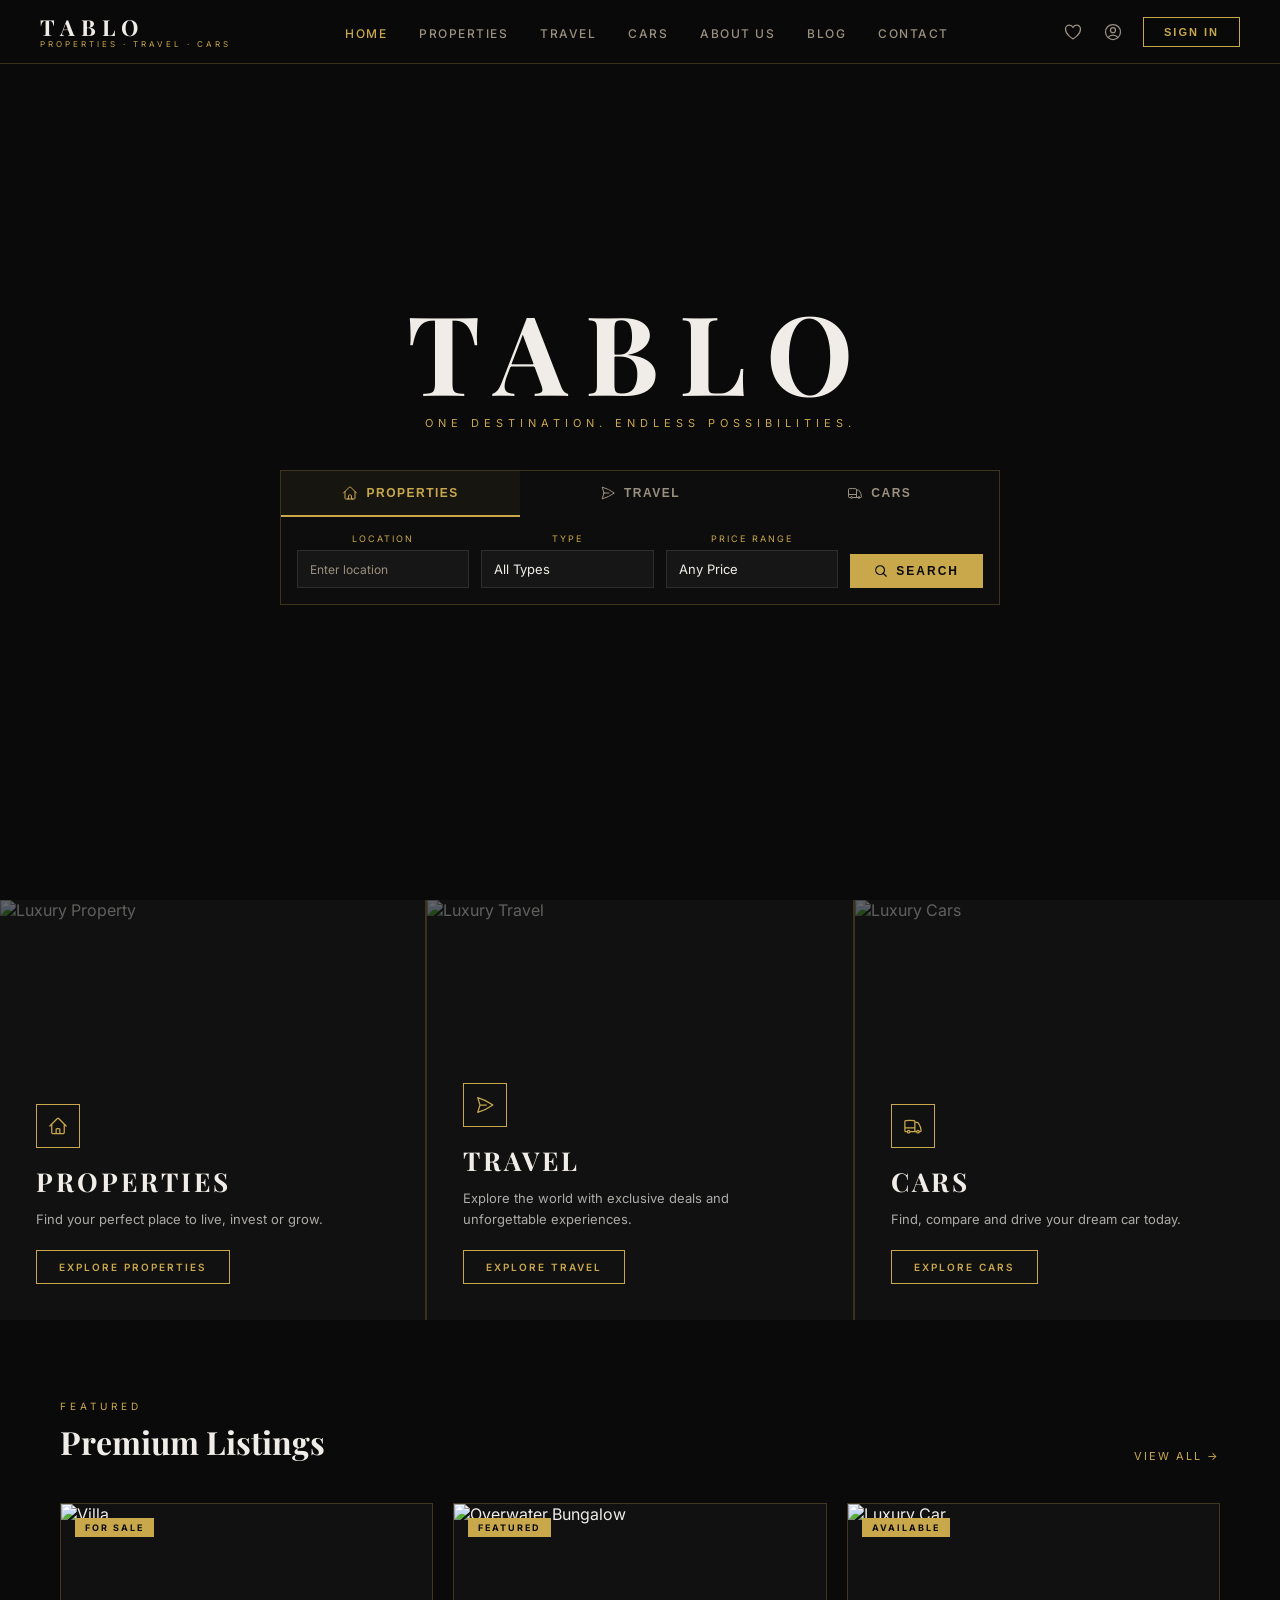
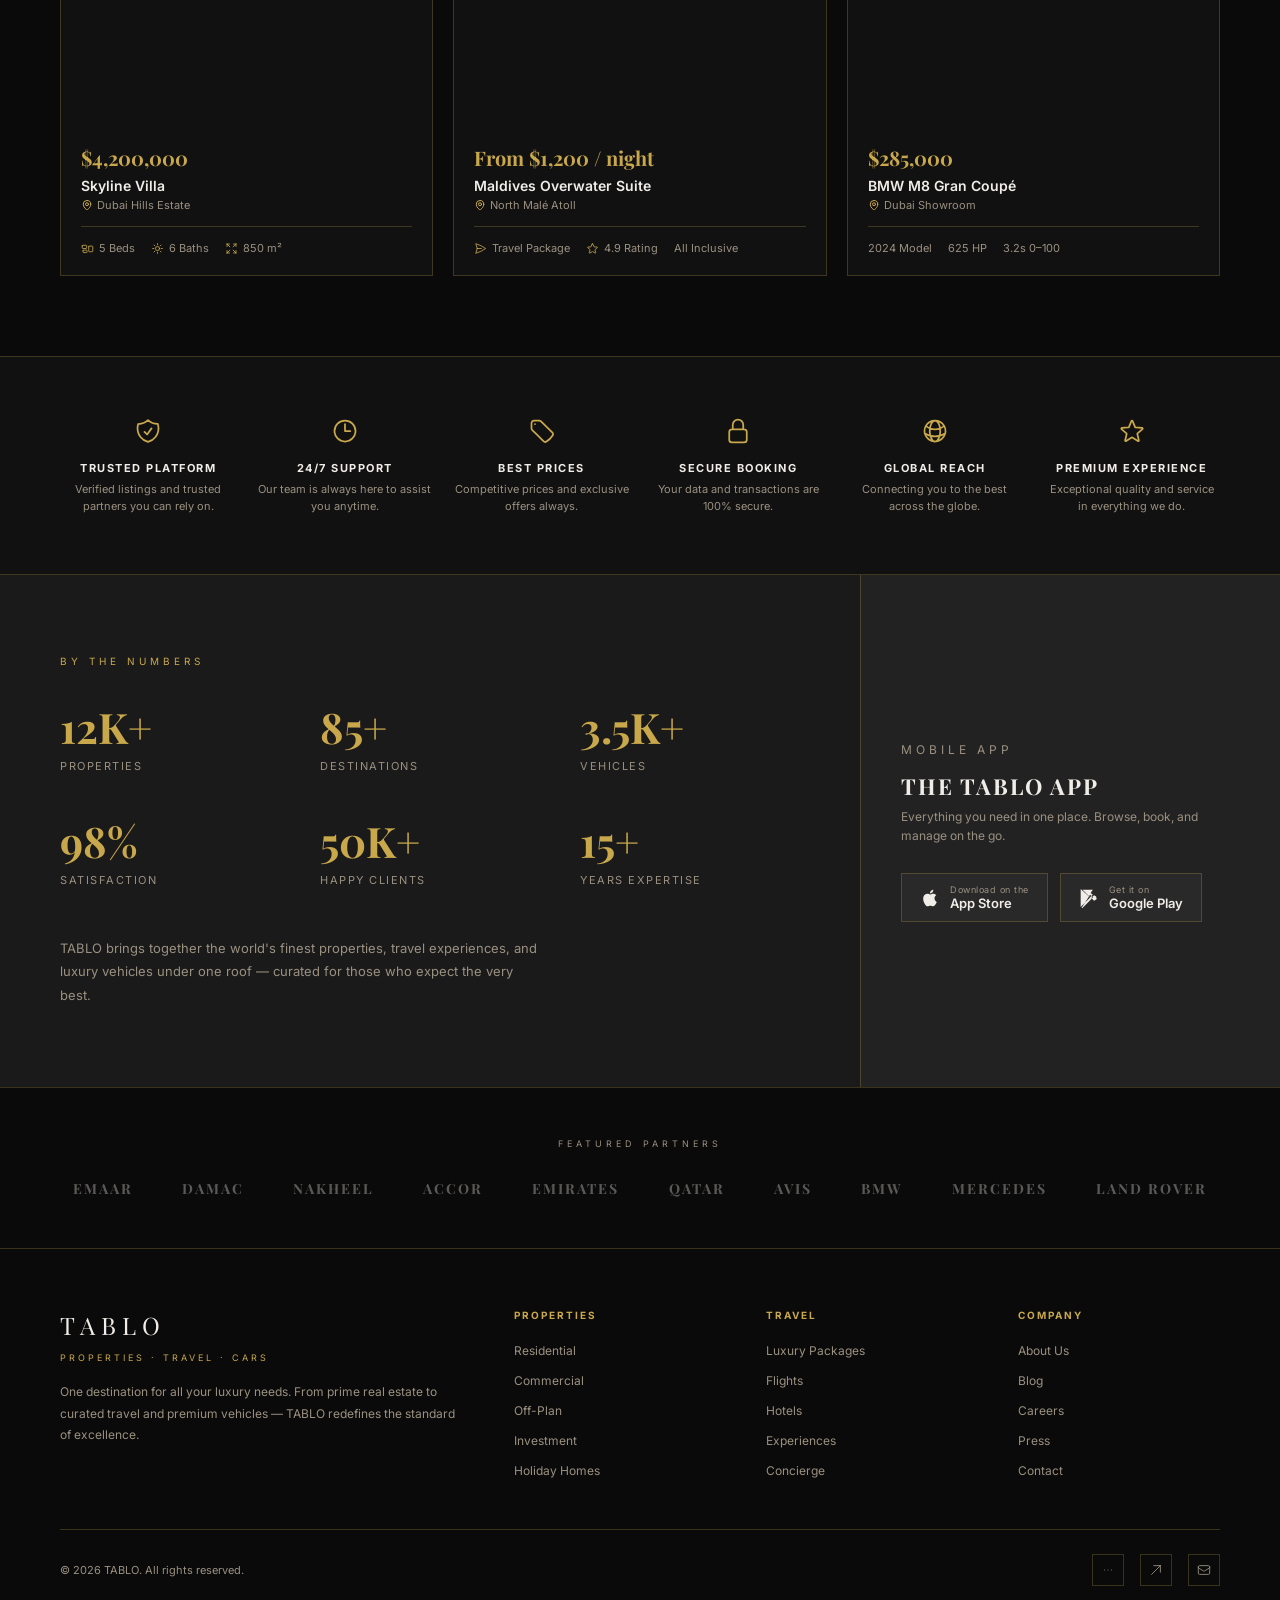
==== index.html @ 086b634a "Add TABLO luxury platform website Full single-page HTML/CSS/JS website matching the TABLO design: - " ====
<!DOCTYPE html>
<html lang="en">
<head>
  <meta charset="UTF-8" />
  <meta name="viewport" content="width=device-width, initial-scale=1.0" />
  <title>TABLO – Properties · Travel · Cars</title>
  <link rel="preconnect" href="https://fonts.googleapis.com" />
  <link rel="preconnect" href="https://fonts.gstatic.com" crossorigin />
  <link href="https://fonts.googleapis.com/css2?family=Playfair+Display:wght@400;700&family=Inter:wght@300;400;500;600&display=swap" rel="stylesheet" />
  <style>
    *, *::before, *::after { box-sizing: border-box; margin: 0; padding: 0; }

    :root {
      --gold: #c9a84c;
      --gold-light: #e2c97e;
      --dark: #0a0a0a;
      --dark-2: #111111;
      --dark-3: #1a1a1a;
      --dark-4: #222222;
      --text: #f0ede8;
      --text-muted: #9a9080;
      --border: rgba(201,168,76,0.25);
    }

    html { scroll-behavior: smooth; }

    body {
      font-family: 'Inter', sans-serif;
      background: var(--dark);
      color: var(--text);
      overflow-x: hidden;
    }

    /* ─── NAV ─── */
    nav {
      position: fixed;
      top: 0; left: 0; right: 0;
      z-index: 100;
      display: flex;
      align-items: center;
      justify-content: space-between;
      padding: 0 40px;
      height: 64px;
      background: rgba(10,10,10,0.92);
      backdrop-filter: blur(12px);
      border-bottom: 1px solid var(--border);
    }

    .nav-logo {
      display: flex;
      flex-direction: column;
      line-height: 1;
    }

    .nav-logo .brand {
      font-family: 'Playfair Display', serif;
      font-size: 22px;
      font-weight: 700;
      letter-spacing: 6px;
      color: var(--text);
    }

    .nav-logo .tagline {
      font-size: 8px;
      letter-spacing: 3px;
      color: var(--gold);
      text-transform: uppercase;
      margin-top: 2px;
    }

    .nav-links {
      display: flex;
      gap: 32px;
      list-style: none;
    }

    .nav-links a {
      text-decoration: none;
      font-size: 12px;
      font-weight: 500;
      letter-spacing: 1.5px;
      text-transform: uppercase;
      color: var(--text-muted);
      transition: color 0.2s;
    }

    .nav-links a:hover,
    .nav-links a.active { color: var(--gold); }

    .nav-actions {
      display: flex;
      align-items: center;
      gap: 20px;
    }

    .nav-actions svg {
      width: 20px; height: 20px;
      stroke: var(--text-muted);
      fill: none;
      cursor: pointer;
      transition: stroke 0.2s;
    }

    .nav-actions svg:hover { stroke: var(--gold); }

    .btn-signin {
      padding: 8px 20px;
      border: 1px solid var(--gold);
      background: transparent;
      color: var(--gold);
      font-size: 11px;
      font-weight: 600;
      letter-spacing: 2px;
      text-transform: uppercase;
      cursor: pointer;
      transition: background 0.2s, color 0.2s;
    }

    .btn-signin:hover {
      background: var(--gold);
      color: var(--dark);
    }

    /* ─── HERO ─── */
    .hero {
      position: relative;
      height: 100vh;
      min-height: 700px;
      display: flex;
      flex-direction: column;
      align-items: center;
      justify-content: center;
      overflow: hidden;
    }

    .hero-bg {
      position: absolute;
      inset: 0;
      display: grid;
      grid-template-columns: 1fr 1fr 1fr;
    }

    .hero-bg-panel {
      background-size: cover;
      background-position: center;
      filter: brightness(0.35);
    }

    .hero-bg-panel:nth-child(1) {
      background-image: url('https://images.unsplash.com/photo-1613977257363-707ba9348227?w=800&q=80');
    }

    .hero-bg-panel:nth-child(2) {
      background-image: url('https://images.unsplash.com/photo-1506905925346-21bda4d32df4?w=800&q=80');
      filter: brightness(0.25);
    }

    .hero-bg-panel:nth-child(3) {
      background-image: url('https://images.unsplash.com/photo-1503376780353-7e6692767b70?w=800&q=80');
    }

    .hero-overlay {
      position: absolute;
      inset: 0;
      background: linear-gradient(to bottom, rgba(10,10,10,0.3) 0%, rgba(10,10,10,0.6) 60%, rgba(10,10,10,0.95) 100%);
    }

    .hero-content {
      position: relative;
      z-index: 2;
      text-align: center;
      width: 100%;
      padding: 0 20px;
    }

    .hero-title {
      font-family: 'Playfair Display', serif;
      font-size: clamp(56px, 10vw, 110px);
      font-weight: 700;
      letter-spacing: 20px;
      color: var(--text);
      line-height: 1;
      margin-bottom: 10px;
    }

    .hero-sub {
      font-size: 11px;
      letter-spacing: 5px;
      color: var(--gold);
      text-transform: uppercase;
      margin-bottom: 40px;
    }

    /* ─── SEARCH BOX ─── */
    .search-box {
      background: rgba(15,15,15,0.92);
      border: 1px solid var(--border);
      backdrop-filter: blur(20px);
      max-width: 720px;
      margin: 0 auto;
      overflow: hidden;
    }

    .search-tabs {
      display: grid;
      grid-template-columns: 1fr 1fr 1fr;
    }

    .search-tab {
      display: flex;
      align-items: center;
      justify-content: center;
      gap: 8px;
      padding: 14px;
      font-size: 12px;
      font-weight: 600;
      letter-spacing: 1.5px;
      text-transform: uppercase;
      color: var(--text-muted);
      cursor: pointer;
      border: none;
      background: transparent;
      border-bottom: 2px solid transparent;
      transition: all 0.2s;
    }

    .search-tab svg {
      width: 16px; height: 16px;
      stroke: currentColor;
      fill: none;
    }

    .search-tab.active {
      color: var(--gold);
      border-bottom-color: var(--gold);
      background: rgba(201,168,76,0.05);
    }

    .search-tab:hover:not(.active) { color: var(--text); }

    .search-fields {
      display: grid;
      grid-template-columns: 1fr 1fr 1fr auto;
      gap: 0;
      padding: 16px;
      gap: 12px;
      align-items: end;
    }

    .search-field label {
      display: block;
      font-size: 9px;
      letter-spacing: 2px;
      text-transform: uppercase;
      color: var(--gold);
      margin-bottom: 6px;
    }

    .search-field input,
    .search-field select {
      width: 100%;
      background: rgba(255,255,255,0.04);
      border: 1px solid rgba(255,255,255,0.1);
      color: var(--text);
      padding: 10px 12px;
      font-size: 13px;
      font-family: 'Inter', sans-serif;
      outline: none;
      transition: border-color 0.2s;
      -webkit-appearance: none;
    }

    .search-field input::placeholder { color: var(--text-muted); font-size: 12px; }
    .search-field input:focus,
    .search-field select:focus { border-color: var(--gold); }

    .search-field select option { background: var(--dark-2); }

    .btn-search {
      background: var(--gold);
      border: none;
      color: var(--dark);
      padding: 10px 24px;
      font-size: 12px;
      font-weight: 700;
      letter-spacing: 2px;
      text-transform: uppercase;
      cursor: pointer;
      display: flex;
      align-items: center;
      gap: 8px;
      white-space: nowrap;
      transition: background 0.2s;
      align-self: end;
    }

    .btn-search:hover { background: var(--gold-light); }

    .btn-search svg {
      width: 14px; height: 14px;
      stroke: var(--dark);
      fill: none;
    }

    /* ─── SECTION ─── */
    section { padding: 80px 60px; }

    .section-title {
      font-size: 10px;
      letter-spacing: 4px;
      text-transform: uppercase;
      color: var(--gold);
      margin-bottom: 40px;
      text-align: center;
    }

    /* ─── FEATURE CARDS ─── */
    .features {
      display: grid;
      grid-template-columns: repeat(3, 1fr);
      gap: 2px;
      background: var(--border);
    }

    .feature-card {
      position: relative;
      height: 420px;
      overflow: hidden;
      background: var(--dark-2);
    }

    .feature-card img {
      width: 100%;
      height: 100%;
      object-fit: cover;
      filter: brightness(0.4);
      transition: filter 0.4s, transform 0.6s;
    }

    .feature-card:hover img {
      filter: brightness(0.25);
      transform: scale(1.05);
    }

    .feature-card-content {
      position: absolute;
      inset: 0;
      padding: 36px;
      display: flex;
      flex-direction: column;
      justify-content: flex-end;
    }

    .feature-icon {
      width: 44px; height: 44px;
      border: 1px solid var(--gold);
      display: flex;
      align-items: center;
      justify-content: center;
      margin-bottom: 16px;
    }

    .feature-icon svg {
      width: 20px; height: 20px;
      stroke: var(--gold);
      fill: none;
    }

    .feature-card h3 {
      font-family: 'Playfair Display', serif;
      font-size: 26px;
      font-weight: 700;
      letter-spacing: 3px;
      color: var(--text);
      margin-bottom: 10px;
    }

    .feature-card p {
      font-size: 13px;
      line-height: 1.6;
      color: rgba(240,237,232,0.7);
      margin-bottom: 20px;
    }

    .btn-explore {
      display: inline-block;
      padding: 10px 22px;
      border: 1px solid var(--gold);
      color: var(--gold);
      font-size: 10px;
      font-weight: 600;
      letter-spacing: 2px;
      text-transform: uppercase;
      text-decoration: none;
      cursor: pointer;
      background: transparent;
      transition: background 0.2s, color 0.2s;
      width: fit-content;
    }

    .btn-explore:hover {
      background: var(--gold);
      color: var(--dark);
    }

    /* ─── TRUST SECTION ─── */
    .trust-section {
      background: var(--dark-2);
      border-top: 1px solid var(--border);
      border-bottom: 1px solid var(--border);
      padding: 60px;
    }

    .trust-grid {
      display: grid;
      grid-template-columns: repeat(6, 1fr);
      gap: 20px;
    }

    .trust-item {
      text-align: center;
    }

    .trust-item svg {
      width: 28px; height: 28px;
      stroke: var(--gold);
      fill: none;
      margin-bottom: 12px;
    }

    .trust-item h4 {
      font-size: 11px;
      font-weight: 700;
      letter-spacing: 1.5px;
      text-transform: uppercase;
      color: var(--text);
      margin-bottom: 6px;
    }

    .trust-item p {
      font-size: 11px;
      line-height: 1.5;
      color: var(--text-muted);
    }

    /* ─── APP SECTION ─── */
    .app-section {
      display: grid;
      grid-template-columns: 1fr 420px;
      gap: 0;
      background: var(--dark-3);
    }

    .app-stats {
      padding: 80px 60px;
    }

    .stats-grid {
      display: grid;
      grid-template-columns: 1fr 1fr 1fr;
      gap: 40px;
      margin-bottom: 50px;
    }

    .stat-item h3 {
      font-family: 'Playfair Display', serif;
      font-size: 42px;
      color: var(--gold);
      font-weight: 700;
    }

    .stat-item p {
      font-size: 11px;
      letter-spacing: 1.5px;
      text-transform: uppercase;
      color: var(--text-muted);
      margin-top: 4px;
    }

    .app-promo {
      background: var(--dark-4);
      padding: 60px 40px;
      display: flex;
      flex-direction: column;
      justify-content: center;
      border-left: 1px solid var(--border);
    }

    .app-promo h3 {
      font-family: 'Playfair Display', serif;
      font-size: 22px;
      font-weight: 700;
      color: var(--text);
      margin-bottom: 6px;
      letter-spacing: 2px;
    }

    .app-promo p {
      font-size: 12px;
      color: var(--text-muted);
      margin-bottom: 28px;
      line-height: 1.6;
    }

    .app-buttons {
      display: flex;
      gap: 12px;
    }

    .btn-store {
      display: flex;
      align-items: center;
      gap: 10px;
      padding: 10px 18px;
      border: 1px solid var(--border);
      background: rgba(255,255,255,0.03);
      cursor: pointer;
      transition: border-color 0.2s;
      text-decoration: none;
    }

    .btn-store:hover { border-color: var(--gold); }

    .btn-store svg {
      width: 20px; height: 20px;
      fill: var(--text);
    }

    .btn-store-text {
      display: flex;
      flex-direction: column;
    }

    .btn-store-text span:first-child {
      font-size: 9px;
      color: var(--text-muted);
      letter-spacing: 0.5px;
    }

    .btn-store-text span:last-child {
      font-size: 13px;
      font-weight: 600;
      color: var(--text);
    }

    /* ─── PARTNERS ─── */
    .partners {
      padding: 50px 60px;
      border-top: 1px solid var(--border);
    }

    .partners-label {
      font-size: 9px;
      letter-spacing: 4px;
      text-transform: uppercase;
      color: var(--text-muted);
      text-align: center;
      margin-bottom: 30px;
    }

    .partners-grid {
      display: flex;
      align-items: center;
      justify-content: space-around;
      flex-wrap: wrap;
      gap: 24px;
    }

    .partner-logo {
      font-size: 14px;
      font-weight: 700;
      letter-spacing: 2px;
      text-transform: uppercase;
      color: rgba(240,237,232,0.35);
      transition: color 0.2s;
      font-family: 'Playfair Display', serif;
    }

    .partner-logo:hover { color: var(--gold); }

    /* ─── FOOTER ─── */
    footer {
      background: var(--dark);
      border-top: 1px solid var(--border);
      padding: 60px 60px 30px;
    }

    .footer-grid {
      display: grid;
      grid-template-columns: 2fr 1fr 1fr 1fr;
      gap: 50px;
      margin-bottom: 50px;
    }

    .footer-brand .brand {
      font-family: 'Playfair Display', serif;
      font-size: 24px;
      letter-spacing: 6px;
      color: var(--text);
      display: block;
      margin-bottom: 4px;
    }

    .footer-brand .tagline {
      font-size: 9px;
      letter-spacing: 3px;
      color: var(--gold);
      text-transform: uppercase;
    }

    .footer-brand p {
      margin-top: 16px;
      font-size: 12px;
      line-height: 1.8;
      color: var(--text-muted);
    }

    .footer-col h4 {
      font-size: 10px;
      letter-spacing: 2px;
      text-transform: uppercase;
      color: var(--gold);
      margin-bottom: 18px;
    }

    .footer-col ul {
      list-style: none;
      display: flex;
      flex-direction: column;
      gap: 10px;
    }

    .footer-col ul a {
      font-size: 12px;
      color: var(--text-muted);
      text-decoration: none;
      transition: color 0.2s;
    }

    .footer-col ul a:hover { color: var(--gold); }

    .footer-bottom {
      border-top: 1px solid var(--border);
      padding-top: 24px;
      display: flex;
      justify-content: space-between;
      align-items: center;
    }

    .footer-bottom p {
      font-size: 11px;
      color: var(--text-muted);
    }

    .social-links {
      display: flex;
      gap: 16px;
    }

    .social-links a {
      width: 32px; height: 32px;
      border: 1px solid var(--border);
      display: flex;
      align-items: center;
      justify-content: center;
      transition: border-color 0.2s;
      text-decoration: none;
    }

    .social-links a:hover { border-color: var(--gold); }

    .social-links svg {
      width: 14px; height: 14px;
      stroke: var(--text-muted);
      fill: none;
    }

    /* ─── LISTINGS PREVIEW ─── */
    .listings {
      padding: 80px 60px;
      background: var(--dark);
    }

    .listings-header {
      display: flex;
      justify-content: space-between;
      align-items: flex-end;
      margin-bottom: 40px;
    }

    .listings-header h2 {
      font-family: 'Playfair Display', serif;
      font-size: 32px;
      font-weight: 700;
      color: var(--text);
    }

    .listings-header a {
      font-size: 11px;
      letter-spacing: 2px;
      text-transform: uppercase;
      color: var(--gold);
      text-decoration: none;
    }

    .listings-grid {
      display: grid;
      grid-template-columns: repeat(3, 1fr);
      gap: 20px;
    }

    .listing-card {
      background: var(--dark-2);
      border: 1px solid var(--border);
      overflow: hidden;
      transition: border-color 0.2s, transform 0.2s;
    }

    .listing-card:hover {
      border-color: var(--gold);
      transform: translateY(-4px);
    }

    .listing-img {
      position: relative;
      height: 220px;
      overflow: hidden;
    }

    .listing-img img {
      width: 100%;
      height: 100%;
      object-fit: cover;
      transition: transform 0.4s;
    }

    .listing-card:hover .listing-img img { transform: scale(1.05); }

    .listing-badge {
      position: absolute;
      top: 14px;
      left: 14px;
      background: var(--gold);
      color: var(--dark);
      font-size: 9px;
      font-weight: 700;
      letter-spacing: 2px;
      text-transform: uppercase;
      padding: 4px 10px;
    }

    .listing-info {
      padding: 20px;
    }

    .listing-price {
      font-family: 'Playfair Display', serif;
      font-size: 20px;
      color: var(--gold);
      font-weight: 700;
      margin-bottom: 6px;
    }

    .listing-name {
      font-size: 14px;
      font-weight: 600;
      color: var(--text);
      margin-bottom: 4px;
    }

    .listing-loc {
      font-size: 11px;
      color: var(--text-muted);
      margin-bottom: 14px;
      display: flex;
      align-items: center;
      gap: 4px;
    }

    .listing-loc svg {
      width: 12px; height: 12px;
      stroke: var(--gold);
      fill: none;
    }

    .listing-meta {
      display: flex;
      gap: 16px;
      padding-top: 14px;
      border-top: 1px solid var(--border);
    }

    .listing-meta span {
      font-size: 11px;
      color: var(--text-muted);
      display: flex;
      align-items: center;
      gap: 5px;
    }

    .listing-meta svg {
      width: 13px; height: 13px;
      stroke: var(--gold);
      fill: none;
    }

    /* ─── RESPONSIVE ─── */
    @media (max-width: 900px) {
      nav { padding: 0 20px; }
      .nav-links { display: none; }
      section { padding: 60px 24px; }
      .features { grid-template-columns: 1fr; }
      .trust-grid { grid-template-columns: repeat(2, 1fr); }
      .app-section { grid-template-columns: 1fr; }
      .app-promo { border-left: none; border-top: 1px solid var(--border); }
      .footer-grid { grid-template-columns: 1fr 1fr; }
      .listings-grid { grid-template-columns: 1fr; }
      .listings { padding: 60px 24px; }
      .trust-section { padding: 50px 24px; }
      .partners { padding: 40px 24px; }
      footer { padding: 50px 24px 24px; }
    }
  </style>
</head>
<body>

<!-- ─── NAVIGATION ─── -->
<nav>
  <div class="nav-logo">
    <span class="brand">TABLO</span>
    <span class="tagline">Properties · Travel · Cars</span>
  </div>

  <ul class="nav-links">
    <li><a href="#" class="active">Home</a></li>
    <li><a href="#properties">Properties</a></li>
    <li><a href="#travel">Travel</a></li>
    <li><a href="#cars">Cars</a></li>
    <li><a href="#about">About Us</a></li>
    <li><a href="#blog">Blog</a></li>
    <li><a href="#contact">Contact</a></li>
  </ul>

  <div class="nav-actions">
    <!-- Heart -->
    <svg viewBox="0 0 24 24" stroke-width="1.5">
      <path stroke-linecap="round" stroke-linejoin="round" d="M21 8.25c0-2.485-2.099-4.5-4.688-4.5-1.935 0-3.597 1.126-4.312 2.733-.715-1.607-2.377-2.733-4.313-2.733C5.1 3.75 3 5.765 3 8.25c0 7.22 9 12 9 12s9-4.78 9-12Z"/>
    </svg>
    <!-- User -->
    <svg viewBox="0 0 24 24" stroke-width="1.5">
      <path stroke-linecap="round" stroke-linejoin="round" d="M17.982 18.725A7.488 7.488 0 0 0 12 15.75a7.488 7.488 0 0 0-5.982 2.975m11.963 0a9 9 0 1 0-11.963 0m11.963 0A8.966 8.966 0 0 1 12 21a8.966 8.966 0 0 1-5.982-2.275M15 9.75a3 3 0 1 1-6 0 3 3 0 0 1 6 0Z"/>
    </svg>
    <button class="btn-signin">Sign In</button>
  </div>
</nav>

<!-- ─── HERO ─── -->
<section class="hero" style="padding:0;">
  <div class="hero-bg">
    <div class="hero-bg-panel"></div>
    <div class="hero-bg-panel"></div>
    <div class="hero-bg-panel"></div>
  </div>
  <div class="hero-overlay"></div>

  <div class="hero-content">
    <h1 class="hero-title">TABLO</h1>
    <p class="hero-sub">One Destination. Endless Possibilities.</p>

    <div class="search-box">
      <div class="search-tabs">
        <button class="search-tab active" onclick="switchTab(this,'properties')">
          <svg viewBox="0 0 24 24" stroke-width="1.5">
            <path stroke-linecap="round" stroke-linejoin="round" d="m2.25 12 8.954-8.955c.44-.439 1.152-.439 1.591 0L21.75 12M4.5 9.75v10.125c0 .621.504 1.125 1.125 1.125H9.75v-4.875c0-.621.504-1.125 1.125-1.125h2.25c.621 0 1.125.504 1.125 1.125V21h4.125c.621 0 1.125-.504 1.125-1.125V9.75M8.25 21h8.25"/>
          </svg>
          Properties
        </button>
        <button class="search-tab" onclick="switchTab(this,'travel')">
          <svg viewBox="0 0 24 24" stroke-width="1.5">
            <path stroke-linecap="round" stroke-linejoin="round" d="M6 12 3.269 3.125A59.769 59.769 0 0 1 21.485 12 59.768 59.768 0 0 1 3.27 20.875L5.999 12Zm0 0h7.5"/>
          </svg>
          Travel
        </button>
        <button class="search-tab" onclick="switchTab(this,'cars')">
          <svg viewBox="0 0 24 24" stroke-width="1.5">
            <path stroke-linecap="round" stroke-linejoin="round" d="M8.25 18.75a1.5 1.5 0 0 1-3 0m3 0a1.5 1.5 0 0 0-3 0m3 0h6m-9 0H3.375a1.125 1.125 0 0 1-1.125-1.125V14.25m17.25 4.5a1.5 1.5 0 0 1-3 0m3 0a1.5 1.5 0 0 0-3 0m3 0h1.125c.621 0 1.129-.504 1.09-1.124a17.902 17.902 0 0 0-3.213-9.193 2.056 2.056 0 0 0-1.58-.86H14.25M16.5 18.75h-2.25m0-11.177v-.958c0-.568-.422-1.048-.987-1.106a48.554 48.554 0 0 0-10.026 0 1.106 1.106 0 0 0-.987 1.106v7.635m12-6.677v6.677m0 4.5v-4.5m0 0h-12"/>
          </svg>
          Cars
        </button>
      </div>

      <div class="search-fields" id="search-properties">
        <div class="search-field">
          <label>Location</label>
          <input type="text" placeholder="Enter location" />
        </div>
        <div class="search-field">
          <label>Type</label>
          <select>
            <option>All Types</option>
            <option>Villa</option>
            <option>Apartment</option>
            <option>Penthouse</option>
            <option>Townhouse</option>
          </select>
        </div>
        <div class="search-field">
          <label>Price Range</label>
          <select>
            <option>Any Price</option>
            <option>Under $500K</option>
            <option>$500K – $1M</option>
            <option>$1M – $5M</option>
            <option>$5M+</option>
          </select>
        </div>
        <button class="btn-search">
          <svg viewBox="0 0 24 24" stroke-width="2">
            <path stroke-linecap="round" stroke-linejoin="round" d="m21 21-5.197-5.197m0 0A7.5 7.5 0 1 0 5.196 5.196a7.5 7.5 0 0 0 10.607 10.607Z"/>
          </svg>
          Search
        </button>
      </div>

      <div class="search-fields" id="search-travel" style="display:none">
        <div class="search-field">
          <label>Destination</label>
          <input type="text" placeholder="Where to?" />
        </div>
        <div class="search-field">
          <label>Travel Type</label>
          <select>
            <option>All Types</option>
            <option>Flight + Hotel</option>
            <option>Hotel Only</option>
            <option>Packages</option>
            <option>Experiences</option>
          </select>
        </div>
        <div class="search-field">
          <label>Budget</label>
          <select>
            <option>Any Budget</option>
            <option>Economy</option>
            <option>Business</option>
            <option>Luxury</option>
          </select>
        </div>
        <button class="btn-search">
          <svg viewBox="0 0 24 24" stroke-width="2">
            <path stroke-linecap="round" stroke-linejoin="round" d="m21 21-5.197-5.197m0 0A7.5 7.5 0 1 0 5.196 5.196a7.5 7.5 0 0 0 10.607 10.607Z"/>
          </svg>
          Search
        </button>
      </div>

      <div class="search-fields" id="search-cars" style="display:none">
        <div class="search-field">
          <label>Make</label>
          <select>
            <option>All Makes</option>
            <option>BMW</option>
            <option>Mercedes-Benz</option>
            <option>Rolls-Royce</option>
            <option>Bentley</option>
            <option>Ferrari</option>
          </select>
        </div>
        <div class="search-field">
          <label>Type</label>
          <select>
            <option>All Types</option>
            <option>Sedan</option>
            <option>SUV</option>
            <option>Coupe</option>
            <option>Convertible</option>
          </select>
        </div>
        <div class="search-field">
          <label>Price Range</label>
          <select>
            <option>Any Price</option>
            <option>Under $100K</option>
            <option>$100K – $300K</option>
            <option>$300K+</option>
          </select>
        </div>
        <button class="btn-search">
          <svg viewBox="0 0 24 24" stroke-width="2">
            <path stroke-linecap="round" stroke-linejoin="round" d="m21 21-5.197-5.197m0 0A7.5 7.5 0 1 0 5.196 5.196a7.5 7.5 0 0 0 10.607 10.607Z"/>
          </svg>
          Search
        </button>
      </div>
    </div>
  </div>
</section>

<!-- ─── FEATURE CARDS ─── -->
<div class="features" id="properties">
  <!-- Properties -->
  <div class="feature-card">
    <img src="https://images.unsplash.com/photo-1613977257363-707ba9348227?w=900&q=80" alt="Luxury Property" />
    <div class="feature-card-content">
      <div class="feature-icon">
        <svg viewBox="0 0 24 24" stroke-width="1.5">
          <path stroke-linecap="round" stroke-linejoin="round" d="m2.25 12 8.954-8.955c.44-.439 1.152-.439 1.591 0L21.75 12M4.5 9.75v10.125c0 .621.504 1.125 1.125 1.125H9.75v-4.875c0-.621.504-1.125 1.125-1.125h2.25c.621 0 1.125.504 1.125 1.125V21h4.125c.621 0 1.125-.504 1.125-1.125V9.75M8.25 21h8.25"/>
        </svg>
      </div>
      <h3>PROPERTIES</h3>
      <p>Find your perfect place to live, invest or grow.</p>
      <a href="#" class="btn-explore">Explore Properties</a>
    </div>
  </div>

  <!-- Travel -->
  <div class="feature-card" id="travel">
    <img src="https://images.unsplash.com/photo-1506905925346-21bda4d32df4?w=900&q=80" alt="Luxury Travel" />
    <div class="feature-card-content">
      <div class="feature-icon">
        <svg viewBox="0 0 24 24" stroke-width="1.5">
          <path stroke-linecap="round" stroke-linejoin="round" d="M6 12 3.269 3.125A59.769 59.769 0 0 1 21.485 12 59.768 59.768 0 0 1 3.27 20.875L5.999 12Zm0 0h7.5"/>
        </svg>
      </div>
      <h3>TRAVEL</h3>
      <p>Explore the world with exclusive deals and unforgettable experiences.</p>
      <a href="#" class="btn-explore">Explore Travel</a>
    </div>
  </div>

  <!-- Cars -->
  <div class="feature-card" id="cars">
    <img src="https://images.unsplash.com/photo-1503376780353-7e6692767b70?w=900&q=80" alt="Luxury Cars" />
    <div class="feature-card-content">
      <div class="feature-icon">
        <svg viewBox="0 0 24 24" stroke-width="1.5">
          <path stroke-linecap="round" stroke-linejoin="round" d="M8.25 18.75a1.5 1.5 0 0 1-3 0m3 0a1.5 1.5 0 0 0-3 0m3 0h6m-9 0H3.375a1.125 1.125 0 0 1-1.125-1.125V14.25m17.25 4.5a1.5 1.5 0 0 1-3 0m3 0a1.5 1.5 0 0 0-3 0m3 0h1.125c.621 0 1.129-.504 1.09-1.124a17.902 17.902 0 0 0-3.213-9.193 2.056 2.056 0 0 0-1.58-.86H14.25M16.5 18.75h-2.25m0-11.177v-.958c0-.568-.422-1.048-.987-1.106a48.554 48.554 0 0 0-10.026 0 1.106 1.106 0 0 0-.987 1.106v7.635m12-6.677v6.677m0 4.5v-4.5m0 0h-12"/>
        </svg>
      </div>
      <h3>CARS</h3>
      <p>Find, compare and drive your dream car today.</p>
      <a href="#" class="btn-explore">Explore Cars</a>
    </div>
  </div>
</div>

<!-- ─── FEATURED LISTINGS ─── -->
<div class="listings">
  <div class="listings-header">
    <div>
      <p class="section-title" style="text-align:left;margin-bottom:8px;">Featured</p>
      <h2>Premium Listings</h2>
    </div>
    <a href="#">View All →</a>
  </div>

  <div class="listings-grid">
    <div class="listing-card">
      <div class="listing-img">
        <img src="https://images.unsplash.com/photo-1600596542815-ffad4c1539a9?w=600&q=80" alt="Villa" />
        <span class="listing-badge">For Sale</span>
      </div>
      <div class="listing-info">
        <div class="listing-price">$4,200,000</div>
        <div class="listing-name">Skyline Villa</div>
        <div class="listing-loc">
          <svg viewBox="0 0 24 24" stroke-width="2"><path stroke-linecap="round" stroke-linejoin="round" d="M15 10.5a3 3 0 1 1-6 0 3 3 0 0 1 6 0Z"/><path stroke-linecap="round" stroke-linejoin="round" d="M19.5 10.5c0 7.142-7.5 11.25-7.5 11.25S4.5 17.642 4.5 10.5a7.5 7.5 0 1 1 15 0Z"/></svg>
          Dubai Hills Estate
        </div>
        <div class="listing-meta">
          <span>
            <svg viewBox="0 0 24 24" stroke-width="1.5"><path stroke-linecap="round" stroke-linejoin="round" d="M2.25 7.125C2.25 6.504 2.754 6 3.375 6h6c.621 0 1.125.504 1.125 1.125v3.75c0 .621-.504 1.125-1.125 1.125h-6a1.125 1.125 0 0 1-1.125-1.125v-3.75ZM14.25 8.625c0-.621.504-1.125 1.125-1.125h5.25c.621 0 1.125.504 1.125 1.125v8.25c0 .621-.504 1.125-1.125 1.125h-5.25a1.125 1.125 0 0 1-1.125-1.125v-8.25ZM3.75 16.125c0-.621.504-1.125 1.125-1.125h5.25c.621 0 1.125.504 1.125 1.125v2.25c0 .621-.504 1.125-1.125 1.125h-5.25a1.125 1.125 0 0 1-1.125-1.125v-2.25Z"/></svg>
            5 Beds
          </span>
          <span>
            <svg viewBox="0 0 24 24" stroke-width="1.5"><path stroke-linecap="round" stroke-linejoin="round" d="M12 3v2.25m6.364.386-1.591 1.591M21 12h-2.25m-.386 6.364-1.591-1.591M12 18.75V21m-4.773-4.227-1.591 1.591M5.25 12H3m4.227-4.773L5.636 5.636M15.75 12a3.75 3.75 0 1 1-7.5 0 3.75 3.75 0 0 1 7.5 0Z"/></svg>
            6 Baths
          </span>
          <span>
            <svg viewBox="0 0 24 24" stroke-width="1.5"><path stroke-linecap="round" stroke-linejoin="round" d="M3.75 3.75v4.5m0-4.5h4.5m-4.5 0L9 9M3.75 20.25v-4.5m0 4.5h4.5m-4.5 0L9 15M20.25 3.75h-4.5m4.5 0v4.5m0-4.5L15 9m5.25 11.25h-4.5m4.5 0v-4.5m0 4.5L15 15"/></svg>
            850 m²
          </span>
        </div>
      </div>
    </div>

    <div class="listing-card">
      <div class="listing-img">
        <img src="https://images.unsplash.com/photo-1571896349842-33c89424de2d?w=600&q=80" alt="Overwater Bungalow" />
        <span class="listing-badge">Featured</span>
      </div>
      <div class="listing-info">
        <div class="listing-price">From $1,200 / night</div>
        <div class="listing-name">Maldives Overwater Suite</div>
        <div class="listing-loc">
          <svg viewBox="0 0 24 24" stroke-width="2"><path stroke-linecap="round" stroke-linejoin="round" d="M15 10.5a3 3 0 1 1-6 0 3 3 0 0 1 6 0Z"/><path stroke-linecap="round" stroke-linejoin="round" d="M19.5 10.5c0 7.142-7.5 11.25-7.5 11.25S4.5 17.642 4.5 10.5a7.5 7.5 0 1 1 15 0Z"/></svg>
          North Malé Atoll
        </div>
        <div class="listing-meta">
          <span>
            <svg viewBox="0 0 24 24" stroke-width="1.5"><path stroke-linecap="round" stroke-linejoin="round" d="M6 12 3.269 3.125A59.769 59.769 0 0 1 21.485 12 59.768 59.768 0 0 1 3.27 20.875L5.999 12Zm0 0h7.5"/></svg>
            Travel Package
          </span>
          <span>
            <svg viewBox="0 0 24 24" stroke-width="1.5"><path stroke-linecap="round" stroke-linejoin="round" d="M11.48 3.499a.562.562 0 0 1 1.04 0l2.125 5.111a.563.563 0 0 0 .475.345l5.518.442c.499.04.701.663.321.988l-4.204 3.602a.563.563 0 0 0-.182.557l1.285 5.385a.562.562 0 0 1-.84.61l-4.725-2.885a.562.562 0 0 0-.586 0L6.982 20.54a.562.562 0 0 1-.84-.61l1.285-5.386a.562.562 0 0 0-.182-.557l-4.204-3.602a.562.562 0 0 1 .321-.988l5.518-.442a.563.563 0 0 0 .475-.345L11.48 3.5Z"/></svg>
            4.9 Rating
          </span>
          <span>All Inclusive</span>
        </div>
      </div>
    </div>

    <div class="listing-card">
      <div class="listing-img">
        <img src="https://images.unsplash.com/photo-1555215695-3004980ad54e?w=600&q=80" alt="Luxury Car" />
        <span class="listing-badge">Available</span>
      </div>
      <div class="listing-info">
        <div class="listing-price">$285,000</div>
        <div class="listing-name">BMW M8 Gran Coupé</div>
        <div class="listing-loc">
          <svg viewBox="0 0 24 24" stroke-width="2"><path stroke-linecap="round" stroke-linejoin="round" d="M15 10.5a3 3 0 1 1-6 0 3 3 0 0 1 6 0Z"/><path stroke-linecap="round" stroke-linejoin="round" d="M19.5 10.5c0 7.142-7.5 11.25-7.5 11.25S4.5 17.642 4.5 10.5a7.5 7.5 0 1 1 15 0Z"/></svg>
          Dubai Showroom
        </div>
        <div class="listing-meta">
          <span>2024 Model</span>
          <span>625 HP</span>
          <span>3.2s 0–100</span>
        </div>
      </div>
    </div>
  </div>
</div>

<!-- ─── TRUST SECTION ─── -->
<div class="trust-section">
  <div class="trust-grid">
    <div class="trust-item">
      <svg viewBox="0 0 24 24" stroke-width="1.5">
        <path stroke-linecap="round" stroke-linejoin="round" d="M9 12.75 11.25 15 15 9.75m-3-7.036A11.959 11.959 0 0 1 3.598 6 11.99 11.99 0 0 0 3 9.749c0 5.592 3.824 10.29 9 11.623 5.176-1.332 9-6.03 9-11.622 0-1.31-.21-2.571-.598-3.751h-.152c-3.196 0-6.1-1.248-8.25-3.285Z"/>
      </svg>
      <h4>Trusted Platform</h4>
      <p>Verified listings and trusted partners you can rely on.</p>
    </div>
    <div class="trust-item">
      <svg viewBox="0 0 24 24" stroke-width="1.5">
        <path stroke-linecap="round" stroke-linejoin="round" d="M12 6v6h4.5m4.5 0a9 9 0 1 1-18 0 9 9 0 0 1 18 0Z"/>
      </svg>
      <h4>24/7 Support</h4>
      <p>Our team is always here to assist you anytime.</p>
    </div>
    <div class="trust-item">
      <svg viewBox="0 0 24 24" stroke-width="1.5">
        <path stroke-linecap="round" stroke-linejoin="round" d="M9.568 3H5.25A2.25 2.25 0 0 0 3 5.25v4.318c0 .597.237 1.17.659 1.591l9.581 9.581c.699.699 1.78.872 2.607.33a18.095 18.095 0 0 0 5.223-5.223c.542-.827.369-1.908-.33-2.607L11.16 3.66A2.25 2.25 0 0 0 9.568 3Z"/>
        <path stroke-linecap="round" stroke-linejoin="round" d="M6 6h.008v.008H6V6Z"/>
      </svg>
      <h4>Best Prices</h4>
      <p>Competitive prices and exclusive offers always.</p>
    </div>
    <div class="trust-item">
      <svg viewBox="0 0 24 24" stroke-width="1.5">
        <path stroke-linecap="round" stroke-linejoin="round" d="M16.5 10.5V6.75a4.5 4.5 0 1 0-9 0v3.75m-.75 11.25h10.5a2.25 2.25 0 0 0 2.25-2.25v-6.75a2.25 2.25 0 0 0-2.25-2.25H6.75a2.25 2.25 0 0 0-2.25 2.25v6.75a2.25 2.25 0 0 0 2.25 2.25Z"/>
      </svg>
      <h4>Secure Booking</h4>
      <p>Your data and transactions are 100% secure.</p>
    </div>
    <div class="trust-item">
      <svg viewBox="0 0 24 24" stroke-width="1.5">
        <path stroke-linecap="round" stroke-linejoin="round" d="M12 21a9.004 9.004 0 0 0 8.716-6.747M12 21a9.004 9.004 0 0 1-8.716-6.747M12 21c2.485 0 4.5-4.03 4.5-9S14.485 3 12 3m0 18c-2.485 0-4.5-4.03-4.5-9S9.515 3 12 3m0 0a8.997 8.997 0 0 1 7.843 4.582M12 3a8.997 8.997 0 0 0-7.843 4.582m15.686 0A11.953 11.953 0 0 1 12 10.5c-2.998 0-5.74-1.1-7.843-2.918m15.686 0A8.959 8.959 0 0 1 21 12c0 .778-.099 1.533-.284 2.253m0 0A17.919 17.919 0 0 1 12 16.5c-3.162 0-6.133-.815-8.716-2.247m0 0A9.015 9.015 0 0 1 3 12c0-1.605.42-3.113 1.157-4.418"/>
      </svg>
      <h4>Global Reach</h4>
      <p>Connecting you to the best across the globe.</p>
    </div>
    <div class="trust-item">
      <svg viewBox="0 0 24 24" stroke-width="1.5">
        <path stroke-linecap="round" stroke-linejoin="round" d="M11.48 3.499a.562.562 0 0 1 1.04 0l2.125 5.111a.563.563 0 0 0 .475.345l5.518.442c.499.04.701.663.321.988l-4.204 3.602a.563.563 0 0 0-.182.557l1.285 5.385a.562.562 0 0 1-.84.61l-4.725-2.885a.562.562 0 0 0-.586 0L6.982 20.54a.562.562 0 0 1-.84-.61l1.285-5.386a.562.562 0 0 0-.182-.557l-4.204-3.602a.562.562 0 0 1 .321-.988l5.518-.442a.563.563 0 0 0 .475-.345L11.48 3.5Z"/>
      </svg>
      <h4>Premium Experience</h4>
      <p>Exceptional quality and service in everything we do.</p>
    </div>
  </div>
</div>

<!-- ─── APP SECTION ─── -->
<div class="app-section">
  <div class="app-stats">
    <p class="section-title" style="text-align:left;margin-bottom:32px;">By the numbers</p>
    <div class="stats-grid">
      <div class="stat-item">
        <h3>12K+</h3>
        <p>Properties</p>
      </div>
      <div class="stat-item">
        <h3>85+</h3>
        <p>Destinations</p>
      </div>
      <div class="stat-item">
        <h3>3.5K+</h3>
        <p>Vehicles</p>
      </div>
      <div class="stat-item">
        <h3>98%</h3>
        <p>Satisfaction</p>
      </div>
      <div class="stat-item">
        <h3>50K+</h3>
        <p>Happy Clients</p>
      </div>
      <div class="stat-item">
        <h3>15+</h3>
        <p>Years Expertise</p>
      </div>
    </div>
    <p style="font-size:13px;color:var(--text-muted);line-height:1.8;max-width:480px;">
      TABLO brings together the world's finest properties, travel experiences, and luxury vehicles under one roof — curated for those who expect the very best.
    </p>
  </div>

  <div class="app-promo">
    <p class="section-title" style="text-align:left;margin-bottom:12px;">Mobile App</p>
    <h3>THE TABLO APP</h3>
    <p>Everything you need in one place. Browse, book, and manage on the go.</p>
    <div class="app-buttons">
      <a href="#" class="btn-store">
        <svg viewBox="0 0 24 24" xmlns="http://www.w3.org/2000/svg">
          <path d="M18.71 19.5c-.83 1.24-1.71 2.45-3.05 2.47-1.34.03-1.77-.79-3.29-.79-1.53 0-2 .77-3.27.82-1.31.05-2.3-1.32-3.14-2.53C4.25 17 2.94 12.45 4.7 9.39c.87-1.52 2.43-2.48 4.12-2.51 1.28-.02 2.5.87 3.29.87.78 0 2.26-1.07 3.8-.91.65.03 2.47.26 3.64 1.98-.09.06-2.17 1.28-2.15 3.81.03 3.02 2.65 4.03 2.68 4.04-.03.07-.42 1.44-1.38 2.83M13 3.5c.73-.83 1.94-1.46 2.94-1.5.13 1.17-.34 2.35-1.04 3.19-.69.85-1.83 1.51-2.95 1.42-.15-1.15.41-2.35 1.05-3.11z"/>
        </svg>
        <div class="btn-store-text">
          <span>Download on the</span>
          <span>App Store</span>
        </div>
      </a>
      <a href="#" class="btn-store">
        <svg viewBox="0 0 24 24" xmlns="http://www.w3.org/2000/svg">
          <path d="M3.18 23.76c.3.17.64.24.99.2l12.5-12.5L13.34 8.1 3.18 23.76zM20.65 10.27l-2.62-1.53-3.28 3.28 3.28 3.28 2.63-1.54c.75-.44.75-1.55-.01-1.99zM2.01 1.21C1.97 1.34 2 1.47 2 1.6v20.8c0 .13-.03.26.01.39l11.33-11.33L2.01 1.21zM16.67 2.24L4.17 2.04l9.17 9.16 3.33-3.33-2.62-1.63c.67-.4.67-1.4.62-1.37z" fill-rule="evenodd" clip-rule="evenodd"/>
        </svg>
        <div class="btn-store-text">
          <span>Get it on</span>
          <span>Google Play</span>
        </div>
      </a>
    </div>
  </div>
</div>

<!-- ─── PARTNERS ─── -->
<div class="partners">
  <p class="partners-label">Featured Partners</p>
  <div class="partners-grid">
    <span class="partner-logo">EMAAR</span>
    <span class="partner-logo">DAMAC</span>
    <span class="partner-logo">NAKHEEL</span>
    <span class="partner-logo">ACCOR</span>
    <span class="partner-logo">Emirates</span>
    <span class="partner-logo">QATAR</span>
    <span class="partner-logo">AVIS</span>
    <span class="partner-logo">BMW</span>
    <span class="partner-logo">Mercedes</span>
    <span class="partner-logo">LAND ROVER</span>
  </div>
</div>

<!-- ─── FOOTER ─── -->
<footer id="contact">
  <div class="footer-grid">
    <div class="footer-brand">
      <span class="brand">TABLO</span>
      <span class="tagline">Properties · Travel · Cars</span>
      <p>One destination for all your luxury needs. From prime real estate to curated travel and premium vehicles — TABLO redefines the standard of excellence.</p>
    </div>
    <div class="footer-col">
      <h4>Properties</h4>
      <ul>
        <li><a href="#">Residential</a></li>
        <li><a href="#">Commercial</a></li>
        <li><a href="#">Off-Plan</a></li>
        <li><a href="#">Investment</a></li>
        <li><a href="#">Holiday Homes</a></li>
      </ul>
    </div>
    <div class="footer-col">
      <h4>Travel</h4>
      <ul>
        <li><a href="#">Luxury Packages</a></li>
        <li><a href="#">Flights</a></li>
        <li><a href="#">Hotels</a></li>
        <li><a href="#">Experiences</a></li>
        <li><a href="#">Concierge</a></li>
      </ul>
    </div>
    <div class="footer-col">
      <h4>Company</h4>
      <ul>
        <li><a href="#" id="about">About Us</a></li>
        <li><a href="#" id="blog">Blog</a></li>
        <li><a href="#">Careers</a></li>
        <li><a href="#">Press</a></li>
        <li><a href="#">Contact</a></li>
      </ul>
    </div>
  </div>

  <div class="footer-bottom">
    <p>© 2026 TABLO. All rights reserved.</p>
    <div class="social-links">
      <a href="#">
        <svg viewBox="0 0 24 24" stroke-width="1.5"><path stroke-linecap="round" stroke-linejoin="round" d="M6 12h.01M12 12h.01M18 12h.01"/></svg>
      </a>
      <a href="#">
        <svg viewBox="0 0 24 24" stroke-width="1.5"><path stroke-linecap="round" stroke-linejoin="round" d="m4.5 19.5 15-15m0 0H8.25m11.25 0v11.25"/></svg>
      </a>
      <a href="#">
        <svg viewBox="0 0 24 24" stroke-width="1.5"><path stroke-linecap="round" stroke-linejoin="round" d="M21.75 6.75v10.5a2.25 2.25 0 0 1-2.25 2.25h-15a2.25 2.25 0 0 1-2.25-2.25V6.75m19.5 0A2.25 2.25 0 0 0 19.5 4.5h-15a2.25 2.25 0 0 0-2.25 2.25m19.5 0v.243a2.25 2.25 0 0 1-1.07 1.916l-7.5 4.615a2.25 2.25 0 0 1-2.36 0L3.32 8.91a2.25 2.25 0 0 1-1.07-1.916V6.75"/></svg>
      </a>
    </div>
  </div>
</footer>

<script>
  function switchTab(btn, section) {
    document.querySelectorAll('.search-tab').forEach(t => t.classList.remove('active'));
    btn.classList.add('active');
    ['properties','travel','cars'].forEach(s => {
      document.getElementById('search-' + s).style.display = s === section ? 'grid' : 'none';
    });
  }

  // Subtle nav scroll effect
  window.addEventListener('scroll', () => {
    const nav = document.querySelector('nav');
    nav.style.background = window.scrollY > 60
      ? 'rgba(10,10,10,0.98)'
      : 'rgba(10,10,10,0.92)';
  });
</script>
</body>
</html>
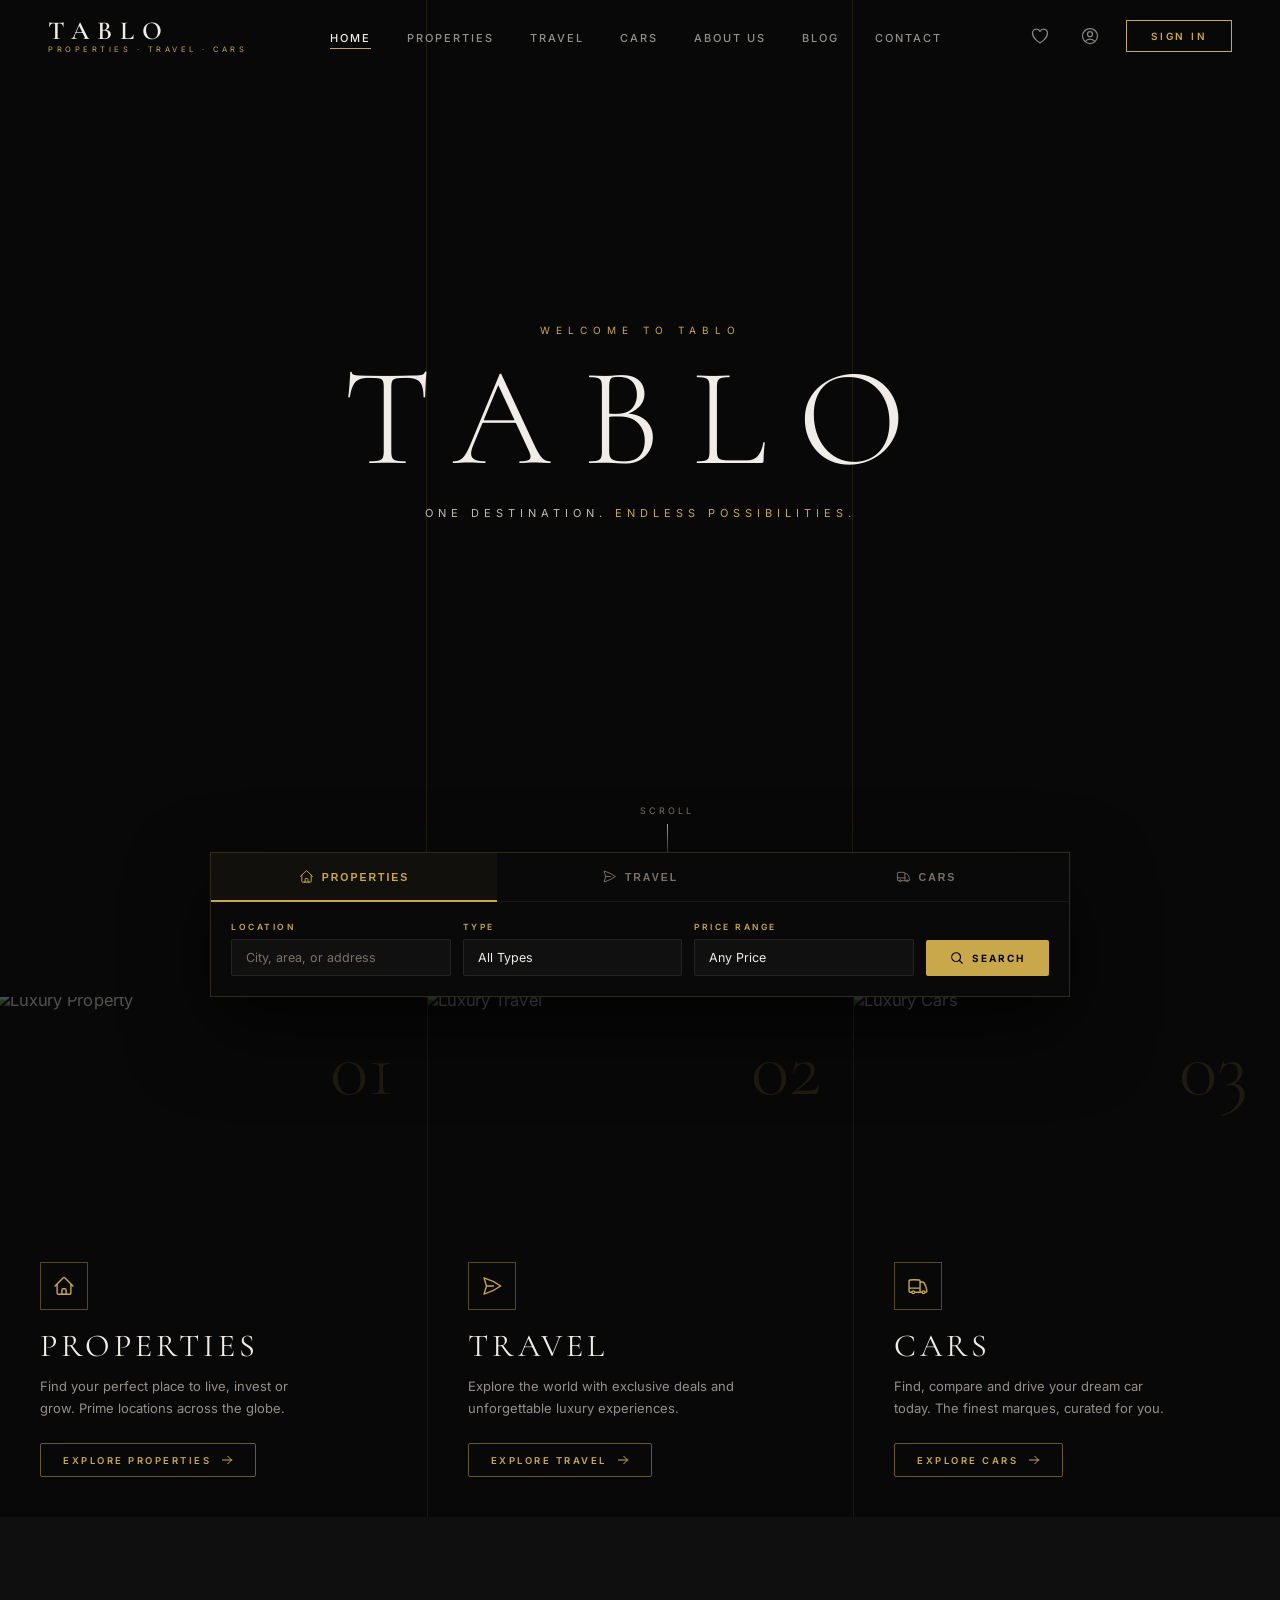
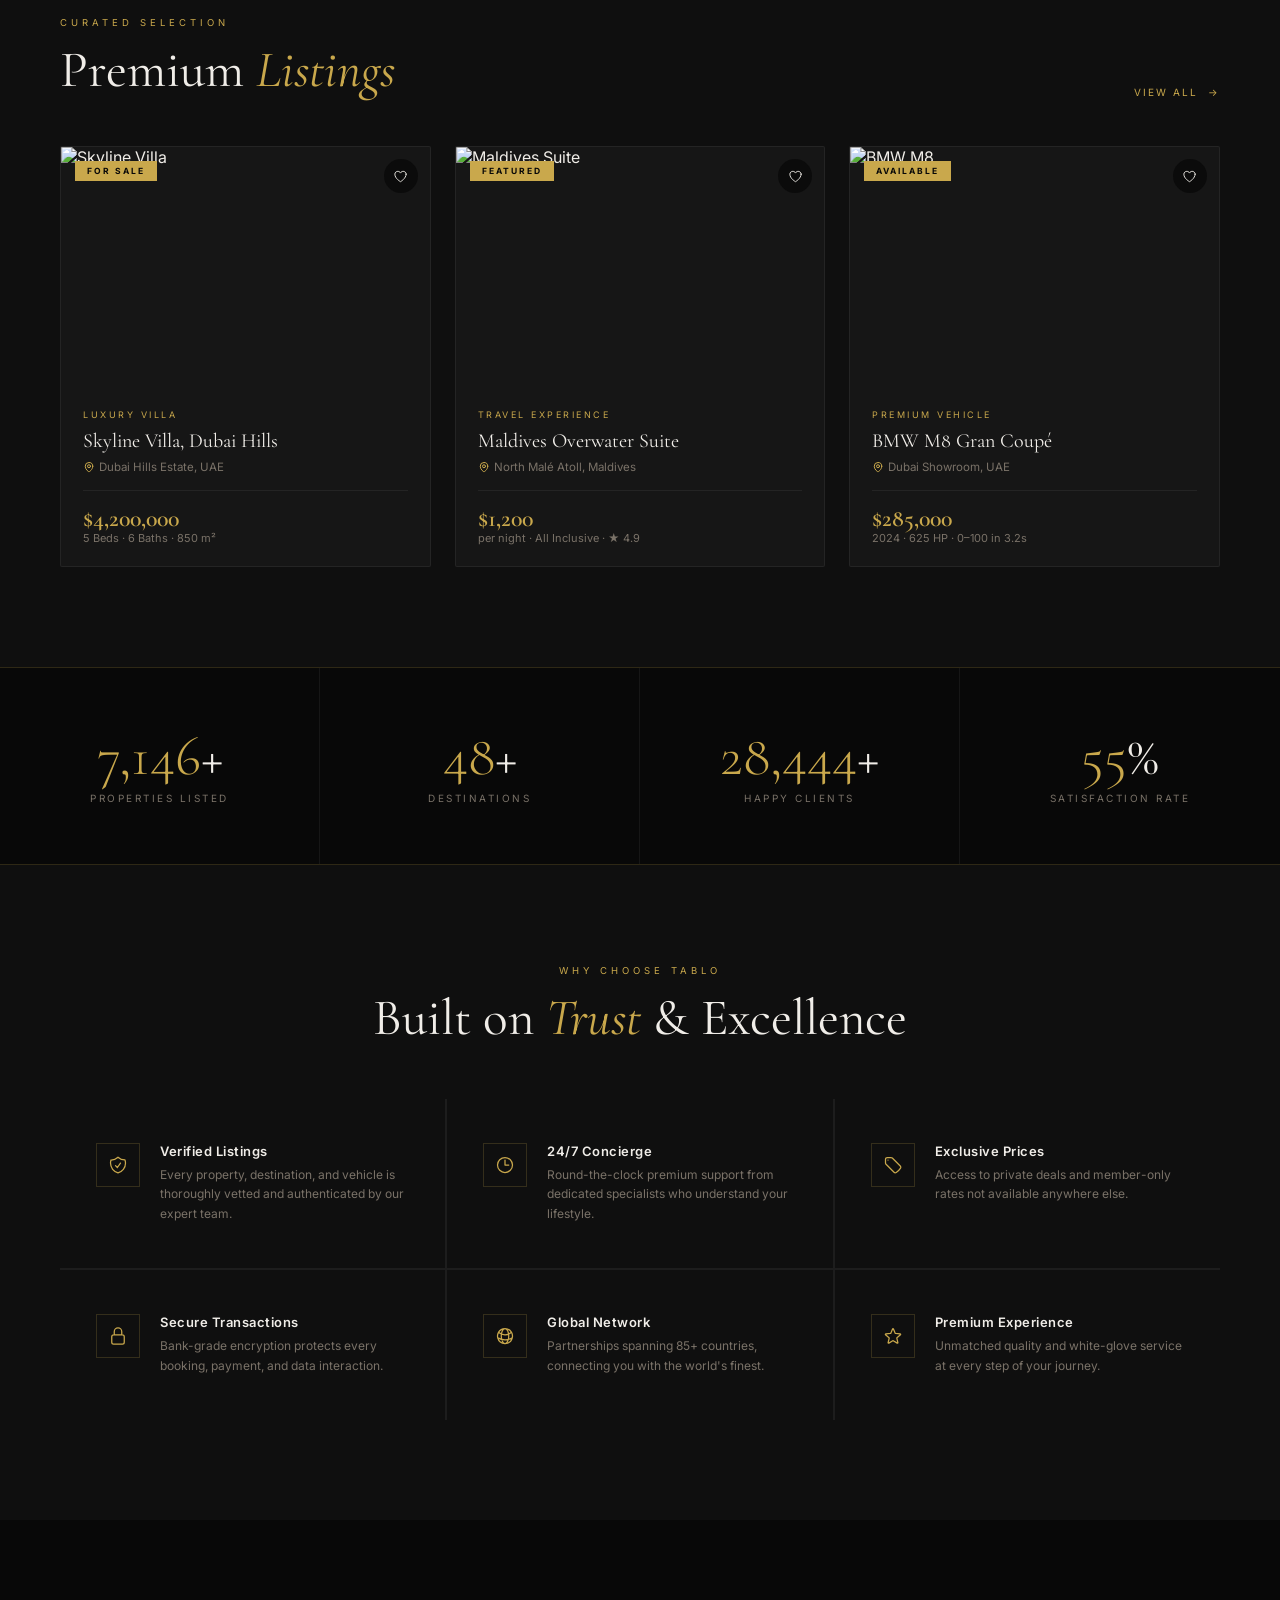
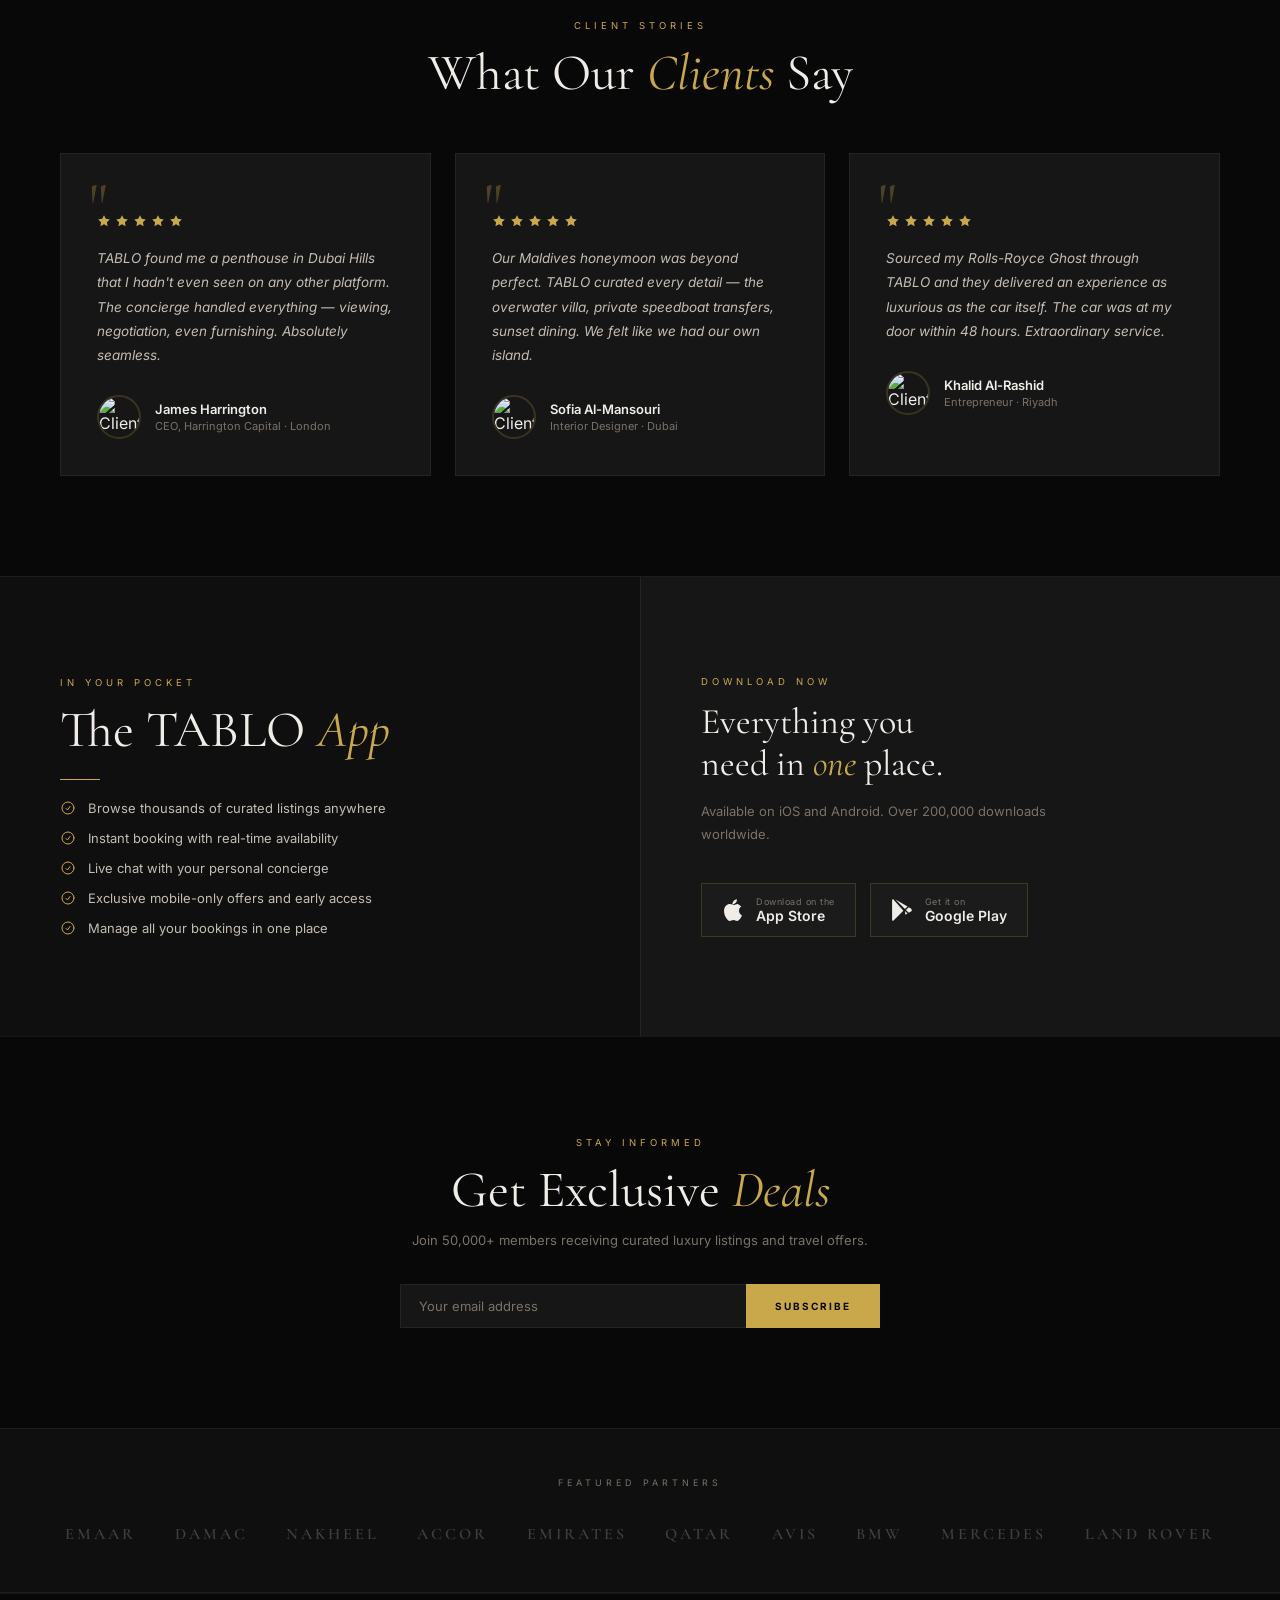
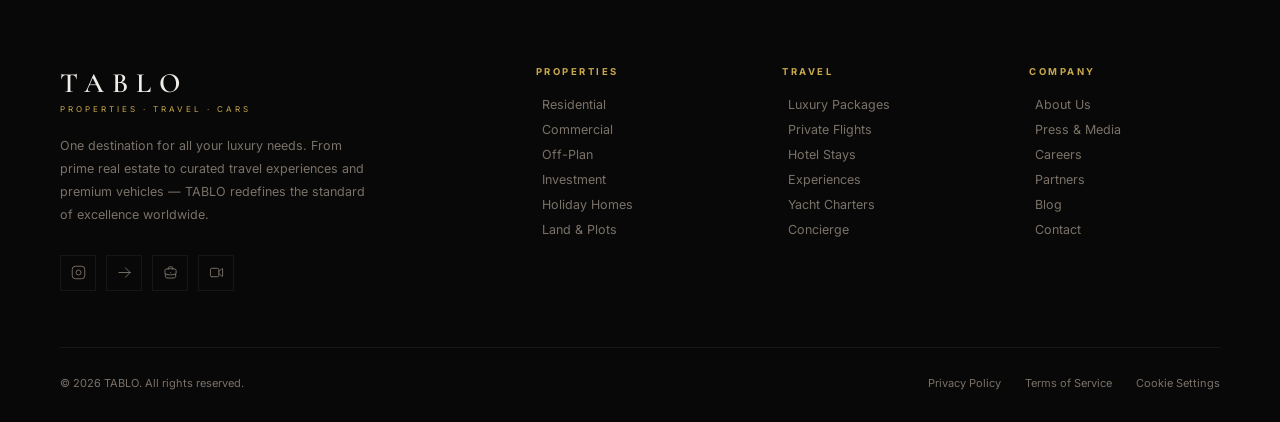
==== commit a8738c8c: "Upgrade TABLO website to professional level Major upgrades across the board:  Animations & UX: - Ani" ====
--- a/index.html
+++ b/index.html
@@ -4,1236 +4,1794 @@
   <meta charset="UTF-8" />
   <meta name="viewport" content="width=device-width, initial-scale=1.0" />
   <title>TABLO – Properties · Travel · Cars</title>
+  <meta name="description" content="TABLO — One Destination. Endless Possibilities. Luxury properties, exclusive travel, and premium cars worldwide." />
   <link rel="preconnect" href="https://fonts.googleapis.com" />
   <link rel="preconnect" href="https://fonts.gstatic.com" crossorigin />
-  <link href="https://fonts.googleapis.com/css2?family=Playfair+Display:wght@400;700&family=Inter:wght@300;400;500;600&display=swap" rel="stylesheet" />
+  <link href="https://fonts.googleapis.com/css2?family=Cormorant+Garamond:ital,wght@0,300;0,400;0,600;0,700;1,300;1,400&family=Inter:wght@300;400;500;600;700&display=swap" rel="stylesheet" />
+
   <style>
-    *, *::before, *::after { box-sizing: border-box; margin: 0; padding: 0; }
-
-    :root {
-      --gold: #c9a84c;
-      --gold-light: #e2c97e;
-      --dark: #0a0a0a;
-      --dark-2: #111111;
-      --dark-3: #1a1a1a;
-      --dark-4: #222222;
-      --text: #f0ede8;
-      --text-muted: #9a9080;
-      --border: rgba(201,168,76,0.25);
-    }
-
-    html { scroll-behavior: smooth; }
-
-    body {
-      font-family: 'Inter', sans-serif;
-      background: var(--dark);
-      color: var(--text);
-      overflow-x: hidden;
-    }
-
-    /* ─── NAV ─── */
-    nav {
-      position: fixed;
-      top: 0; left: 0; right: 0;
-      z-index: 100;
-      display: flex;
-      align-items: center;
-      justify-content: space-between;
-      padding: 0 40px;
-      height: 64px;
-      background: rgba(10,10,10,0.92);
-      backdrop-filter: blur(12px);
-      border-bottom: 1px solid var(--border);
-    }
-
-    .nav-logo {
-      display: flex;
-      flex-direction: column;
-      line-height: 1;
-    }
-
-    .nav-logo .brand {
-      font-family: 'Playfair Display', serif;
-      font-size: 22px;
-      font-weight: 700;
-      letter-spacing: 6px;
-      color: var(--text);
-    }
-
-    .nav-logo .tagline {
-      font-size: 8px;
-      letter-spacing: 3px;
-      color: var(--gold);
-      text-transform: uppercase;
-      margin-top: 2px;
-    }
-
-    .nav-links {
-      display: flex;
-      gap: 32px;
-      list-style: none;
-    }
-
-    .nav-links a {
-      text-decoration: none;
-      font-size: 12px;
-      font-weight: 500;
-      letter-spacing: 1.5px;
-      text-transform: uppercase;
-      color: var(--text-muted);
-      transition: color 0.2s;
-    }
-
-    .nav-links a:hover,
-    .nav-links a.active { color: var(--gold); }
-
-    .nav-actions {
-      display: flex;
-      align-items: center;
-      gap: 20px;
-    }
-
-    .nav-actions svg {
-      width: 20px; height: 20px;
-      stroke: var(--text-muted);
-      fill: none;
-      cursor: pointer;
-      transition: stroke 0.2s;
-    }
-
-    .nav-actions svg:hover { stroke: var(--gold); }
-
-    .btn-signin {
-      padding: 8px 20px;
-      border: 1px solid var(--gold);
-      background: transparent;
-      color: var(--gold);
-      font-size: 11px;
-      font-weight: 600;
-      letter-spacing: 2px;
-      text-transform: uppercase;
-      cursor: pointer;
-      transition: background 0.2s, color 0.2s;
-    }
-
-    .btn-signin:hover {
-      background: var(--gold);
-      color: var(--dark);
-    }
-
-    /* ─── HERO ─── */
-    .hero {
-      position: relative;
-      height: 100vh;
-      min-height: 700px;
-      display: flex;
-      flex-direction: column;
-      align-items: center;
-      justify-content: center;
-      overflow: hidden;
-    }
-
-    .hero-bg {
-      position: absolute;
-      inset: 0;
-      display: grid;
-      grid-template-columns: 1fr 1fr 1fr;
-    }
-
-    .hero-bg-panel {
-      background-size: cover;
-      background-position: center;
-      filter: brightness(0.35);
-    }
-
-    .hero-bg-panel:nth-child(1) {
-      background-image: url('https://images.unsplash.com/photo-1613977257363-707ba9348227?w=800&q=80');
-    }
-
-    .hero-bg-panel:nth-child(2) {
-      background-image: url('https://images.unsplash.com/photo-1506905925346-21bda4d32df4?w=800&q=80');
-      filter: brightness(0.25);
-    }
-
-    .hero-bg-panel:nth-child(3) {
-      background-image: url('https://images.unsplash.com/photo-1503376780353-7e6692767b70?w=800&q=80');
-    }
-
-    .hero-overlay {
-      position: absolute;
-      inset: 0;
-      background: linear-gradient(to bottom, rgba(10,10,10,0.3) 0%, rgba(10,10,10,0.6) 60%, rgba(10,10,10,0.95) 100%);
-    }
-
-    .hero-content {
-      position: relative;
-      z-index: 2;
-      text-align: center;
-      width: 100%;
-      padding: 0 20px;
-    }
-
-    .hero-title {
-      font-family: 'Playfair Display', serif;
-      font-size: clamp(56px, 10vw, 110px);
-      font-weight: 700;
-      letter-spacing: 20px;
-      color: var(--text);
-      line-height: 1;
-      margin-bottom: 10px;
-    }
-
-    .hero-sub {
-      font-size: 11px;
-      letter-spacing: 5px;
-      color: var(--gold);
-      text-transform: uppercase;
-      margin-bottom: 40px;
-    }
-
-    /* ─── SEARCH BOX ─── */
-    .search-box {
-      background: rgba(15,15,15,0.92);
-      border: 1px solid var(--border);
-      backdrop-filter: blur(20px);
-      max-width: 720px;
-      margin: 0 auto;
-      overflow: hidden;
-    }
-
-    .search-tabs {
-      display: grid;
-      grid-template-columns: 1fr 1fr 1fr;
-    }
-
-    .search-tab {
-      display: flex;
-      align-items: center;
-      justify-content: center;
-      gap: 8px;
-      padding: 14px;
-      font-size: 12px;
-      font-weight: 600;
-      letter-spacing: 1.5px;
-      text-transform: uppercase;
-      color: var(--text-muted);
-      cursor: pointer;
-      border: none;
-      background: transparent;
-      border-bottom: 2px solid transparent;
-      transition: all 0.2s;
-    }
-
-    .search-tab svg {
-      width: 16px; height: 16px;
-      stroke: currentColor;
-      fill: none;
-    }
-
-    .search-tab.active {
-      color: var(--gold);
-      border-bottom-color: var(--gold);
-      background: rgba(201,168,76,0.05);
-    }
-
-    .search-tab:hover:not(.active) { color: var(--text); }
-
-    .search-fields {
-      display: grid;
-      grid-template-columns: 1fr 1fr 1fr auto;
-      gap: 0;
-      padding: 16px;
-      gap: 12px;
-      align-items: end;
-    }
-
-    .search-field label {
-      display: block;
-      font-size: 9px;
-      letter-spacing: 2px;
-      text-transform: uppercase;
-      color: var(--gold);
-      margin-bottom: 6px;
-    }
-
-    .search-field input,
-    .search-field select {
-      width: 100%;
-      background: rgba(255,255,255,0.04);
-      border: 1px solid rgba(255,255,255,0.1);
-      color: var(--text);
-      padding: 10px 12px;
-      font-size: 13px;
-      font-family: 'Inter', sans-serif;
-      outline: none;
-      transition: border-color 0.2s;
-      -webkit-appearance: none;
-    }
-
-    .search-field input::placeholder { color: var(--text-muted); font-size: 12px; }
-    .search-field input:focus,
-    .search-field select:focus { border-color: var(--gold); }
-
-    .search-field select option { background: var(--dark-2); }
-
-    .btn-search {
-      background: var(--gold);
-      border: none;
-      color: var(--dark);
-      padding: 10px 24px;
-      font-size: 12px;
-      font-weight: 700;
-      letter-spacing: 2px;
-      text-transform: uppercase;
-      cursor: pointer;
-      display: flex;
-      align-items: center;
-      gap: 8px;
-      white-space: nowrap;
-      transition: background 0.2s;
-      align-self: end;
-    }
-
-    .btn-search:hover { background: var(--gold-light); }
-
-    .btn-search svg {
-      width: 14px; height: 14px;
-      stroke: var(--dark);
-      fill: none;
-    }
-
-    /* ─── SECTION ─── */
-    section { padding: 80px 60px; }
-
-    .section-title {
-      font-size: 10px;
-      letter-spacing: 4px;
-      text-transform: uppercase;
-      color: var(--gold);
-      margin-bottom: 40px;
-      text-align: center;
-    }
-
-    /* ─── FEATURE CARDS ─── */
-    .features {
-      display: grid;
-      grid-template-columns: repeat(3, 1fr);
-      gap: 2px;
-      background: var(--border);
-    }
-
-    .feature-card {
-      position: relative;
-      height: 420px;
-      overflow: hidden;
-      background: var(--dark-2);
-    }
-
-    .feature-card img {
-      width: 100%;
-      height: 100%;
-      object-fit: cover;
-      filter: brightness(0.4);
-      transition: filter 0.4s, transform 0.6s;
-    }
-
-    .feature-card:hover img {
-      filter: brightness(0.25);
-      transform: scale(1.05);
-    }
-
-    .feature-card-content {
-      position: absolute;
-      inset: 0;
-      padding: 36px;
-      display: flex;
-      flex-direction: column;
-      justify-content: flex-end;
-    }
-
-    .feature-icon {
-      width: 44px; height: 44px;
-      border: 1px solid var(--gold);
-      display: flex;
-      align-items: center;
-      justify-content: center;
-      margin-bottom: 16px;
-    }
-
-    .feature-icon svg {
-      width: 20px; height: 20px;
-      stroke: var(--gold);
-      fill: none;
-    }
-
-    .feature-card h3 {
-      font-family: 'Playfair Display', serif;
-      font-size: 26px;
-      font-weight: 700;
-      letter-spacing: 3px;
-      color: var(--text);
-      margin-bottom: 10px;
-    }
-
-    .feature-card p {
-      font-size: 13px;
-      line-height: 1.6;
-      color: rgba(240,237,232,0.7);
-      margin-bottom: 20px;
-    }
-
-    .btn-explore {
-      display: inline-block;
-      padding: 10px 22px;
-      border: 1px solid var(--gold);
-      color: var(--gold);
-      font-size: 10px;
-      font-weight: 600;
-      letter-spacing: 2px;
-      text-transform: uppercase;
-      text-decoration: none;
-      cursor: pointer;
-      background: transparent;
-      transition: background 0.2s, color 0.2s;
-      width: fit-content;
-    }
-
-    .btn-explore:hover {
-      background: var(--gold);
-      color: var(--dark);
-    }
-
-    /* ─── TRUST SECTION ─── */
-    .trust-section {
-      background: var(--dark-2);
-      border-top: 1px solid var(--border);
-      border-bottom: 1px solid var(--border);
-      padding: 60px;
-    }
-
-    .trust-grid {
-      display: grid;
-      grid-template-columns: repeat(6, 1fr);
-      gap: 20px;
-    }
-
-    .trust-item {
-      text-align: center;
-    }
-
-    .trust-item svg {
-      width: 28px; height: 28px;
-      stroke: var(--gold);
-      fill: none;
-      margin-bottom: 12px;
-    }
-
-    .trust-item h4 {
-      font-size: 11px;
-      font-weight: 700;
-      letter-spacing: 1.5px;
-      text-transform: uppercase;
-      color: var(--text);
-      margin-bottom: 6px;
-    }
-
-    .trust-item p {
-      font-size: 11px;
-      line-height: 1.5;
-      color: var(--text-muted);
-    }
-
-    /* ─── APP SECTION ─── */
-    .app-section {
-      display: grid;
-      grid-template-columns: 1fr 420px;
-      gap: 0;
-      background: var(--dark-3);
-    }
-
-    .app-stats {
-      padding: 80px 60px;
-    }
-
-    .stats-grid {
-      display: grid;
-      grid-template-columns: 1fr 1fr 1fr;
-      gap: 40px;
-      margin-bottom: 50px;
-    }
-
-    .stat-item h3 {
-      font-family: 'Playfair Display', serif;
-      font-size: 42px;
-      color: var(--gold);
-      font-weight: 700;
-    }
-
-    .stat-item p {
-      font-size: 11px;
-      letter-spacing: 1.5px;
-      text-transform: uppercase;
-      color: var(--text-muted);
-      margin-top: 4px;
-    }
-
-    .app-promo {
-      background: var(--dark-4);
-      padding: 60px 40px;
-      display: flex;
-      flex-direction: column;
-      justify-content: center;
-      border-left: 1px solid var(--border);
-    }
-
-    .app-promo h3 {
-      font-family: 'Playfair Display', serif;
-      font-size: 22px;
-      font-weight: 700;
-      color: var(--text);
-      margin-bottom: 6px;
-      letter-spacing: 2px;
-    }
-
-    .app-promo p {
-      font-size: 12px;
-      color: var(--text-muted);
-      margin-bottom: 28px;
-      line-height: 1.6;
-    }
-
-    .app-buttons {
-      display: flex;
-      gap: 12px;
-    }
-
-    .btn-store {
-      display: flex;
-      align-items: center;
-      gap: 10px;
-      padding: 10px 18px;
-      border: 1px solid var(--border);
-      background: rgba(255,255,255,0.03);
-      cursor: pointer;
-      transition: border-color 0.2s;
-      text-decoration: none;
-    }
-
-    .btn-store:hover { border-color: var(--gold); }
-
-    .btn-store svg {
-      width: 20px; height: 20px;
-      fill: var(--text);
-    }
-
-    .btn-store-text {
-      display: flex;
-      flex-direction: column;
-    }
-
-    .btn-store-text span:first-child {
-      font-size: 9px;
-      color: var(--text-muted);
-      letter-spacing: 0.5px;
-    }
-
-    .btn-store-text span:last-child {
-      font-size: 13px;
-      font-weight: 600;
-      color: var(--text);
-    }
-
-    /* ─── PARTNERS ─── */
-    .partners {
-      padding: 50px 60px;
-      border-top: 1px solid var(--border);
-    }
-
-    .partners-label {
-      font-size: 9px;
-      letter-spacing: 4px;
-      text-transform: uppercase;
-      color: var(--text-muted);
-      text-align: center;
-      margin-bottom: 30px;
-    }
-
-    .partners-grid {
-      display: flex;
-      align-items: center;
-      justify-content: space-around;
-      flex-wrap: wrap;
-      gap: 24px;
-    }
-
-    .partner-logo {
-      font-size: 14px;
-      font-weight: 700;
-      letter-spacing: 2px;
-      text-transform: uppercase;
-      color: rgba(240,237,232,0.35);
-      transition: color 0.2s;
-      font-family: 'Playfair Display', serif;
-    }
-
-    .partner-logo:hover { color: var(--gold); }
-
-    /* ─── FOOTER ─── */
-    footer {
-      background: var(--dark);
-      border-top: 1px solid var(--border);
-      padding: 60px 60px 30px;
-    }
-
-    .footer-grid {
-      display: grid;
-      grid-template-columns: 2fr 1fr 1fr 1fr;
-      gap: 50px;
-      margin-bottom: 50px;
-    }
-
-    .footer-brand .brand {
-      font-family: 'Playfair Display', serif;
-      font-size: 24px;
-      letter-spacing: 6px;
-      color: var(--text);
-      display: block;
-      margin-bottom: 4px;
-    }
-
-    .footer-brand .tagline {
-      font-size: 9px;
-      letter-spacing: 3px;
-      color: var(--gold);
-      text-transform: uppercase;
-    }
-
-    .footer-brand p {
-      margin-top: 16px;
-      font-size: 12px;
-      line-height: 1.8;
-      color: var(--text-muted);
-    }
-
-    .footer-col h4 {
-      font-size: 10px;
-      letter-spacing: 2px;
-      text-transform: uppercase;
-      color: var(--gold);
-      margin-bottom: 18px;
-    }
-
-    .footer-col ul {
-      list-style: none;
-      display: flex;
-      flex-direction: column;
-      gap: 10px;
-    }
-
-    .footer-col ul a {
-      font-size: 12px;
-      color: var(--text-muted);
-      text-decoration: none;
-      transition: color 0.2s;
-    }
-
-    .footer-col ul a:hover { color: var(--gold); }
-
-    .footer-bottom {
-      border-top: 1px solid var(--border);
-      padding-top: 24px;
-      display: flex;
-      justify-content: space-between;
-      align-items: center;
-    }
-
-    .footer-bottom p {
-      font-size: 11px;
-      color: var(--text-muted);
-    }
-
-    .social-links {
-      display: flex;
-      gap: 16px;
-    }
-
-    .social-links a {
-      width: 32px; height: 32px;
-      border: 1px solid var(--border);
-      display: flex;
-      align-items: center;
-      justify-content: center;
-      transition: border-color 0.2s;
-      text-decoration: none;
-    }
-
-    .social-links a:hover { border-color: var(--gold); }
-
-    .social-links svg {
-      width: 14px; height: 14px;
-      stroke: var(--text-muted);
-      fill: none;
-    }
-
-    /* ─── LISTINGS PREVIEW ─── */
-    .listings {
-      padding: 80px 60px;
-      background: var(--dark);
-    }
-
-    .listings-header {
-      display: flex;
-      justify-content: space-between;
-      align-items: flex-end;
-      margin-bottom: 40px;
-    }
-
-    .listings-header h2 {
-      font-family: 'Playfair Display', serif;
-      font-size: 32px;
-      font-weight: 700;
-      color: var(--text);
-    }
-
-    .listings-header a {
-      font-size: 11px;
-      letter-spacing: 2px;
-      text-transform: uppercase;
-      color: var(--gold);
-      text-decoration: none;
-    }
-
-    .listings-grid {
-      display: grid;
-      grid-template-columns: repeat(3, 1fr);
-      gap: 20px;
-    }
-
-    .listing-card {
-      background: var(--dark-2);
-      border: 1px solid var(--border);
-      overflow: hidden;
-      transition: border-color 0.2s, transform 0.2s;
-    }
-
-    .listing-card:hover {
-      border-color: var(--gold);
-      transform: translateY(-4px);
-    }
-
-    .listing-img {
-      position: relative;
-      height: 220px;
-      overflow: hidden;
-    }
-
-    .listing-img img {
-      width: 100%;
-      height: 100%;
-      object-fit: cover;
-      transition: transform 0.4s;
-    }
-
-    .listing-card:hover .listing-img img { transform: scale(1.05); }
-
-    .listing-badge {
-      position: absolute;
-      top: 14px;
-      left: 14px;
-      background: var(--gold);
-      color: var(--dark);
-      font-size: 9px;
-      font-weight: 700;
-      letter-spacing: 2px;
-      text-transform: uppercase;
-      padding: 4px 10px;
-    }
-
-    .listing-info {
-      padding: 20px;
-    }
-
-    .listing-price {
-      font-family: 'Playfair Display', serif;
-      font-size: 20px;
-      color: var(--gold);
-      font-weight: 700;
-      margin-bottom: 6px;
-    }
-
-    .listing-name {
-      font-size: 14px;
-      font-weight: 600;
-      color: var(--text);
-      margin-bottom: 4px;
-    }
-
-    .listing-loc {
-      font-size: 11px;
-      color: var(--text-muted);
-      margin-bottom: 14px;
-      display: flex;
-      align-items: center;
-      gap: 4px;
-    }
-
-    .listing-loc svg {
-      width: 12px; height: 12px;
-      stroke: var(--gold);
-      fill: none;
-    }
-
-    .listing-meta {
-      display: flex;
-      gap: 16px;
-      padding-top: 14px;
-      border-top: 1px solid var(--border);
-    }
-
-    .listing-meta span {
-      font-size: 11px;
-      color: var(--text-muted);
-      display: flex;
-      align-items: center;
-      gap: 5px;
-    }
-
-    .listing-meta svg {
-      width: 13px; height: 13px;
-      stroke: var(--gold);
-      fill: none;
-    }
-
-    /* ─── RESPONSIVE ─── */
-    @media (max-width: 900px) {
-      nav { padding: 0 20px; }
-      .nav-links { display: none; }
-      section { padding: 60px 24px; }
-      .features { grid-template-columns: 1fr; }
-      .trust-grid { grid-template-columns: repeat(2, 1fr); }
-      .app-section { grid-template-columns: 1fr; }
-      .app-promo { border-left: none; border-top: 1px solid var(--border); }
-      .footer-grid { grid-template-columns: 1fr 1fr; }
-      .listings-grid { grid-template-columns: 1fr; }
-      .listings { padding: 60px 24px; }
-      .trust-section { padding: 50px 24px; }
-      .partners { padding: 40px 24px; }
-      footer { padding: 50px 24px 24px; }
-    }
+  /* ═══════════════════════════════════════════
+     BASE RESET & VARIABLES
+  ═══════════════════════════════════════════ */
+  *, *::before, *::after { box-sizing: border-box; margin: 0; padding: 0; }
+
+  :root {
+    --gold:        #c9a84c;
+    --gold-light:  #e2c97e;
+    --gold-dim:    rgba(201,168,76,0.18);
+    --dark:        #080808;
+    --dark-2:      #0f0f0f;
+    --dark-3:      #161616;
+    --dark-4:      #1e1e1e;
+    --text:        #f0ede8;
+    --text-sub:    #c4bdb4;
+    --text-muted:  #7a7268;
+    --border:      rgba(201,168,76,0.2);
+    --border-soft: rgba(255,255,255,0.06);
+    --radius:      2px;
+    --transition:  0.35s cubic-bezier(.4,0,.2,1);
+  }
+
+  html { scroll-behavior: smooth; }
+
+  body {
+    font-family: 'Inter', sans-serif;
+    background: var(--dark);
+    color: var(--text);
+    overflow-x: hidden;
+    -webkit-font-smoothing: antialiased;
+  }
+
+  /* ═══════════════════════════════════════════
+     PRELOADER
+  ═══════════════════════════════════════════ */
+  #preloader {
+    position: fixed;
+    inset: 0;
+    z-index: 9999;
+    background: var(--dark);
+    display: flex;
+    flex-direction: column;
+    align-items: center;
+    justify-content: center;
+    gap: 32px;
+    transition: opacity 0.7s ease, visibility 0.7s ease;
+  }
+  #preloader.hidden { opacity: 0; visibility: hidden; }
+
+  .preloader-logo {
+    font-family: 'Cormorant Garamond', serif;
+    font-size: 52px;
+    font-weight: 300;
+    letter-spacing: 18px;
+    color: var(--text);
+    animation: logoFade 1.4s ease forwards;
+  }
+  .preloader-logo span { color: var(--gold); }
+
+  .preloader-bar {
+    width: 180px;
+    height: 1px;
+    background: var(--border-soft);
+    overflow: hidden;
+  }
+  .preloader-bar::after {
+    content: '';
+    display: block;
+    width: 0;
+    height: 100%;
+    background: var(--gold);
+    animation: loadBar 1.6s ease forwards;
+  }
+
+  @keyframes logoFade {
+    0%   { opacity: 0; transform: translateY(12px); }
+    100% { opacity: 1; transform: translateY(0); }
+  }
+  @keyframes loadBar {
+    0%   { width: 0; }
+    100% { width: 100%; }
+  }
+
+  /* ═══════════════════════════════════════════
+     SCROLL-TO-TOP
+  ═══════════════════════════════════════════ */
+  #scrollTop {
+    position: fixed;
+    bottom: 32px;
+    right: 32px;
+    z-index: 200;
+    width: 44px;
+    height: 44px;
+    background: var(--gold);
+    border: none;
+    cursor: pointer;
+    display: flex;
+    align-items: center;
+    justify-content: center;
+    opacity: 0;
+    visibility: hidden;
+    transform: translateY(12px);
+    transition: var(--transition);
+  }
+  #scrollTop.visible { opacity: 1; visibility: visible; transform: translateY(0); }
+  #scrollTop:hover { background: var(--gold-light); }
+  #scrollTop svg { width: 18px; height: 18px; stroke: var(--dark); fill: none; }
+
+  /* ═══════════════════════════════════════════
+     NAVIGATION
+  ═══════════════════════════════════════════ */
+  nav {
+    position: fixed;
+    top: 0; left: 0; right: 0;
+    z-index: 500;
+    display: flex;
+    align-items: center;
+    justify-content: space-between;
+    padding: 0 48px;
+    height: 72px;
+    background: transparent;
+    transition: background var(--transition), box-shadow var(--transition), height var(--transition);
+  }
+  nav.scrolled {
+    background: rgba(8,8,8,0.97);
+    backdrop-filter: blur(20px);
+    -webkit-backdrop-filter: blur(20px);
+    box-shadow: 0 1px 0 var(--border);
+    height: 64px;
+  }
+
+  .nav-logo {
+    display: flex;
+    flex-direction: column;
+    line-height: 1;
+    text-decoration: none;
+    gap: 2px;
+  }
+  .nav-logo .brand {
+    font-family: 'Cormorant Garamond', serif;
+    font-size: 26px;
+    font-weight: 600;
+    letter-spacing: 8px;
+    color: var(--text);
+  }
+  .nav-logo .sub {
+    font-size: 7.5px;
+    letter-spacing: 3.5px;
+    color: var(--gold);
+    text-transform: uppercase;
+  }
+
+  .nav-center {
+    display: flex;
+    gap: 36px;
+    list-style: none;
+  }
+  .nav-center a {
+    text-decoration: none;
+    font-size: 11px;
+    font-weight: 500;
+    letter-spacing: 2px;
+    text-transform: uppercase;
+    color: rgba(240,237,232,0.6);
+    position: relative;
+    padding-bottom: 4px;
+    transition: color var(--transition);
+  }
+  .nav-center a::after {
+    content: '';
+    position: absolute;
+    bottom: 0; left: 0;
+    width: 0; height: 1px;
+    background: var(--gold);
+    transition: width var(--transition);
+  }
+  .nav-center a:hover,
+  .nav-center a.active { color: var(--text); }
+  .nav-center a:hover::after,
+  .nav-center a.active::after { width: 100%; }
+
+  .nav-right {
+    display: flex;
+    align-items: center;
+    gap: 22px;
+  }
+  .nav-icon {
+    background: none;
+    border: none;
+    cursor: pointer;
+    padding: 4px;
+    display: flex;
+  }
+  .nav-icon svg {
+    width: 20px; height: 20px;
+    stroke: rgba(240,237,232,0.55);
+    fill: none;
+    transition: stroke var(--transition);
+  }
+  .nav-icon:hover svg { stroke: var(--gold); }
+
+  .btn-signin {
+    padding: 9px 24px;
+    border: 1px solid var(--gold);
+    background: transparent;
+    color: var(--gold);
+    font-family: 'Inter', sans-serif;
+    font-size: 10px;
+    font-weight: 600;
+    letter-spacing: 2.5px;
+    text-transform: uppercase;
+    cursor: pointer;
+    transition: background var(--transition), color var(--transition);
+  }
+  .btn-signin:hover { background: var(--gold); color: var(--dark); }
+
+  /* Hamburger */
+  .hamburger {
+    display: none;
+    flex-direction: column;
+    gap: 5px;
+    background: none;
+    border: none;
+    cursor: pointer;
+    padding: 4px;
+  }
+  .hamburger span {
+    display: block;
+    width: 24px; height: 1.5px;
+    background: var(--text);
+    transition: var(--transition);
+  }
+  .hamburger.open span:nth-child(1) { transform: translateY(6.5px) rotate(45deg); }
+  .hamburger.open span:nth-child(2) { opacity: 0; }
+  .hamburger.open span:nth-child(3) { transform: translateY(-6.5px) rotate(-45deg); }
+
+  /* Mobile nav drawer */
+  .mobile-menu {
+    position: fixed;
+    top: 0; right: -100%;
+    width: min(340px, 100vw);
+    height: 100%;
+    background: var(--dark-2);
+    z-index: 490;
+    padding: 100px 40px 40px;
+    display: flex;
+    flex-direction: column;
+    gap: 8px;
+    border-left: 1px solid var(--border);
+    transition: right 0.4s cubic-bezier(.4,0,.2,1);
+  }
+  .mobile-menu.open { right: 0; }
+  .mobile-menu a {
+    text-decoration: none;
+    font-size: 14px;
+    font-weight: 500;
+    letter-spacing: 2px;
+    text-transform: uppercase;
+    color: var(--text-sub);
+    padding: 14px 0;
+    border-bottom: 1px solid var(--border-soft);
+    transition: color var(--transition);
+  }
+  .mobile-menu a:hover { color: var(--gold); }
+  .mobile-overlay {
+    position: fixed;
+    inset: 0;
+    background: rgba(0,0,0,0.7);
+    z-index: 480;
+    opacity: 0;
+    visibility: hidden;
+    transition: var(--transition);
+  }
+  .mobile-overlay.open { opacity: 1; visibility: visible; }
+
+  /* ═══════════════════════════════════════════
+     HERO
+  ═══════════════════════════════════════════ */
+  .hero {
+    position: relative;
+    height: 100vh;
+    min-height: 720px;
+    display: flex;
+    flex-direction: column;
+    align-items: center;
+    justify-content: center;
+    overflow: hidden;
+  }
+
+  /* Cinematic split background */
+  .hero-bg {
+    position: absolute;
+    inset: 0;
+    display: grid;
+    grid-template-columns: 1fr 1fr 1fr;
+  }
+  .hero-panel {
+    background-size: cover;
+    background-position: center;
+    transition: transform 8s ease;
+    animation: kenBurns 12s ease-in-out infinite alternate;
+  }
+  .hero-panel:nth-child(1) {
+    background-image: url('https://images.unsplash.com/photo-1613977257592-4871e5fcd7c4?w=900&q=80');
+    animation-delay: 0s;
+  }
+  .hero-panel:nth-child(2) {
+    background-image: url('https://images.unsplash.com/photo-1573843981267-be1999ff37cd?w=900&q=80');
+    animation-delay: -4s;
+  }
+  .hero-panel:nth-child(3) {
+    background-image: url('https://images.unsplash.com/photo-1544636331-e26879cd4d9b?w=900&q=80');
+    animation-delay: -8s;
+  }
+  @keyframes kenBurns {
+    from { transform: scale(1); }
+    to   { transform: scale(1.08); }
+  }
+
+  .hero-overlay {
+    position: absolute;
+    inset: 0;
+    background:
+      linear-gradient(to right, rgba(8,8,8,0.55) 0%, rgba(8,8,8,0.2) 50%, rgba(8,8,8,0.55) 100%),
+      linear-gradient(to bottom, rgba(8,8,8,0.3) 0%, rgba(8,8,8,0.5) 55%, rgba(8,8,8,1) 100%);
+  }
+
+  /* Vertical dividers */
+  .hero-dividers {
+    position: absolute;
+    inset: 0;
+    display: grid;
+    grid-template-columns: 1fr 1fr 1fr;
+    pointer-events: none;
+    z-index: 2;
+  }
+  .hero-dividers span {
+    border-right: 1px solid rgba(201,168,76,0.12);
+  }
+  .hero-dividers span:last-child { border-right: none; }
+
+  .hero-content {
+    position: relative;
+    z-index: 3;
+    text-align: center;
+    width: 100%;
+    padding: 0 24px;
+  }
+
+  .hero-eyebrow {
+    font-size: 10px;
+    letter-spacing: 6px;
+    text-transform: uppercase;
+    color: var(--gold);
+    margin-bottom: 20px;
+    opacity: 0;
+    animation: fadeUp 0.9s 0.3s ease forwards;
+  }
+  .hero-title {
+    font-family: 'Cormorant Garamond', serif;
+    font-size: clamp(72px, 12vw, 140px);
+    font-weight: 300;
+    letter-spacing: clamp(16px, 3vw, 32px);
+    color: var(--text);
+    line-height: 0.9;
+    margin-bottom: 24px;
+    opacity: 0;
+    animation: fadeUp 0.9s 0.5s ease forwards;
+  }
+  .hero-sub {
+    font-size: 11px;
+    letter-spacing: 5px;
+    color: var(--text-sub);
+    text-transform: uppercase;
+    margin-bottom: 56px;
+    opacity: 0;
+    animation: fadeUp 0.9s 0.7s ease forwards;
+  }
+  .hero-sub em { color: var(--gold); font-style: normal; }
+
+  @keyframes fadeUp {
+    from { opacity: 0; transform: translateY(20px); }
+    to   { opacity: 1; transform: translateY(0); }
+  }
+
+  /* Scroll indicator */
+  .scroll-cue {
+    position: absolute;
+    bottom: 36px;
+    left: 50%;
+    transform: translateX(-50%);
+    z-index: 3;
+    display: flex;
+    flex-direction: column;
+    align-items: center;
+    gap: 8px;
+    animation: fadeUp 1s 1.4s ease forwards;
+    opacity: 0;
+  }
+  .scroll-cue span {
+    font-size: 9px;
+    letter-spacing: 3px;
+    text-transform: uppercase;
+    color: var(--text-muted);
+  }
+  .scroll-line {
+    width: 1px;
+    height: 40px;
+    background: linear-gradient(to bottom, var(--gold), transparent);
+    animation: scrollPulse 2s ease-in-out infinite;
+  }
+  @keyframes scrollPulse {
+    0%, 100% { opacity: 0.3; transform: scaleY(0.8); }
+    50%       { opacity: 1;   transform: scaleY(1); }
+  }
+
+  /* ═══════════════════════════════════════════
+     SEARCH BOX (below hero)
+  ═══════════════════════════════════════════ */
+  .search-wrapper {
+    position: relative;
+    z-index: 3;
+    margin-top: -48px;
+    padding: 0 40px 0;
+  }
+  .search-box {
+    max-width: 860px;
+    margin: 0 auto;
+    background: rgba(10,10,10,0.96);
+    border: 1px solid var(--border);
+    backdrop-filter: blur(24px);
+    -webkit-backdrop-filter: blur(24px);
+    box-shadow: 0 32px 80px rgba(0,0,0,0.6), 0 0 0 1px rgba(255,255,255,0.02);
+  }
+
+  .search-tabs {
+    display: grid;
+    grid-template-columns: 1fr 1fr 1fr;
+    border-bottom: 1px solid var(--border-soft);
+  }
+  .search-tab {
+    display: flex;
+    align-items: center;
+    justify-content: center;
+    gap: 8px;
+    padding: 16px;
+    font-size: 10.5px;
+    font-weight: 600;
+    letter-spacing: 2px;
+    text-transform: uppercase;
+    color: var(--text-muted);
+    background: none;
+    border: none;
+    border-bottom: 2px solid transparent;
+    margin-bottom: -1px;
+    cursor: pointer;
+    transition: color var(--transition), border-color var(--transition), background var(--transition);
+  }
+  .search-tab svg { width: 15px; height: 15px; stroke: currentColor; fill: none; flex-shrink: 0; }
+  .search-tab.active {
+    color: var(--gold);
+    border-bottom-color: var(--gold);
+    background: rgba(201,168,76,0.04);
+  }
+  .search-tab:hover:not(.active) { color: var(--text); }
+
+  .search-panel { display: none; padding: 20px; gap: 12px; grid-template-columns: 1fr 1fr 1fr auto; align-items: end; }
+  .search-panel.active { display: grid; }
+
+  .search-field label {
+    display: block;
+    font-size: 8.5px;
+    letter-spacing: 2.5px;
+    text-transform: uppercase;
+    color: var(--gold);
+    margin-bottom: 7px;
+    font-weight: 600;
+  }
+  .search-field input,
+  .search-field select {
+    width: 100%;
+    background: rgba(255,255,255,0.03);
+    border: 1px solid rgba(255,255,255,0.08);
+    color: var(--text);
+    padding: 10px 14px;
+    font-size: 12.5px;
+    font-family: 'Inter', sans-serif;
+    outline: none;
+    border-radius: var(--radius);
+    transition: border-color var(--transition), background var(--transition);
+    -webkit-appearance: none;
+  }
+  .search-field input::placeholder { color: var(--text-muted); }
+  .search-field input:focus,
+  .search-field select:focus { border-color: var(--gold); background: rgba(201,168,76,0.04); }
+  .search-field select option { background: #111; }
+
+  .btn-search {
+    background: var(--gold);
+    border: none;
+    color: var(--dark);
+    padding: 11px 24px;
+    font-family: 'Inter', sans-serif;
+    font-size: 10px;
+    font-weight: 700;
+    letter-spacing: 2px;
+    text-transform: uppercase;
+    cursor: pointer;
+    display: flex;
+    align-items: center;
+    gap: 8px;
+    white-space: nowrap;
+    border-radius: var(--radius);
+    transition: background var(--transition), transform 0.1s;
+  }
+  .btn-search svg { width: 14px; height: 14px; stroke: var(--dark); fill: none; }
+  .btn-search:hover { background: var(--gold-light); }
+  .btn-search:active { transform: scale(0.97); }
+
+  /* ═══════════════════════════════════════════
+     SCROLL REVEAL
+  ═══════════════════════════════════════════ */
+  .reveal {
+    opacity: 0;
+    transform: translateY(30px);
+    transition: opacity 0.75s ease, transform 0.75s ease;
+  }
+  .reveal.visible { opacity: 1; transform: translateY(0); }
+  .reveal-left  { opacity: 0; transform: translateX(-30px); transition: opacity 0.75s ease, transform 0.75s ease; }
+  .reveal-right { opacity: 0; transform: translateX(30px);  transition: opacity 0.75s ease, transform 0.75s ease; }
+  .reveal-left.visible,
+  .reveal-right.visible { opacity: 1; transform: translateX(0); }
+
+  /* Stagger delays */
+  .d1 { transition-delay: 0.05s; }
+  .d2 { transition-delay: 0.15s; }
+  .d3 { transition-delay: 0.25s; }
+  .d4 { transition-delay: 0.35s; }
+  .d5 { transition-delay: 0.45s; }
+  .d6 { transition-delay: 0.55s; }
+
+  /* ═══════════════════════════════════════════
+     SECTION LAYOUT HELPERS
+  ═══════════════════════════════════════════ */
+  .section-pad { padding: 100px 60px; }
+  .section-pad-sm { padding: 64px 60px; }
+
+  .eyebrow {
+    font-size: 9.5px;
+    letter-spacing: 4px;
+    text-transform: uppercase;
+    color: var(--gold);
+    margin-bottom: 14px;
+    display: block;
+  }
+  .section-heading {
+    font-family: 'Cormorant Garamond', serif;
+    font-size: clamp(32px, 4vw, 52px);
+    font-weight: 400;
+    color: var(--text);
+    line-height: 1.1;
+  }
+  .section-heading em { font-style: italic; color: var(--gold); }
+
+  .divider {
+    width: 40px; height: 1px;
+    background: var(--gold);
+    margin: 20px 0;
+  }
+
+  /* ═══════════════════════════════════════════
+     FEATURE SECTION
+  ═══════════════════════════════════════════ */
+  .features-grid {
+    display: grid;
+    grid-template-columns: repeat(3, 1fr);
+  }
+
+  .feature-card {
+    position: relative;
+    height: 520px;
+    overflow: hidden;
+    cursor: pointer;
+  }
+  .feature-card img {
+    position: absolute;
+    inset: 0;
+    width: 100%;
+    height: 100%;
+    object-fit: cover;
+    filter: brightness(0.38) saturate(0.8);
+    transform: scale(1.03);
+    transition: filter 0.6s ease, transform 0.7s ease;
+  }
+  .feature-card:hover img { filter: brightness(0.22) saturate(0.6); transform: scale(1.1); }
+
+  .feature-overlay {
+    position: absolute;
+    inset: 0;
+    background: linear-gradient(to top, rgba(8,8,8,0.92) 0%, rgba(8,8,8,0.1) 60%);
+  }
+
+  .feature-content {
+    position: absolute;
+    inset: 0;
+    padding: 40px;
+    display: flex;
+    flex-direction: column;
+    justify-content: flex-end;
+    z-index: 2;
+  }
+
+  .feature-number {
+    position: absolute;
+    top: 32px;
+    right: 32px;
+    font-family: 'Cormorant Garamond', serif;
+    font-size: 80px;
+    font-weight: 300;
+    color: rgba(201,168,76,0.12);
+    line-height: 1;
+    transition: color 0.4s;
+  }
+  .feature-card:hover .feature-number { color: rgba(201,168,76,0.2); }
+
+  .feature-icon-wrap {
+    width: 48px; height: 48px;
+    border: 1px solid rgba(201,168,76,0.4);
+    display: flex;
+    align-items: center;
+    justify-content: center;
+    margin-bottom: 16px;
+    transition: background var(--transition), border-color var(--transition);
+  }
+  .feature-card:hover .feature-icon-wrap { background: var(--gold-dim); border-color: var(--gold); }
+
+  .feature-icon-wrap svg { width: 22px; height: 22px; stroke: var(--gold); fill: none; }
+
+  .feature-content h3 {
+    font-family: 'Cormorant Garamond', serif;
+    font-size: 32px;
+    font-weight: 400;
+    letter-spacing: 4px;
+    text-transform: uppercase;
+    color: var(--text);
+    margin-bottom: 10px;
+  }
+  .feature-content p {
+    font-size: 13px;
+    line-height: 1.7;
+    color: var(--text-sub);
+    opacity: 0.75;
+    margin-bottom: 24px;
+    max-width: 280px;
+  }
+
+  .btn-ghost {
+    display: inline-flex;
+    align-items: center;
+    gap: 10px;
+    padding: 10px 22px;
+    border: 1px solid rgba(201,168,76,0.5);
+    color: var(--gold);
+    font-size: 9.5px;
+    font-weight: 600;
+    letter-spacing: 2.5px;
+    text-transform: uppercase;
+    text-decoration: none;
+    background: transparent;
+    cursor: pointer;
+    border-radius: var(--radius);
+    transition: background var(--transition), color var(--transition), border-color var(--transition);
+    width: fit-content;
+  }
+  .btn-ghost svg { width: 12px; height: 12px; stroke: currentColor; fill: none; transition: transform var(--transition); }
+  .btn-ghost:hover { background: var(--gold); color: var(--dark); border-color: var(--gold); }
+  .btn-ghost:hover svg { transform: translateX(3px); }
+
+  /* Separator between cards */
+  .feature-card + .feature-card { border-left: 1px solid rgba(201,168,76,0.1); }
+
+  /* ═══════════════════════════════════════════
+     LISTINGS
+  ═══════════════════════════════════════════ */
+  .listings-section { background: var(--dark-2); }
+
+  .listings-header {
+    display: flex;
+    justify-content: space-between;
+    align-items: flex-end;
+    margin-bottom: 48px;
+  }
+
+  .view-all {
+    display: inline-flex;
+    align-items: center;
+    gap: 8px;
+    font-size: 10px;
+    letter-spacing: 2px;
+    text-transform: uppercase;
+    color: var(--gold);
+    text-decoration: none;
+    transition: gap var(--transition);
+  }
+  .view-all:hover { gap: 14px; }
+
+  .listings-grid {
+    display: grid;
+    grid-template-columns: repeat(3, 1fr);
+    gap: 24px;
+  }
+
+  .listing-card {
+    background: var(--dark-3);
+    border: 1px solid var(--border-soft);
+    border-radius: var(--radius);
+    overflow: hidden;
+    transition: border-color var(--transition), transform var(--transition), box-shadow var(--transition);
+  }
+  .listing-card:hover {
+    border-color: var(--border);
+    transform: translateY(-6px);
+    box-shadow: 0 24px 60px rgba(0,0,0,0.5);
+  }
+
+  .listing-img {
+    position: relative;
+    height: 240px;
+    overflow: hidden;
+  }
+  .listing-img img {
+    width: 100%;
+    height: 100%;
+    object-fit: cover;
+    transition: transform 0.6s ease;
+  }
+  .listing-card:hover .listing-img img { transform: scale(1.06); }
+
+  .listing-badge {
+    position: absolute;
+    top: 14px; left: 14px;
+    background: var(--gold);
+    color: var(--dark);
+    font-size: 8.5px;
+    font-weight: 700;
+    letter-spacing: 2px;
+    text-transform: uppercase;
+    padding: 5px 12px;
+  }
+
+  .listing-fav {
+    position: absolute;
+    top: 12px; right: 12px;
+    width: 34px; height: 34px;
+    background: rgba(8,8,8,0.7);
+    border: none;
+    backdrop-filter: blur(8px);
+    display: flex;
+    align-items: center;
+    justify-content: center;
+    cursor: pointer;
+    border-radius: 50%;
+    transition: background var(--transition);
+  }
+  .listing-fav:hover { background: rgba(201,168,76,0.2); }
+  .listing-fav svg { width: 15px; height: 15px; stroke: var(--text); fill: none; }
+
+  .listing-body { padding: 22px; }
+
+  .listing-cat {
+    font-size: 9px;
+    letter-spacing: 2.5px;
+    text-transform: uppercase;
+    color: var(--gold);
+    margin-bottom: 8px;
+  }
+  .listing-name {
+    font-family: 'Cormorant Garamond', serif;
+    font-size: 20px;
+    font-weight: 400;
+    color: var(--text);
+    margin-bottom: 6px;
+    line-height: 1.3;
+  }
+  .listing-location {
+    font-size: 11.5px;
+    color: var(--text-muted);
+    display: flex;
+    align-items: center;
+    gap: 4px;
+    margin-bottom: 16px;
+  }
+  .listing-location svg { width: 12px; height: 12px; stroke: var(--gold); fill: none; }
+
+  .listing-divider { height: 1px; background: var(--border-soft); margin-bottom: 16px; }
+
+  .listing-footer { display: flex; justify-content: space-between; align-items: center; }
+
+  .listing-price {
+    font-family: 'Cormorant Garamond', serif;
+    font-size: 24px;
+    font-weight: 600;
+    color: var(--gold);
+    line-height: 1;
+  }
+  .listing-price small { font-size: 11px; color: var(--text-muted); display: block; margin-top: 2px; font-family: 'Inter', sans-serif; font-weight: 400; }
+
+  .listing-specs { display: flex; gap: 14px; }
+  .spec { font-size: 11px; color: var(--text-muted); display: flex; align-items: center; gap: 4px; }
+  .spec svg { width: 13px; height: 13px; stroke: var(--text-muted); fill: none; }
+
+  /* ═══════════════════════════════════════════
+     STATISTICS
+  ═══════════════════════════════════════════ */
+  .stats-section {
+    background: var(--dark);
+    border-top: 1px solid var(--border);
+    border-bottom: 1px solid var(--border);
+  }
+  .stats-inner {
+    display: grid;
+    grid-template-columns: repeat(4, 1fr);
+    gap: 0;
+    text-align: center;
+  }
+  .stat-block {
+    padding: 60px 30px;
+    border-right: 1px solid var(--border-soft);
+    position: relative;
+    overflow: hidden;
+  }
+  .stat-block:last-child { border-right: none; }
+  .stat-block::before {
+    content: '';
+    position: absolute;
+    bottom: 0; left: 50%; transform: translateX(-50%);
+    width: 0; height: 2px;
+    background: var(--gold);
+    transition: width 0.6s ease;
+  }
+  .stat-block:hover::before { width: 60%; }
+
+  .stat-num {
+    font-family: 'Cormorant Garamond', serif;
+    font-size: 56px;
+    font-weight: 300;
+    color: var(--text);
+    line-height: 1;
+    margin-bottom: 8px;
+  }
+  .stat-num span { color: var(--gold); }
+  .stat-label {
+    font-size: 10px;
+    letter-spacing: 2.5px;
+    text-transform: uppercase;
+    color: var(--text-muted);
+  }
+
+  /* ═══════════════════════════════════════════
+     TRUST SECTION
+  ═══════════════════════════════════════════ */
+  .trust-section { background: var(--dark-2); }
+  .trust-grid {
+    display: grid;
+    grid-template-columns: repeat(3, 1fr);
+    gap: 2px;
+    background: var(--border-soft);
+  }
+  .trust-item {
+    background: var(--dark-2);
+    padding: 44px 36px;
+    display: flex;
+    gap: 20px;
+    align-items: flex-start;
+    transition: background var(--transition);
+  }
+  .trust-item:hover { background: var(--dark-3); }
+
+  .trust-icon {
+    flex-shrink: 0;
+    width: 44px; height: 44px;
+    border: 1px solid var(--border);
+    display: flex;
+    align-items: center;
+    justify-content: center;
+  }
+  .trust-icon svg { width: 20px; height: 20px; stroke: var(--gold); fill: none; }
+
+  .trust-text h4 {
+    font-size: 13px;
+    font-weight: 600;
+    color: var(--text);
+    margin-bottom: 6px;
+    letter-spacing: 0.5px;
+  }
+  .trust-text p { font-size: 12px; line-height: 1.65; color: var(--text-muted); }
+
+  /* ═══════════════════════════════════════════
+     TESTIMONIALS
+  ═══════════════════════════════════════════ */
+  .testimonials-section { background: var(--dark); }
+
+  .testimonials-grid {
+    display: grid;
+    grid-template-columns: repeat(3, 1fr);
+    gap: 24px;
+    margin-top: 52px;
+  }
+
+  .testimonial-card {
+    background: var(--dark-3);
+    border: 1px solid var(--border-soft);
+    padding: 36px;
+    position: relative;
+    transition: border-color var(--transition), transform var(--transition);
+  }
+  .testimonial-card:hover { border-color: var(--border); transform: translateY(-4px); }
+
+  .quote-mark {
+    font-family: 'Cormorant Garamond', serif;
+    font-size: 64px;
+    line-height: 1;
+    color: var(--gold);
+    opacity: 0.3;
+    position: absolute;
+    top: 20px; left: 28px;
+  }
+
+  .stars { display: flex; gap: 4px; margin-bottom: 18px; margin-top: 24px; }
+  .stars svg { width: 14px; height: 14px; fill: var(--gold); stroke: none; }
+
+  .testimonial-text {
+    font-size: 13.5px;
+    line-height: 1.8;
+    color: var(--text-sub);
+    margin-bottom: 28px;
+    font-style: italic;
+  }
+
+  .testimonial-author { display: flex; align-items: center; gap: 14px; }
+  .author-avatar {
+    width: 44px; height: 44px;
+    border-radius: 50%;
+    object-fit: cover;
+    border: 2px solid var(--border);
+  }
+  .author-name { font-size: 13px; font-weight: 600; color: var(--text); }
+  .author-role { font-size: 11px; color: var(--text-muted); margin-top: 2px; }
+
+  /* ═══════════════════════════════════════════
+     APP SECTION
+  ═══════════════════════════════════════════ */
+  .app-section {
+    background: var(--dark-2);
+    border-top: 1px solid var(--border-soft);
+    display: grid;
+    grid-template-columns: 1fr 1fr;
+    gap: 0;
+  }
+
+  .app-left { padding: 100px 60px; }
+  .app-right {
+    padding: 80px 60px;
+    background: var(--dark-3);
+    border-left: 1px solid var(--border-soft);
+    display: flex;
+    flex-direction: column;
+    justify-content: center;
+  }
+
+  .app-right h3 {
+    font-family: 'Cormorant Garamond', serif;
+    font-size: 36px;
+    font-weight: 400;
+    color: var(--text);
+    margin-bottom: 16px;
+    line-height: 1.15;
+  }
+  .app-right p { font-size: 13px; line-height: 1.8; color: var(--text-muted); margin-bottom: 36px; max-width: 380px; }
+
+  .app-buttons { display: flex; gap: 14px; flex-wrap: wrap; }
+
+  .btn-store {
+    display: flex;
+    align-items: center;
+    gap: 12px;
+    padding: 12px 20px;
+    border: 1px solid var(--border);
+    background: rgba(255,255,255,0.02);
+    cursor: pointer;
+    transition: border-color var(--transition), background var(--transition), transform 0.1s;
+    text-decoration: none;
+  }
+  .btn-store:hover { border-color: var(--gold); background: var(--gold-dim); }
+  .btn-store:active { transform: scale(0.97); }
+  .btn-store svg { width: 22px; height: 22px; fill: var(--text); flex-shrink: 0; }
+  .btn-store-text span:first-child { display: block; font-size: 9px; color: var(--text-muted); letter-spacing: 0.5px; }
+  .btn-store-text span:last-child { display: block; font-size: 14px; font-weight: 600; color: var(--text); }
+
+  .app-feature-list {
+    display: flex;
+    flex-direction: column;
+    gap: 14px;
+  }
+  .app-feature {
+    display: flex;
+    align-items: center;
+    gap: 12px;
+    font-size: 13px;
+    color: var(--text-sub);
+  }
+  .app-feature svg { width: 16px; height: 16px; stroke: var(--gold); fill: none; flex-shrink: 0; }
+
+  /* ═══════════════════════════════════════════
+     NEWSLETTER
+  ═══════════════════════════════════════════ */
+  .newsletter-section {
+    background: var(--dark);
+    text-align: center;
+    border-top: 1px solid var(--border-soft);
+  }
+  .newsletter-section .section-heading { margin-bottom: 14px; }
+  .newsletter-section p { font-size: 13px; color: var(--text-muted); margin-bottom: 36px; }
+
+  .newsletter-form {
+    display: flex;
+    max-width: 480px;
+    margin: 0 auto;
+    gap: 0;
+  }
+  .newsletter-form input {
+    flex: 1;
+    background: var(--dark-3);
+    border: 1px solid var(--border-soft);
+    border-right: none;
+    color: var(--text);
+    padding: 13px 18px;
+    font-size: 13px;
+    font-family: 'Inter', sans-serif;
+    outline: none;
+    transition: border-color var(--transition);
+  }
+  .newsletter-form input:focus { border-color: var(--gold); }
+  .newsletter-form input::placeholder { color: var(--text-muted); }
+  .newsletter-form button {
+    background: var(--gold);
+    border: 1px solid var(--gold);
+    color: var(--dark);
+    padding: 13px 28px;
+    font-family: 'Inter', sans-serif;
+    font-size: 10px;
+    font-weight: 700;
+    letter-spacing: 2px;
+    text-transform: uppercase;
+    cursor: pointer;
+    transition: background var(--transition);
+  }
+  .newsletter-form button:hover { background: var(--gold-light); }
+
+  /* ═══════════════════════════════════════════
+     PARTNERS
+  ═══════════════════════════════════════════ */
+  .partners-section {
+    border-top: 1px solid var(--border-soft);
+    border-bottom: 1px solid var(--border-soft);
+    background: var(--dark-2);
+    padding: 48px 60px;
+  }
+  .partners-label {
+    text-align: center;
+    font-size: 9px;
+    letter-spacing: 4px;
+    text-transform: uppercase;
+    color: var(--text-muted);
+    margin-bottom: 36px;
+  }
+  .partners-row {
+    display: flex;
+    align-items: center;
+    justify-content: space-around;
+    flex-wrap: wrap;
+    gap: 28px;
+  }
+  .partner {
+    font-family: 'Cormorant Garamond', serif;
+    font-size: 16px;
+    font-weight: 600;
+    letter-spacing: 3px;
+    text-transform: uppercase;
+    color: rgba(240,237,232,0.22);
+    transition: color var(--transition);
+    cursor: default;
+  }
+  .partner:hover { color: var(--gold); }
+
+  /* ═══════════════════════════════════════════
+     FOOTER
+  ═══════════════════════════════════════════ */
+  footer {
+    background: var(--dark);
+    border-top: 1px solid var(--border-soft);
+    padding: 72px 60px 32px;
+  }
+
+  .footer-top {
+    display: grid;
+    grid-template-columns: 2.2fr 1fr 1fr 1fr;
+    gap: 56px;
+    margin-bottom: 56px;
+  }
+
+  .footer-brand .brand {
+    font-family: 'Cormorant Garamond', serif;
+    font-size: 28px;
+    font-weight: 600;
+    letter-spacing: 8px;
+    color: var(--text);
+    display: block;
+    margin-bottom: 4px;
+  }
+  .footer-brand .sub {
+    font-size: 8px;
+    letter-spacing: 3px;
+    color: var(--gold);
+    text-transform: uppercase;
+    display: block;
+    margin-bottom: 20px;
+  }
+  .footer-brand p {
+    font-size: 12.5px;
+    line-height: 1.85;
+    color: var(--text-muted);
+    max-width: 310px;
+    margin-bottom: 28px;
+  }
+
+  .footer-socials { display: flex; gap: 10px; }
+  .social-btn {
+    width: 36px; height: 36px;
+    border: 1px solid var(--border-soft);
+    display: flex;
+    align-items: center;
+    justify-content: center;
+    cursor: pointer;
+    background: none;
+    transition: border-color var(--transition), background var(--transition);
+    text-decoration: none;
+  }
+  .social-btn:hover { border-color: var(--gold); background: var(--gold-dim); }
+  .social-btn svg { width: 15px; height: 15px; stroke: var(--text-muted); fill: none; }
+
+  .footer-col h5 {
+    font-size: 9.5px;
+    font-weight: 700;
+    letter-spacing: 2.5px;
+    text-transform: uppercase;
+    color: var(--gold);
+    margin-bottom: 20px;
+  }
+  .footer-col ul { list-style: none; display: flex; flex-direction: column; gap: 10px; }
+  .footer-col ul a {
+    font-size: 12.5px;
+    color: var(--text-muted);
+    text-decoration: none;
+    transition: color var(--transition);
+    display: flex;
+    align-items: center;
+    gap: 6px;
+  }
+  .footer-col ul a::before {
+    content: '';
+    display: block;
+    width: 0;
+    height: 1px;
+    background: var(--gold);
+    transition: width var(--transition);
+  }
+  .footer-col ul a:hover { color: var(--text); }
+  .footer-col ul a:hover::before { width: 12px; }
+
+  .footer-bottom {
+    border-top: 1px solid var(--border-soft);
+    padding-top: 28px;
+    display: flex;
+    justify-content: space-between;
+    align-items: center;
+    flex-wrap: wrap;
+    gap: 12px;
+  }
+  .footer-bottom p { font-size: 11px; color: var(--text-muted); }
+  .footer-bottom-links { display: flex; gap: 24px; }
+  .footer-bottom-links a { font-size: 11px; color: var(--text-muted); text-decoration: none; transition: color var(--transition); }
+  .footer-bottom-links a:hover { color: var(--gold); }
+
+  /* ═══════════════════════════════════════════
+     RESPONSIVE
+  ═══════════════════════════════════════════ */
+  @media (max-width: 1100px) {
+    .section-pad { padding: 80px 40px; }
+    .section-pad-sm { padding: 52px 40px; }
+    .footer-top { grid-template-columns: 1fr 1fr; gap: 40px; }
+    .listings-grid { grid-template-columns: 1fr 1fr; }
+    .trust-grid { grid-template-columns: 1fr 1fr; }
+    .testimonials-grid { grid-template-columns: 1fr 1fr; }
+    .app-section { grid-template-columns: 1fr; }
+    .app-right { border-left: none; border-top: 1px solid var(--border-soft); }
+    .stats-inner { grid-template-columns: repeat(2, 1fr); }
+    .stat-block { border-right: none; border-bottom: 1px solid var(--border-soft); }
+  }
+
+  @media (max-width: 768px) {
+    nav { padding: 0 20px; }
+    .nav-center, .btn-signin { display: none; }
+    .hamburger { display: flex; }
+    .section-pad { padding: 64px 20px; }
+    .section-pad-sm { padding: 44px 20px; }
+    .hero-title { letter-spacing: 8px; }
+    .features-grid { grid-template-columns: 1fr; }
+    .feature-card + .feature-card { border-left: none; border-top: 1px solid rgba(201,168,76,0.1); }
+    .listings-grid { grid-template-columns: 1fr; }
+    .trust-grid { grid-template-columns: 1fr; }
+    .testimonials-grid { grid-template-columns: 1fr; }
+    .footer-top { grid-template-columns: 1fr; }
+    .footer-bottom { flex-direction: column; align-items: flex-start; }
+    .search-wrapper { padding: 0 16px; }
+    .search-panel { grid-template-columns: 1fr 1fr; }
+    .search-panel .btn-search { grid-column: 1 / -1; justify-content: center; }
+    .partners-section { padding: 40px 20px; }
+    .app-left, .app-right { padding: 60px 24px; }
+    .stats-inner { grid-template-columns: 1fr 1fr; }
+  }
   </style>
 </head>
 <body>
 
-<!-- ─── NAVIGATION ─── -->
-<nav>
-  <div class="nav-logo">
+<!-- ═══════════════ PRELOADER ═══════════════ -->
+<div id="preloader">
+  <div class="preloader-logo">T<span>A</span>BLO</div>
+  <div class="preloader-bar"></div>
+</div>
+
+<!-- ═══════════════ SCROLL TO TOP ═══════════════ -->
+<button id="scrollTop" aria-label="Back to top" onclick="window.scrollTo({top:0,behavior:'smooth'})">
+  <svg viewBox="0 0 24 24" stroke-width="2"><path stroke-linecap="round" stroke-linejoin="round" d="M4.5 10.5 12 3m0 0 7.5 7.5M12 3v18"/></svg>
+</button>
+
+<!-- ═══════════════ MOBILE OVERLAY ═══════════════ -->
+<div class="mobile-overlay" id="mobileOverlay" onclick="closeMobile()"></div>
+
+<!-- ═══════════════ MOBILE MENU ═══════════════ -->
+<div class="mobile-menu" id="mobileMenu">
+  <a href="#" onclick="closeMobile()">Home</a>
+  <a href="#features" onclick="closeMobile()">Properties</a>
+  <a href="#features" onclick="closeMobile()">Travel</a>
+  <a href="#features" onclick="closeMobile()">Cars</a>
+  <a href="#about" onclick="closeMobile()">About Us</a>
+  <a href="#testimonials" onclick="closeMobile()">Blog</a>
+  <a href="#contact" onclick="closeMobile()">Contact</a>
+</div>
+
+<!-- ═══════════════ NAVIGATION ═══════════════ -->
+<nav id="navbar">
+  <a href="#" class="nav-logo">
     <span class="brand">TABLO</span>
-    <span class="tagline">Properties · Travel · Cars</span>
-  </div>
-
-  <ul class="nav-links">
+    <span class="sub">Properties · Travel · Cars</span>
+  </a>
+
+  <ul class="nav-center">
     <li><a href="#" class="active">Home</a></li>
-    <li><a href="#properties">Properties</a></li>
-    <li><a href="#travel">Travel</a></li>
-    <li><a href="#cars">Cars</a></li>
+    <li><a href="#features">Properties</a></li>
+    <li><a href="#features">Travel</a></li>
+    <li><a href="#features">Cars</a></li>
     <li><a href="#about">About Us</a></li>
-    <li><a href="#blog">Blog</a></li>
+    <li><a href="#testimonials">Blog</a></li>
     <li><a href="#contact">Contact</a></li>
   </ul>
 
-  <div class="nav-actions">
-    <!-- Heart -->
-    <svg viewBox="0 0 24 24" stroke-width="1.5">
-      <path stroke-linecap="round" stroke-linejoin="round" d="M21 8.25c0-2.485-2.099-4.5-4.688-4.5-1.935 0-3.597 1.126-4.312 2.733-.715-1.607-2.377-2.733-4.313-2.733C5.1 3.75 3 5.765 3 8.25c0 7.22 9 12 9 12s9-4.78 9-12Z"/>
-    </svg>
-    <!-- User -->
-    <svg viewBox="0 0 24 24" stroke-width="1.5">
-      <path stroke-linecap="round" stroke-linejoin="round" d="M17.982 18.725A7.488 7.488 0 0 0 12 15.75a7.488 7.488 0 0 0-5.982 2.975m11.963 0a9 9 0 1 0-11.963 0m11.963 0A8.966 8.966 0 0 1 12 21a8.966 8.966 0 0 1-5.982-2.275M15 9.75a3 3 0 1 1-6 0 3 3 0 0 1 6 0Z"/>
-    </svg>
+  <div class="nav-right">
+    <button class="nav-icon" aria-label="Wishlist">
+      <svg viewBox="0 0 24 24" stroke-width="1.5">
+        <path stroke-linecap="round" stroke-linejoin="round" d="M21 8.25c0-2.485-2.099-4.5-4.688-4.5-1.935 0-3.597 1.126-4.312 2.733-.715-1.607-2.377-2.733-4.313-2.733C5.1 3.75 3 5.765 3 8.25c0 7.22 9 12 9 12s9-4.78 9-12Z"/>
+      </svg>
+    </button>
+    <button class="nav-icon" aria-label="Account">
+      <svg viewBox="0 0 24 24" stroke-width="1.5">
+        <path stroke-linecap="round" stroke-linejoin="round" d="M17.982 18.725A7.488 7.488 0 0 0 12 15.75a7.488 7.488 0 0 0-5.982 2.975m11.963 0a9 9 0 1 0-11.963 0m11.963 0A8.966 8.966 0 0 1 12 21a8.966 8.966 0 0 1-5.982-2.275M15 9.75a3 3 0 1 1-6 0 3 3 0 0 1 6 0Z"/>
+      </svg>
+    </button>
     <button class="btn-signin">Sign In</button>
+    <button class="hamburger" id="hamburger" onclick="toggleMobile()" aria-label="Menu">
+      <span></span><span></span><span></span>
+    </button>
   </div>
 </nav>
 
-<!-- ─── HERO ─── -->
-<section class="hero" style="padding:0;">
+<!-- ═══════════════ HERO ═══════════════ -->
+<section class="hero">
   <div class="hero-bg">
-    <div class="hero-bg-panel"></div>
-    <div class="hero-bg-panel"></div>
-    <div class="hero-bg-panel"></div>
+    <div class="hero-panel"></div>
+    <div class="hero-panel"></div>
+    <div class="hero-panel"></div>
   </div>
   <div class="hero-overlay"></div>
+  <div class="hero-dividers">
+    <span></span><span></span><span></span>
+  </div>
 
   <div class="hero-content">
+    <p class="hero-eyebrow">Welcome to Tablo</p>
     <h1 class="hero-title">TABLO</h1>
-    <p class="hero-sub">One Destination. Endless Possibilities.</p>
-
-    <div class="search-box">
-      <div class="search-tabs">
-        <button class="search-tab active" onclick="switchTab(this,'properties')">
-          <svg viewBox="0 0 24 24" stroke-width="1.5">
-            <path stroke-linecap="round" stroke-linejoin="round" d="m2.25 12 8.954-8.955c.44-.439 1.152-.439 1.591 0L21.75 12M4.5 9.75v10.125c0 .621.504 1.125 1.125 1.125H9.75v-4.875c0-.621.504-1.125 1.125-1.125h2.25c.621 0 1.125.504 1.125 1.125V21h4.125c.621 0 1.125-.504 1.125-1.125V9.75M8.25 21h8.25"/>
-          </svg>
-          Properties
-        </button>
-        <button class="search-tab" onclick="switchTab(this,'travel')">
-          <svg viewBox="0 0 24 24" stroke-width="1.5">
-            <path stroke-linecap="round" stroke-linejoin="round" d="M6 12 3.269 3.125A59.769 59.769 0 0 1 21.485 12 59.768 59.768 0 0 1 3.27 20.875L5.999 12Zm0 0h7.5"/>
-          </svg>
-          Travel
-        </button>
-        <button class="search-tab" onclick="switchTab(this,'cars')">
-          <svg viewBox="0 0 24 24" stroke-width="1.5">
-            <path stroke-linecap="round" stroke-linejoin="round" d="M8.25 18.75a1.5 1.5 0 0 1-3 0m3 0a1.5 1.5 0 0 0-3 0m3 0h6m-9 0H3.375a1.125 1.125 0 0 1-1.125-1.125V14.25m17.25 4.5a1.5 1.5 0 0 1-3 0m3 0a1.5 1.5 0 0 0-3 0m3 0h1.125c.621 0 1.129-.504 1.09-1.124a17.902 17.902 0 0 0-3.213-9.193 2.056 2.056 0 0 0-1.58-.86H14.25M16.5 18.75h-2.25m0-11.177v-.958c0-.568-.422-1.048-.987-1.106a48.554 48.554 0 0 0-10.026 0 1.106 1.106 0 0 0-.987 1.106v7.635m12-6.677v6.677m0 4.5v-4.5m0 0h-12"/>
-          </svg>
-          Cars
-        </button>
-      </div>
-
-      <div class="search-fields" id="search-properties">
-        <div class="search-field">
-          <label>Location</label>
-          <input type="text" placeholder="Enter location" />
-        </div>
-        <div class="search-field">
-          <label>Type</label>
-          <select>
-            <option>All Types</option>
-            <option>Villa</option>
-            <option>Apartment</option>
-            <option>Penthouse</option>
-            <option>Townhouse</option>
-          </select>
-        </div>
-        <div class="search-field">
-          <label>Price Range</label>
-          <select>
-            <option>Any Price</option>
-            <option>Under $500K</option>
-            <option>$500K – $1M</option>
-            <option>$1M – $5M</option>
-            <option>$5M+</option>
-          </select>
-        </div>
-        <button class="btn-search">
-          <svg viewBox="0 0 24 24" stroke-width="2">
-            <path stroke-linecap="round" stroke-linejoin="round" d="m21 21-5.197-5.197m0 0A7.5 7.5 0 1 0 5.196 5.196a7.5 7.5 0 0 0 10.607 10.607Z"/>
-          </svg>
-          Search
-        </button>
-      </div>
-
-      <div class="search-fields" id="search-travel" style="display:none">
-        <div class="search-field">
-          <label>Destination</label>
-          <input type="text" placeholder="Where to?" />
-        </div>
-        <div class="search-field">
-          <label>Travel Type</label>
-          <select>
-            <option>All Types</option>
-            <option>Flight + Hotel</option>
-            <option>Hotel Only</option>
-            <option>Packages</option>
-            <option>Experiences</option>
-          </select>
-        </div>
-        <div class="search-field">
-          <label>Budget</label>
-          <select>
-            <option>Any Budget</option>
-            <option>Economy</option>
-            <option>Business</option>
-            <option>Luxury</option>
-          </select>
-        </div>
-        <button class="btn-search">
-          <svg viewBox="0 0 24 24" stroke-width="2">
-            <path stroke-linecap="round" stroke-linejoin="round" d="m21 21-5.197-5.197m0 0A7.5 7.5 0 1 0 5.196 5.196a7.5 7.5 0 0 0 10.607 10.607Z"/>
-          </svg>
-          Search
-        </button>
-      </div>
-
-      <div class="search-fields" id="search-cars" style="display:none">
-        <div class="search-field">
-          <label>Make</label>
-          <select>
-            <option>All Makes</option>
-            <option>BMW</option>
-            <option>Mercedes-Benz</option>
-            <option>Rolls-Royce</option>
-            <option>Bentley</option>
-            <option>Ferrari</option>
-          </select>
-        </div>
-        <div class="search-field">
-          <label>Type</label>
-          <select>
-            <option>All Types</option>
-            <option>Sedan</option>
-            <option>SUV</option>
-            <option>Coupe</option>
-            <option>Convertible</option>
-          </select>
-        </div>
-        <div class="search-field">
-          <label>Price Range</label>
-          <select>
-            <option>Any Price</option>
-            <option>Under $100K</option>
-            <option>$100K – $300K</option>
-            <option>$300K+</option>
-          </select>
-        </div>
-        <button class="btn-search">
-          <svg viewBox="0 0 24 24" stroke-width="2">
-            <path stroke-linecap="round" stroke-linejoin="round" d="m21 21-5.197-5.197m0 0A7.5 7.5 0 1 0 5.196 5.196a7.5 7.5 0 0 0 10.607 10.607Z"/>
-          </svg>
-          Search
-        </button>
-      </div>
-    </div>
+    <p class="hero-sub">One Destination. <em>Endless Possibilities.</em></p>
+  </div>
+
+  <div class="scroll-cue">
+    <span>Scroll</span>
+    <div class="scroll-line"></div>
   </div>
 </section>
 
-<!-- ─── FEATURE CARDS ─── -->
-<div class="features" id="properties">
+<!-- ═══════════════ SEARCH ═══════════════ -->
+<div class="search-wrapper">
+  <div class="search-box">
+    <div class="search-tabs">
+      <button class="search-tab active" onclick="switchTab(this,'prop')">
+        <svg viewBox="0 0 24 24" stroke-width="1.5"><path stroke-linecap="round" stroke-linejoin="round" d="m2.25 12 8.954-8.955c.44-.439 1.152-.439 1.591 0L21.75 12M4.5 9.75v10.125c0 .621.504 1.125 1.125 1.125H9.75v-4.875c0-.621.504-1.125 1.125-1.125h2.25c.621 0 1.125.504 1.125 1.125V21h4.125c.621 0 1.125-.504 1.125-1.125V9.75M8.25 21h8.25"/></svg>
+        Properties
+      </button>
+      <button class="search-tab" onclick="switchTab(this,'trav')">
+        <svg viewBox="0 0 24 24" stroke-width="1.5"><path stroke-linecap="round" stroke-linejoin="round" d="M6 12 3.269 3.125A59.769 59.769 0 0 1 21.485 12 59.768 59.768 0 0 1 3.27 20.875L5.999 12Zm0 0h7.5"/></svg>
+        Travel
+      </button>
+      <button class="search-tab" onclick="switchTab(this,'cars')">
+        <svg viewBox="0 0 24 24" stroke-width="1.5"><path stroke-linecap="round" stroke-linejoin="round" d="M8.25 18.75a1.5 1.5 0 0 1-3 0m3 0a1.5 1.5 0 0 0-3 0m3 0h6m-9 0H3.375a1.125 1.125 0 0 1-1.125-1.125V14.25m17.25 4.5a1.5 1.5 0 0 1-3 0m3 0a1.5 1.5 0 0 0-3 0m3 0h1.125c.621 0 1.129-.504 1.09-1.124a17.902 17.902 0 0 0-3.213-9.193 2.056 2.056 0 0 0-1.58-.86H14.25M16.5 18.75h-2.25m0-11.177v-.958c0-.568-.422-1.048-.987-1.106a48.554 48.554 0 0 0-10.026 0 1.106 1.106 0 0 0-.987 1.106v7.635m12-6.677v6.677m0 4.5v-4.5m0 0h-12"/></svg>
+        Cars
+      </button>
+    </div>
+
+    <!-- Properties -->
+    <div class="search-panel active" id="sp-prop">
+      <div class="search-field">
+        <label>Location</label>
+        <input type="text" placeholder="City, area, or address" />
+      </div>
+      <div class="search-field">
+        <label>Type</label>
+        <select>
+          <option>All Types</option>
+          <option>Villa</option>
+          <option>Apartment</option>
+          <option>Penthouse</option>
+          <option>Townhouse</option>
+          <option>Land</option>
+        </select>
+      </div>
+      <div class="search-field">
+        <label>Price Range</label>
+        <select>
+          <option>Any Price</option>
+          <option>Under $500K</option>
+          <option>$500K – $1M</option>
+          <option>$1M – $5M</option>
+          <option>$5M+</option>
+        </select>
+      </div>
+      <button class="btn-search">
+        <svg viewBox="0 0 24 24" stroke-width="2"><path stroke-linecap="round" stroke-linejoin="round" d="m21 21-5.197-5.197m0 0A7.5 7.5 0 1 0 5.196 5.196a7.5 7.5 0 0 0 10.607 10.607Z"/></svg>
+        Search
+      </button>
+    </div>
+
+    <!-- Travel -->
+    <div class="search-panel" id="sp-trav">
+      <div class="search-field">
+        <label>Destination</label>
+        <input type="text" placeholder="Where would you like to go?" />
+      </div>
+      <div class="search-field">
+        <label>Travel Style</label>
+        <select>
+          <option>All Styles</option>
+          <option>Flight + Hotel</option>
+          <option>Hotel Only</option>
+          <option>Packages</option>
+          <option>Experiences</option>
+        </select>
+      </div>
+      <div class="search-field">
+        <label>Budget</label>
+        <select>
+          <option>Any Budget</option>
+          <option>Economy</option>
+          <option>Business</option>
+          <option>First Class</option>
+          <option>Ultra Luxury</option>
+        </select>
+      </div>
+      <button class="btn-search">
+        <svg viewBox="0 0 24 24" stroke-width="2"><path stroke-linecap="round" stroke-linejoin="round" d="m21 21-5.197-5.197m0 0A7.5 7.5 0 1 0 5.196 5.196a7.5 7.5 0 0 0 10.607 10.607Z"/></svg>
+        Search
+      </button>
+    </div>
+
+    <!-- Cars -->
+    <div class="search-panel" id="sp-cars">
+      <div class="search-field">
+        <label>Make</label>
+        <select>
+          <option>All Makes</option>
+          <option>BMW</option>
+          <option>Mercedes-Benz</option>
+          <option>Rolls-Royce</option>
+          <option>Bentley</option>
+          <option>Ferrari</option>
+          <option>Lamborghini</option>
+        </select>
+      </div>
+      <div class="search-field">
+        <label>Body Type</label>
+        <select>
+          <option>All Types</option>
+          <option>Sedan</option>
+          <option>SUV</option>
+          <option>Coupe</option>
+          <option>Convertible</option>
+          <option>Hypercar</option>
+        </select>
+      </div>
+      <div class="search-field">
+        <label>Budget</label>
+        <select>
+          <option>Any Budget</option>
+          <option>Under $100K</option>
+          <option>$100K – $300K</option>
+          <option>$300K – $1M</option>
+          <option>$1M+</option>
+        </select>
+      </div>
+      <button class="btn-search">
+        <svg viewBox="0 0 24 24" stroke-width="2"><path stroke-linecap="round" stroke-linejoin="round" d="m21 21-5.197-5.197m0 0A7.5 7.5 0 1 0 5.196 5.196a7.5 7.5 0 0 0 10.607 10.607Z"/></svg>
+        Search
+      </button>
+    </div>
+  </div>
+</div>
+
+<!-- ═══════════════ FEATURE CARDS ═══════════════ -->
+<div class="features-grid" id="features">
   <!-- Properties -->
   <div class="feature-card">
-    <img src="https://images.unsplash.com/photo-1613977257363-707ba9348227?w=900&q=80" alt="Luxury Property" />
-    <div class="feature-card-content">
-      <div class="feature-icon">
-        <svg viewBox="0 0 24 24" stroke-width="1.5">
-          <path stroke-linecap="round" stroke-linejoin="round" d="m2.25 12 8.954-8.955c.44-.439 1.152-.439 1.591 0L21.75 12M4.5 9.75v10.125c0 .621.504 1.125 1.125 1.125H9.75v-4.875c0-.621.504-1.125 1.125-1.125h2.25c.621 0 1.125.504 1.125 1.125V21h4.125c.621 0 1.125-.504 1.125-1.125V9.75M8.25 21h8.25"/>
-        </svg>
-      </div>
-      <h3>PROPERTIES</h3>
-      <p>Find your perfect place to live, invest or grow.</p>
-      <a href="#" class="btn-explore">Explore Properties</a>
+    <img src="https://images.unsplash.com/photo-1613977257592-4871e5fcd7c4?w=1000&q=80" alt="Luxury Property" loading="lazy" />
+    <div class="feature-overlay"></div>
+    <div class="feature-number">01</div>
+    <div class="feature-content">
+      <div class="feature-icon-wrap">
+        <svg viewBox="0 0 24 24" stroke-width="1.5"><path stroke-linecap="round" stroke-linejoin="round" d="m2.25 12 8.954-8.955c.44-.439 1.152-.439 1.591 0L21.75 12M4.5 9.75v10.125c0 .621.504 1.125 1.125 1.125H9.75v-4.875c0-.621.504-1.125 1.125-1.125h2.25c.621 0 1.125.504 1.125 1.125V21h4.125c.621 0 1.125-.504 1.125-1.125V9.75M8.25 21h8.25"/></svg>
+      </div>
+      <h3>Properties</h3>
+      <p>Find your perfect place to live, invest or grow. Prime locations across the globe.</p>
+      <a href="#" class="btn-ghost">
+        Explore Properties
+        <svg viewBox="0 0 24 24" stroke-width="2"><path stroke-linecap="round" stroke-linejoin="round" d="M13.5 4.5 21 12m0 0-7.5 7.5M21 12H3"/></svg>
+      </a>
     </div>
   </div>
 
   <!-- Travel -->
-  <div class="feature-card" id="travel">
-    <img src="https://images.unsplash.com/photo-1506905925346-21bda4d32df4?w=900&q=80" alt="Luxury Travel" />
-    <div class="feature-card-content">
-      <div class="feature-icon">
-        <svg viewBox="0 0 24 24" stroke-width="1.5">
-          <path stroke-linecap="round" stroke-linejoin="round" d="M6 12 3.269 3.125A59.769 59.769 0 0 1 21.485 12 59.768 59.768 0 0 1 3.27 20.875L5.999 12Zm0 0h7.5"/>
-        </svg>
-      </div>
-      <h3>TRAVEL</h3>
-      <p>Explore the world with exclusive deals and unforgettable experiences.</p>
-      <a href="#" class="btn-explore">Explore Travel</a>
+  <div class="feature-card">
+    <img src="https://images.unsplash.com/photo-1573843981267-be1999ff37cd?w=1000&q=80" alt="Luxury Travel" loading="lazy" />
+    <div class="feature-overlay"></div>
+    <div class="feature-number">02</div>
+    <div class="feature-content">
+      <div class="feature-icon-wrap">
+        <svg viewBox="0 0 24 24" stroke-width="1.5"><path stroke-linecap="round" stroke-linejoin="round" d="M6 12 3.269 3.125A59.769 59.769 0 0 1 21.485 12 59.768 59.768 0 0 1 3.27 20.875L5.999 12Zm0 0h7.5"/></svg>
+      </div>
+      <h3>Travel</h3>
+      <p>Explore the world with exclusive deals and unforgettable luxury experiences.</p>
+      <a href="#" class="btn-ghost">
+        Explore Travel
+        <svg viewBox="0 0 24 24" stroke-width="2"><path stroke-linecap="round" stroke-linejoin="round" d="M13.5 4.5 21 12m0 0-7.5 7.5M21 12H3"/></svg>
+      </a>
     </div>
   </div>
 
   <!-- Cars -->
-  <div class="feature-card" id="cars">
-    <img src="https://images.unsplash.com/photo-1503376780353-7e6692767b70?w=900&q=80" alt="Luxury Cars" />
-    <div class="feature-card-content">
-      <div class="feature-icon">
-        <svg viewBox="0 0 24 24" stroke-width="1.5">
-          <path stroke-linecap="round" stroke-linejoin="round" d="M8.25 18.75a1.5 1.5 0 0 1-3 0m3 0a1.5 1.5 0 0 0-3 0m3 0h6m-9 0H3.375a1.125 1.125 0 0 1-1.125-1.125V14.25m17.25 4.5a1.5 1.5 0 0 1-3 0m3 0a1.5 1.5 0 0 0-3 0m3 0h1.125c.621 0 1.129-.504 1.09-1.124a17.902 17.902 0 0 0-3.213-9.193 2.056 2.056 0 0 0-1.58-.86H14.25M16.5 18.75h-2.25m0-11.177v-.958c0-.568-.422-1.048-.987-1.106a48.554 48.554 0 0 0-10.026 0 1.106 1.106 0 0 0-.987 1.106v7.635m12-6.677v6.677m0 4.5v-4.5m0 0h-12"/>
-        </svg>
-      </div>
-      <h3>CARS</h3>
-      <p>Find, compare and drive your dream car today.</p>
-      <a href="#" class="btn-explore">Explore Cars</a>
+  <div class="feature-card">
+    <img src="https://images.unsplash.com/photo-1544636331-e26879cd4d9b?w=1000&q=80" alt="Luxury Cars" loading="lazy" />
+    <div class="feature-overlay"></div>
+    <div class="feature-number">03</div>
+    <div class="feature-content">
+      <div class="feature-icon-wrap">
+        <svg viewBox="0 0 24 24" stroke-width="1.5"><path stroke-linecap="round" stroke-linejoin="round" d="M8.25 18.75a1.5 1.5 0 0 1-3 0m3 0a1.5 1.5 0 0 0-3 0m3 0h6m-9 0H3.375a1.125 1.125 0 0 1-1.125-1.125V14.25m17.25 4.5a1.5 1.5 0 0 1-3 0m3 0a1.5 1.5 0 0 0-3 0m3 0h1.125c.621 0 1.129-.504 1.09-1.124a17.902 17.902 0 0 0-3.213-9.193 2.056 2.056 0 0 0-1.58-.86H14.25M16.5 18.75h-2.25m0-11.177v-.958c0-.568-.422-1.048-.987-1.106a48.554 48.554 0 0 0-10.026 0 1.106 1.106 0 0 0-.987 1.106v7.635m12-6.677v6.677m0 4.5v-4.5m0 0h-12"/></svg>
+      </div>
+      <h3>Cars</h3>
+      <p>Find, compare and drive your dream car today. The finest marques, curated for you.</p>
+      <a href="#" class="btn-ghost">
+        Explore Cars
+        <svg viewBox="0 0 24 24" stroke-width="2"><path stroke-linecap="round" stroke-linejoin="round" d="M13.5 4.5 21 12m0 0-7.5 7.5M21 12H3"/></svg>
+      </a>
     </div>
   </div>
 </div>
 
-<!-- ─── FEATURED LISTINGS ─── -->
-<div class="listings">
-  <div class="listings-header">
+<!-- ═══════════════ FEATURED LISTINGS ═══════════════ -->
+<section class="section-pad listings-section">
+  <div class="listings-header reveal">
     <div>
-      <p class="section-title" style="text-align:left;margin-bottom:8px;">Featured</p>
-      <h2>Premium Listings</h2>
-    </div>
-    <a href="#">View All →</a>
+      <span class="eyebrow">Curated Selection</span>
+      <h2 class="section-heading">Premium <em>Listings</em></h2>
+    </div>
+    <a href="#" class="view-all">View All &nbsp;→</a>
   </div>
 
   <div class="listings-grid">
-    <div class="listing-card">
+    <!-- Property card -->
+    <div class="listing-card reveal d1">
       <div class="listing-img">
-        <img src="https://images.unsplash.com/photo-1600596542815-ffad4c1539a9?w=600&q=80" alt="Villa" />
+        <img src="https://images.unsplash.com/photo-1600596542815-ffad4c1539a9?w=700&q=80" alt="Skyline Villa" loading="lazy" />
         <span class="listing-badge">For Sale</span>
-      </div>
-      <div class="listing-info">
-        <div class="listing-price">$4,200,000</div>
-        <div class="listing-name">Skyline Villa</div>
-        <div class="listing-loc">
+        <button class="listing-fav" aria-label="Save">
+          <svg viewBox="0 0 24 24" stroke-width="1.5"><path stroke-linecap="round" stroke-linejoin="round" d="M21 8.25c0-2.485-2.099-4.5-4.688-4.5-1.935 0-3.597 1.126-4.312 2.733-.715-1.607-2.377-2.733-4.313-2.733C5.1 3.75 3 5.765 3 8.25c0 7.22 9 12 9 12s9-4.78 9-12Z"/></svg>
+        </button>
+      </div>
+      <div class="listing-body">
+        <p class="listing-cat">Luxury Villa</p>
+        <h3 class="listing-name">Skyline Villa, Dubai Hills</h3>
+        <p class="listing-location">
           <svg viewBox="0 0 24 24" stroke-width="2"><path stroke-linecap="round" stroke-linejoin="round" d="M15 10.5a3 3 0 1 1-6 0 3 3 0 0 1 6 0Z"/><path stroke-linecap="round" stroke-linejoin="round" d="M19.5 10.5c0 7.142-7.5 11.25-7.5 11.25S4.5 17.642 4.5 10.5a7.5 7.5 0 1 1 15 0Z"/></svg>
-          Dubai Hills Estate
+          Dubai Hills Estate, UAE
+        </p>
+        <div class="listing-divider"></div>
+        <div class="listing-footer">
+          <div class="listing-price">$4,200,000 <small>5 Beds · 6 Baths · 850 m²</small></div>
         </div>
-        <div class="listing-meta">
-          <span>
-            <svg viewBox="0 0 24 24" stroke-width="1.5"><path stroke-linecap="round" stroke-linejoin="round" d="M2.25 7.125C2.25 6.504 2.754 6 3.375 6h6c.621 0 1.125.504 1.125 1.125v3.75c0 .621-.504 1.125-1.125 1.125h-6a1.125 1.125 0 0 1-1.125-1.125v-3.75ZM14.25 8.625c0-.621.504-1.125 1.125-1.125h5.25c.621 0 1.125.504 1.125 1.125v8.25c0 .621-.504 1.125-1.125 1.125h-5.25a1.125 1.125 0 0 1-1.125-1.125v-8.25ZM3.75 16.125c0-.621.504-1.125 1.125-1.125h5.25c.621 0 1.125.504 1.125 1.125v2.25c0 .621-.504 1.125-1.125 1.125h-5.25a1.125 1.125 0 0 1-1.125-1.125v-2.25Z"/></svg>
-            5 Beds
-          </span>
-          <span>
-            <svg viewBox="0 0 24 24" stroke-width="1.5"><path stroke-linecap="round" stroke-linejoin="round" d="M12 3v2.25m6.364.386-1.591 1.591M21 12h-2.25m-.386 6.364-1.591-1.591M12 18.75V21m-4.773-4.227-1.591 1.591M5.25 12H3m4.227-4.773L5.636 5.636M15.75 12a3.75 3.75 0 1 1-7.5 0 3.75 3.75 0 0 1 7.5 0Z"/></svg>
-            6 Baths
-          </span>
-          <span>
-            <svg viewBox="0 0 24 24" stroke-width="1.5"><path stroke-linecap="round" stroke-linejoin="round" d="M3.75 3.75v4.5m0-4.5h4.5m-4.5 0L9 9M3.75 20.25v-4.5m0 4.5h4.5m-4.5 0L9 15M20.25 3.75h-4.5m4.5 0v4.5m0-4.5L15 9m5.25 11.25h-4.5m4.5 0v-4.5m0 4.5L15 15"/></svg>
-            850 m²
-          </span>
+      </div>
+    </div>
+
+    <!-- Travel card -->
+    <div class="listing-card reveal d2">
+      <div class="listing-img">
+        <img src="https://images.unsplash.com/photo-1571896349842-33c89424de2d?w=700&q=80" alt="Maldives Suite" loading="lazy" />
+        <span class="listing-badge">Featured</span>
+        <button class="listing-fav" aria-label="Save">
+          <svg viewBox="0 0 24 24" stroke-width="1.5"><path stroke-linecap="round" stroke-linejoin="round" d="M21 8.25c0-2.485-2.099-4.5-4.688-4.5-1.935 0-3.597 1.126-4.312 2.733-.715-1.607-2.377-2.733-4.313-2.733C5.1 3.75 3 5.765 3 8.25c0 7.22 9 12 9 12s9-4.78 9-12Z"/></svg>
+        </button>
+      </div>
+      <div class="listing-body">
+        <p class="listing-cat">Travel Experience</p>
+        <h3 class="listing-name">Maldives Overwater Suite</h3>
+        <p class="listing-location">
+          <svg viewBox="0 0 24 24" stroke-width="2"><path stroke-linecap="round" stroke-linejoin="round" d="M15 10.5a3 3 0 1 1-6 0 3 3 0 0 1 6 0Z"/><path stroke-linecap="round" stroke-linejoin="round" d="M19.5 10.5c0 7.142-7.5 11.25-7.5 11.25S4.5 17.642 4.5 10.5a7.5 7.5 0 1 1 15 0Z"/></svg>
+          North Malé Atoll, Maldives
+        </p>
+        <div class="listing-divider"></div>
+        <div class="listing-footer">
+          <div class="listing-price">$1,200 <small>per night · All Inclusive · ★ 4.9</small></div>
         </div>
       </div>
     </div>
 
-    <div class="listing-card">
+    <!-- Car card -->
+    <div class="listing-card reveal d3">
       <div class="listing-img">
-        <img src="https://images.unsplash.com/photo-1571896349842-33c89424de2d?w=600&q=80" alt="Overwater Bungalow" />
-        <span class="listing-badge">Featured</span>
-      </div>
-      <div class="listing-info">
-        <div class="listing-price">From $1,200 / night</div>
-        <div class="listing-name">Maldives Overwater Suite</div>
-        <div class="listing-loc">
+        <img src="https://images.unsplash.com/photo-1555215695-3004980ad54e?w=700&q=80" alt="BMW M8" loading="lazy" />
+        <span class="listing-badge">Available</span>
+        <button class="listing-fav" aria-label="Save">
+          <svg viewBox="0 0 24 24" stroke-width="1.5"><path stroke-linecap="round" stroke-linejoin="round" d="M21 8.25c0-2.485-2.099-4.5-4.688-4.5-1.935 0-3.597 1.126-4.312 2.733-.715-1.607-2.377-2.733-4.313-2.733C5.1 3.75 3 5.765 3 8.25c0 7.22 9 12 9 12s9-4.78 9-12Z"/></svg>
+        </button>
+      </div>
+      <div class="listing-body">
+        <p class="listing-cat">Premium Vehicle</p>
+        <h3 class="listing-name">BMW M8 Gran Coupé</h3>
+        <p class="listing-location">
           <svg viewBox="0 0 24 24" stroke-width="2"><path stroke-linecap="round" stroke-linejoin="round" d="M15 10.5a3 3 0 1 1-6 0 3 3 0 0 1 6 0Z"/><path stroke-linecap="round" stroke-linejoin="round" d="M19.5 10.5c0 7.142-7.5 11.25-7.5 11.25S4.5 17.642 4.5 10.5a7.5 7.5 0 1 1 15 0Z"/></svg>
-          North Malé Atoll
+          Dubai Showroom, UAE
+        </p>
+        <div class="listing-divider"></div>
+        <div class="listing-footer">
+          <div class="listing-price">$285,000 <small>2024 · 625 HP · 0–100 in 3.2s</small></div>
         </div>
-        <div class="listing-meta">
-          <span>
-            <svg viewBox="0 0 24 24" stroke-width="1.5"><path stroke-linecap="round" stroke-linejoin="round" d="M6 12 3.269 3.125A59.769 59.769 0 0 1 21.485 12 59.768 59.768 0 0 1 3.27 20.875L5.999 12Zm0 0h7.5"/></svg>
-            Travel Package
-          </span>
-          <span>
-            <svg viewBox="0 0 24 24" stroke-width="1.5"><path stroke-linecap="round" stroke-linejoin="round" d="M11.48 3.499a.562.562 0 0 1 1.04 0l2.125 5.111a.563.563 0 0 0 .475.345l5.518.442c.499.04.701.663.321.988l-4.204 3.602a.563.563 0 0 0-.182.557l1.285 5.385a.562.562 0 0 1-.84.61l-4.725-2.885a.562.562 0 0 0-.586 0L6.982 20.54a.562.562 0 0 1-.84-.61l1.285-5.386a.562.562 0 0 0-.182-.557l-4.204-3.602a.562.562 0 0 1 .321-.988l5.518-.442a.563.563 0 0 0 .475-.345L11.48 3.5Z"/></svg>
-            4.9 Rating
-          </span>
-          <span>All Inclusive</span>
+      </div>
+    </div>
+  </div>
+</section>
+
+<!-- ═══════════════ STATISTICS ═══════════════ -->
+<div class="stats-section" id="about">
+  <div class="stats-inner">
+    <div class="stat-block reveal d1">
+      <div class="stat-num"><span class="count" data-target="12000">0</span>+</div>
+      <p class="stat-label">Properties Listed</p>
+    </div>
+    <div class="stat-block reveal d2">
+      <div class="stat-num"><span class="count" data-target="85">0</span>+</div>
+      <p class="stat-label">Destinations</p>
+    </div>
+    <div class="stat-block reveal d3">
+      <div class="stat-num"><span class="count" data-target="50000">0</span>+</div>
+      <p class="stat-label">Happy Clients</p>
+    </div>
+    <div class="stat-block reveal d4">
+      <div class="stat-num"><span class="count" data-target="98">0</span>%</div>
+      <p class="stat-label">Satisfaction Rate</p>
+    </div>
+  </div>
+</div>
+
+<!-- ═══════════════ TRUST / WHY TABLO ═══════════════ -->
+<section class="section-pad trust-section">
+  <div style="text-align:center;margin-bottom:52px;">
+    <span class="eyebrow reveal">Why Choose Tablo</span>
+    <h2 class="section-heading reveal">Built on <em>Trust</em> & Excellence</h2>
+  </div>
+
+  <div class="trust-grid">
+    <div class="trust-item reveal d1">
+      <div class="trust-icon">
+        <svg viewBox="0 0 24 24" stroke-width="1.5"><path stroke-linecap="round" stroke-linejoin="round" d="M9 12.75 11.25 15 15 9.75m-3-7.036A11.959 11.959 0 0 1 3.598 6 11.99 11.99 0 0 0 3 9.749c0 5.592 3.824 10.29 9 11.623 5.176-1.332 9-6.03 9-11.622 0-1.31-.21-2.571-.598-3.751h-.152c-3.196 0-6.1-1.248-8.25-3.285Z"/></svg>
+      </div>
+      <div class="trust-text">
+        <h4>Verified Listings</h4>
+        <p>Every property, destination, and vehicle is thoroughly vetted and authenticated by our expert team.</p>
+      </div>
+    </div>
+    <div class="trust-item reveal d2">
+      <div class="trust-icon">
+        <svg viewBox="0 0 24 24" stroke-width="1.5"><path stroke-linecap="round" stroke-linejoin="round" d="M12 6v6h4.5m4.5 0a9 9 0 1 1-18 0 9 9 0 0 1 18 0Z"/></svg>
+      </div>
+      <div class="trust-text">
+        <h4>24/7 Concierge</h4>
+        <p>Round-the-clock premium support from dedicated specialists who understand your lifestyle.</p>
+      </div>
+    </div>
+    <div class="trust-item reveal d3">
+      <div class="trust-icon">
+        <svg viewBox="0 0 24 24" stroke-width="1.5"><path stroke-linecap="round" stroke-linejoin="round" d="M9.568 3H5.25A2.25 2.25 0 0 0 3 5.25v4.318c0 .597.237 1.17.659 1.591l9.581 9.581c.699.699 1.78.872 2.607.33a18.095 18.095 0 0 0 5.223-5.223c.542-.827.369-1.908-.33-2.607L11.16 3.66A2.25 2.25 0 0 0 9.568 3Z"/><path stroke-linecap="round" stroke-linejoin="round" d="M6 6h.008v.008H6V6Z"/></svg>
+      </div>
+      <div class="trust-text">
+        <h4>Exclusive Prices</h4>
+        <p>Access to private deals and member-only rates not available anywhere else.</p>
+      </div>
+    </div>
+    <div class="trust-item reveal d4">
+      <div class="trust-icon">
+        <svg viewBox="0 0 24 24" stroke-width="1.5"><path stroke-linecap="round" stroke-linejoin="round" d="M16.5 10.5V6.75a4.5 4.5 0 1 0-9 0v3.75m-.75 11.25h10.5a2.25 2.25 0 0 0 2.25-2.25v-6.75a2.25 2.25 0 0 0-2.25-2.25H6.75a2.25 2.25 0 0 0-2.25 2.25v6.75a2.25 2.25 0 0 0 2.25 2.25Z"/></svg>
+      </div>
+      <div class="trust-text">
+        <h4>Secure Transactions</h4>
+        <p>Bank-grade encryption protects every booking, payment, and data interaction.</p>
+      </div>
+    </div>
+    <div class="trust-item reveal d5">
+      <div class="trust-icon">
+        <svg viewBox="0 0 24 24" stroke-width="1.5"><path stroke-linecap="round" stroke-linejoin="round" d="M12 21a9.004 9.004 0 0 0 8.716-6.747M12 21a9.004 9.004 0 0 1-8.716-6.747M12 21c2.485 0 4.5-4.03 4.5-9S14.485 3 12 3m0 18c-2.485 0-4.5-4.03-4.5-9S9.515 3 12 3m0 0a8.997 8.997 0 0 1 7.843 4.582M12 3a8.997 8.997 0 0 0-7.843 4.582m15.686 0A11.953 11.953 0 0 1 12 10.5c-2.998 0-5.74-1.1-7.843-2.918m15.686 0A8.959 8.959 0 0 1 21 12c0 .778-.099 1.533-.284 2.253m0 0A17.919 17.919 0 0 1 12 16.5c-3.162 0-6.133-.815-8.716-2.247m0 0A9.015 9.015 0 0 1 3 12c0-1.605.42-3.113 1.157-4.418"/></svg>
+      </div>
+      <div class="trust-text">
+        <h4>Global Network</h4>
+        <p>Partnerships spanning 85+ countries, connecting you with the world's finest.</p>
+      </div>
+    </div>
+    <div class="trust-item reveal d6">
+      <div class="trust-icon">
+        <svg viewBox="0 0 24 24" stroke-width="1.5"><path stroke-linecap="round" stroke-linejoin="round" d="M11.48 3.499a.562.562 0 0 1 1.04 0l2.125 5.111a.563.563 0 0 0 .475.345l5.518.442c.499.04.701.663.321.988l-4.204 3.602a.563.563 0 0 0-.182.557l1.285 5.385a.562.562 0 0 1-.84.61l-4.725-2.885a.562.562 0 0 0-.586 0L6.982 20.54a.562.562 0 0 1-.84-.61l1.285-5.386a.562.562 0 0 0-.182-.557l-4.204-3.602a.562.562 0 0 1 .321-.988l5.518-.442a.563.563 0 0 0 .475-.345L11.48 3.5Z"/></svg>
+      </div>
+      <div class="trust-text">
+        <h4>Premium Experience</h4>
+        <p>Unmatched quality and white-glove service at every step of your journey.</p>
+      </div>
+    </div>
+  </div>
+</section>
+
+<!-- ═══════════════ TESTIMONIALS ═══════════════ -->
+<section class="section-pad testimonials-section" id="testimonials">
+  <div style="text-align:center;">
+    <span class="eyebrow reveal">Client Stories</span>
+    <h2 class="section-heading reveal">What Our <em>Clients</em> Say</h2>
+  </div>
+
+  <div class="testimonials-grid">
+    <div class="testimonial-card reveal d1">
+      <div class="quote-mark">"</div>
+      <div class="stars">
+        <svg viewBox="0 0 24 24"><path d="M12 2l3.09 6.26L22 9.27l-5 4.87 1.18 6.88L12 17.77l-6.18 3.25L7 14.14 2 9.27l6.91-1.01L12 2z"/></svg>
+        <svg viewBox="0 0 24 24"><path d="M12 2l3.09 6.26L22 9.27l-5 4.87 1.18 6.88L12 17.77l-6.18 3.25L7 14.14 2 9.27l6.91-1.01L12 2z"/></svg>
+        <svg viewBox="0 0 24 24"><path d="M12 2l3.09 6.26L22 9.27l-5 4.87 1.18 6.88L12 17.77l-6.18 3.25L7 14.14 2 9.27l6.91-1.01L12 2z"/></svg>
+        <svg viewBox="0 0 24 24"><path d="M12 2l3.09 6.26L22 9.27l-5 4.87 1.18 6.88L12 17.77l-6.18 3.25L7 14.14 2 9.27l6.91-1.01L12 2z"/></svg>
+        <svg viewBox="0 0 24 24"><path d="M12 2l3.09 6.26L22 9.27l-5 4.87 1.18 6.88L12 17.77l-6.18 3.25L7 14.14 2 9.27l6.91-1.01L12 2z"/></svg>
+      </div>
+      <p class="testimonial-text">TABLO found me a penthouse in Dubai Hills that I hadn't even seen on any other platform. The concierge handled everything — viewing, negotiation, even furnishing. Absolutely seamless.</p>
+      <div class="testimonial-author">
+        <img src="https://images.unsplash.com/photo-1560250097-0b93528c311a?w=100&q=80" alt="Client" class="author-avatar" loading="lazy" />
+        <div>
+          <p class="author-name">James Harrington</p>
+          <p class="author-role">CEO, Harrington Capital · London</p>
         </div>
       </div>
     </div>
 
-    <div class="listing-card">
-      <div class="listing-img">
-        <img src="https://images.unsplash.com/photo-1555215695-3004980ad54e?w=600&q=80" alt="Luxury Car" />
-        <span class="listing-badge">Available</span>
-      </div>
-      <div class="listing-info">
-        <div class="listing-price">$285,000</div>
-        <div class="listing-name">BMW M8 Gran Coupé</div>
-        <div class="listing-loc">
-          <svg viewBox="0 0 24 24" stroke-width="2"><path stroke-linecap="round" stroke-linejoin="round" d="M15 10.5a3 3 0 1 1-6 0 3 3 0 0 1 6 0Z"/><path stroke-linecap="round" stroke-linejoin="round" d="M19.5 10.5c0 7.142-7.5 11.25-7.5 11.25S4.5 17.642 4.5 10.5a7.5 7.5 0 1 1 15 0Z"/></svg>
-          Dubai Showroom
+    <div class="testimonial-card reveal d2">
+      <div class="quote-mark">"</div>
+      <div class="stars">
+        <svg viewBox="0 0 24 24"><path d="M12 2l3.09 6.26L22 9.27l-5 4.87 1.18 6.88L12 17.77l-6.18 3.25L7 14.14 2 9.27l6.91-1.01L12 2z"/></svg>
+        <svg viewBox="0 0 24 24"><path d="M12 2l3.09 6.26L22 9.27l-5 4.87 1.18 6.88L12 17.77l-6.18 3.25L7 14.14 2 9.27l6.91-1.01L12 2z"/></svg>
+        <svg viewBox="0 0 24 24"><path d="M12 2l3.09 6.26L22 9.27l-5 4.87 1.18 6.88L12 17.77l-6.18 3.25L7 14.14 2 9.27l6.91-1.01L12 2z"/></svg>
+        <svg viewBox="0 0 24 24"><path d="M12 2l3.09 6.26L22 9.27l-5 4.87 1.18 6.88L12 17.77l-6.18 3.25L7 14.14 2 9.27l6.91-1.01L12 2z"/></svg>
+        <svg viewBox="0 0 24 24"><path d="M12 2l3.09 6.26L22 9.27l-5 4.87 1.18 6.88L12 17.77l-6.18 3.25L7 14.14 2 9.27l6.91-1.01L12 2z"/></svg>
+      </div>
+      <p class="testimonial-text">Our Maldives honeymoon was beyond perfect. TABLO curated every detail — the overwater villa, private speedboat transfers, sunset dining. We felt like we had our own island.</p>
+      <div class="testimonial-author">
+        <img src="https://images.unsplash.com/photo-1494790108755-2616b612b35c?w=100&q=80" alt="Client" class="author-avatar" loading="lazy" />
+        <div>
+          <p class="author-name">Sofia Al-Mansouri</p>
+          <p class="author-role">Interior Designer · Dubai</p>
         </div>
-        <div class="listing-meta">
-          <span>2024 Model</span>
-          <span>625 HP</span>
-          <span>3.2s 0–100</span>
+      </div>
+    </div>
+
+    <div class="testimonial-card reveal d3">
+      <div class="quote-mark">"</div>
+      <div class="stars">
+        <svg viewBox="0 0 24 24"><path d="M12 2l3.09 6.26L22 9.27l-5 4.87 1.18 6.88L12 17.77l-6.18 3.25L7 14.14 2 9.27l6.91-1.01L12 2z"/></svg>
+        <svg viewBox="0 0 24 24"><path d="M12 2l3.09 6.26L22 9.27l-5 4.87 1.18 6.88L12 17.77l-6.18 3.25L7 14.14 2 9.27l6.91-1.01L12 2z"/></svg>
+        <svg viewBox="0 0 24 24"><path d="M12 2l3.09 6.26L22 9.27l-5 4.87 1.18 6.88L12 17.77l-6.18 3.25L7 14.14 2 9.27l6.91-1.01L12 2z"/></svg>
+        <svg viewBox="0 0 24 24"><path d="M12 2l3.09 6.26L22 9.27l-5 4.87 1.18 6.88L12 17.77l-6.18 3.25L7 14.14 2 9.27l6.91-1.01L12 2z"/></svg>
+        <svg viewBox="0 0 24 24"><path d="M12 2l3.09 6.26L22 9.27l-5 4.87 1.18 6.88L12 17.77l-6.18 3.25L7 14.14 2 9.27l6.91-1.01L12 2z"/></svg>
+      </div>
+      <p class="testimonial-text">Sourced my Rolls-Royce Ghost through TABLO and they delivered an experience as luxurious as the car itself. The car was at my door within 48 hours. Extraordinary service.</p>
+      <div class="testimonial-author">
+        <img src="https://images.unsplash.com/photo-1507003211169-0a1dd7228f2d?w=100&q=80" alt="Client" class="author-avatar" loading="lazy" />
+        <div>
+          <p class="author-name">Khalid Al-Rashid</p>
+          <p class="author-role">Entrepreneur · Riyadh</p>
         </div>
       </div>
     </div>
   </div>
-</div>
-
-<!-- ─── TRUST SECTION ─── -->
-<div class="trust-section">
-  <div class="trust-grid">
-    <div class="trust-item">
-      <svg viewBox="0 0 24 24" stroke-width="1.5">
-        <path stroke-linecap="round" stroke-linejoin="round" d="M9 12.75 11.25 15 15 9.75m-3-7.036A11.959 11.959 0 0 1 3.598 6 11.99 11.99 0 0 0 3 9.749c0 5.592 3.824 10.29 9 11.623 5.176-1.332 9-6.03 9-11.622 0-1.31-.21-2.571-.598-3.751h-.152c-3.196 0-6.1-1.248-8.25-3.285Z"/>
-      </svg>
-      <h4>Trusted Platform</h4>
-      <p>Verified listings and trusted partners you can rely on.</p>
-    </div>
-    <div class="trust-item">
-      <svg viewBox="0 0 24 24" stroke-width="1.5">
-        <path stroke-linecap="round" stroke-linejoin="round" d="M12 6v6h4.5m4.5 0a9 9 0 1 1-18 0 9 9 0 0 1 18 0Z"/>
-      </svg>
-      <h4>24/7 Support</h4>
-      <p>Our team is always here to assist you anytime.</p>
-    </div>
-    <div class="trust-item">
-      <svg viewBox="0 0 24 24" stroke-width="1.5">
-        <path stroke-linecap="round" stroke-linejoin="round" d="M9.568 3H5.25A2.25 2.25 0 0 0 3 5.25v4.318c0 .597.237 1.17.659 1.591l9.581 9.581c.699.699 1.78.872 2.607.33a18.095 18.095 0 0 0 5.223-5.223c.542-.827.369-1.908-.33-2.607L11.16 3.66A2.25 2.25 0 0 0 9.568 3Z"/>
-        <path stroke-linecap="round" stroke-linejoin="round" d="M6 6h.008v.008H6V6Z"/>
-      </svg>
-      <h4>Best Prices</h4>
-      <p>Competitive prices and exclusive offers always.</p>
-    </div>
-    <div class="trust-item">
-      <svg viewBox="0 0 24 24" stroke-width="1.5">
-        <path stroke-linecap="round" stroke-linejoin="round" d="M16.5 10.5V6.75a4.5 4.5 0 1 0-9 0v3.75m-.75 11.25h10.5a2.25 2.25 0 0 0 2.25-2.25v-6.75a2.25 2.25 0 0 0-2.25-2.25H6.75a2.25 2.25 0 0 0-2.25 2.25v6.75a2.25 2.25 0 0 0 2.25 2.25Z"/>
-      </svg>
-      <h4>Secure Booking</h4>
-      <p>Your data and transactions are 100% secure.</p>
-    </div>
-    <div class="trust-item">
-      <svg viewBox="0 0 24 24" stroke-width="1.5">
-        <path stroke-linecap="round" stroke-linejoin="round" d="M12 21a9.004 9.004 0 0 0 8.716-6.747M12 21a9.004 9.004 0 0 1-8.716-6.747M12 21c2.485 0 4.5-4.03 4.5-9S14.485 3 12 3m0 18c-2.485 0-4.5-4.03-4.5-9S9.515 3 12 3m0 0a8.997 8.997 0 0 1 7.843 4.582M12 3a8.997 8.997 0 0 0-7.843 4.582m15.686 0A11.953 11.953 0 0 1 12 10.5c-2.998 0-5.74-1.1-7.843-2.918m15.686 0A8.959 8.959 0 0 1 21 12c0 .778-.099 1.533-.284 2.253m0 0A17.919 17.919 0 0 1 12 16.5c-3.162 0-6.133-.815-8.716-2.247m0 0A9.015 9.015 0 0 1 3 12c0-1.605.42-3.113 1.157-4.418"/>
-      </svg>
-      <h4>Global Reach</h4>
-      <p>Connecting you to the best across the globe.</p>
-    </div>
-    <div class="trust-item">
-      <svg viewBox="0 0 24 24" stroke-width="1.5">
-        <path stroke-linecap="round" stroke-linejoin="round" d="M11.48 3.499a.562.562 0 0 1 1.04 0l2.125 5.111a.563.563 0 0 0 .475.345l5.518.442c.499.04.701.663.321.988l-4.204 3.602a.563.563 0 0 0-.182.557l1.285 5.385a.562.562 0 0 1-.84.61l-4.725-2.885a.562.562 0 0 0-.586 0L6.982 20.54a.562.562 0 0 1-.84-.61l1.285-5.386a.562.562 0 0 0-.182-.557l-4.204-3.602a.562.562 0 0 1 .321-.988l5.518-.442a.563.563 0 0 0 .475-.345L11.48 3.5Z"/>
-      </svg>
-      <h4>Premium Experience</h4>
-      <p>Exceptional quality and service in everything we do.</p>
-    </div>
-  </div>
-</div>
-
-<!-- ─── APP SECTION ─── -->
+</section>
+
+<!-- ═══════════════ APP SECTION ═══════════════ -->
 <div class="app-section">
-  <div class="app-stats">
-    <p class="section-title" style="text-align:left;margin-bottom:32px;">By the numbers</p>
-    <div class="stats-grid">
-      <div class="stat-item">
-        <h3>12K+</h3>
-        <p>Properties</p>
-      </div>
-      <div class="stat-item">
-        <h3>85+</h3>
-        <p>Destinations</p>
-      </div>
-      <div class="stat-item">
-        <h3>3.5K+</h3>
-        <p>Vehicles</p>
-      </div>
-      <div class="stat-item">
-        <h3>98%</h3>
-        <p>Satisfaction</p>
-      </div>
-      <div class="stat-item">
-        <h3>50K+</h3>
-        <p>Happy Clients</p>
-      </div>
-      <div class="stat-item">
-        <h3>15+</h3>
-        <p>Years Expertise</p>
-      </div>
-    </div>
-    <p style="font-size:13px;color:var(--text-muted);line-height:1.8;max-width:480px;">
-      TABLO brings together the world's finest properties, travel experiences, and luxury vehicles under one roof — curated for those who expect the very best.
-    </p>
-  </div>
-
-  <div class="app-promo">
-    <p class="section-title" style="text-align:left;margin-bottom:12px;">Mobile App</p>
-    <h3>THE TABLO APP</h3>
-    <p>Everything you need in one place. Browse, book, and manage on the go.</p>
+  <div class="app-left">
+    <span class="eyebrow reveal">In Your Pocket</span>
+    <h2 class="section-heading reveal">The TABLO <em>App</em></h2>
+    <div class="divider reveal"></div>
+    <div class="app-feature-list">
+      <div class="app-feature reveal d1">
+        <svg viewBox="0 0 24 24" stroke-width="1.5"><path stroke-linecap="round" stroke-linejoin="round" d="M9 12.75 11.25 15 15 9.75M21 12a9 9 0 1 1-18 0 9 9 0 0 1 18 0Z"/></svg>
+        Browse thousands of curated listings anywhere
+      </div>
+      <div class="app-feature reveal d2">
+        <svg viewBox="0 0 24 24" stroke-width="1.5"><path stroke-linecap="round" stroke-linejoin="round" d="M9 12.75 11.25 15 15 9.75M21 12a9 9 0 1 1-18 0 9 9 0 0 1 18 0Z"/></svg>
+        Instant booking with real-time availability
+      </div>
+      <div class="app-feature reveal d3">
+        <svg viewBox="0 0 24 24" stroke-width="1.5"><path stroke-linecap="round" stroke-linejoin="round" d="M9 12.75 11.25 15 15 9.75M21 12a9 9 0 1 1-18 0 9 9 0 0 1 18 0Z"/></svg>
+        Live chat with your personal concierge
+      </div>
+      <div class="app-feature reveal d4">
+        <svg viewBox="0 0 24 24" stroke-width="1.5"><path stroke-linecap="round" stroke-linejoin="round" d="M9 12.75 11.25 15 15 9.75M21 12a9 9 0 1 1-18 0 9 9 0 0 1 18 0Z"/></svg>
+        Exclusive mobile-only offers and early access
+      </div>
+      <div class="app-feature reveal d5">
+        <svg viewBox="0 0 24 24" stroke-width="1.5"><path stroke-linecap="round" stroke-linejoin="round" d="M9 12.75 11.25 15 15 9.75M21 12a9 9 0 1 1-18 0 9 9 0 0 1 18 0Z"/></svg>
+        Manage all your bookings in one place
+      </div>
+    </div>
+  </div>
+
+  <div class="app-right">
+    <span class="eyebrow">Download Now</span>
+    <h3>Everything you<br/>need in <em style="color:var(--gold);font-style:italic;">one</em> place.</h3>
+    <p>Available on iOS and Android. Over 200,000 downloads worldwide.</p>
     <div class="app-buttons">
       <a href="#" class="btn-store">
-        <svg viewBox="0 0 24 24" xmlns="http://www.w3.org/2000/svg">
-          <path d="M18.71 19.5c-.83 1.24-1.71 2.45-3.05 2.47-1.34.03-1.77-.79-3.29-.79-1.53 0-2 .77-3.27.82-1.31.05-2.3-1.32-3.14-2.53C4.25 17 2.94 12.45 4.7 9.39c.87-1.52 2.43-2.48 4.12-2.51 1.28-.02 2.5.87 3.29.87.78 0 2.26-1.07 3.8-.91.65.03 2.47.26 3.64 1.98-.09.06-2.17 1.28-2.15 3.81.03 3.02 2.65 4.03 2.68 4.04-.03.07-.42 1.44-1.38 2.83M13 3.5c.73-.83 1.94-1.46 2.94-1.5.13 1.17-.34 2.35-1.04 3.19-.69.85-1.83 1.51-2.95 1.42-.15-1.15.41-2.35 1.05-3.11z"/>
-        </svg>
+        <svg viewBox="0 0 814 1000" xmlns="http://www.w3.org/2000/svg"><path d="M788.1 340.9c-5.8 4.5-108.2 62.2-108.2 190.5 0 148.4 130.3 200.9 134.2 202.2-.6 3.2-20.7 71.9-68.7 141.9-42.8 61.6-87.5 123.1-155.5 123.1s-85.5-39.5-164-39.5c-76 0-103.7 40.8-165.9 40.8s-105-57.8-155.5-127.4C46 790.7 0 663 0 541.8c0-207.5 135.4-317.3 269-317.3 71 0 130.5 46.4 173.1 46.4 40.4 0 103.9-49.2 183.9-49.2zm-256-165.4c31.1-36.9 53.1-88.1 53.1-139.3 0-7.1-.6-14.3-1.9-20.1-50.6 1.9-110.8 33.7-147.1 75.8-28.5 32.4-55.1 83.6-55.1 135.5 0 7.8 1.3 15.6 1.9 18.1 3.2.6 8.4 1.3 13.6 1.3 45.4 0 102.5-30.4 135.5-71.3z"/></svg>
         <div class="btn-store-text">
           <span>Download on the</span>
           <span>App Store</span>
         </div>
       </a>
       <a href="#" class="btn-store">
-        <svg viewBox="0 0 24 24" xmlns="http://www.w3.org/2000/svg">
-          <path d="M3.18 23.76c.3.17.64.24.99.2l12.5-12.5L13.34 8.1 3.18 23.76zM20.65 10.27l-2.62-1.53-3.28 3.28 3.28 3.28 2.63-1.54c.75-.44.75-1.55-.01-1.99zM2.01 1.21C1.97 1.34 2 1.47 2 1.6v20.8c0 .13-.03.26.01.39l11.33-11.33L2.01 1.21zM16.67 2.24L4.17 2.04l9.17 9.16 3.33-3.33-2.62-1.63c.67-.4.67-1.4.62-1.37z" fill-rule="evenodd" clip-rule="evenodd"/>
-        </svg>
+        <svg viewBox="0 0 512 512" xmlns="http://www.w3.org/2000/svg"><path d="M325.3 234.3L104.6 13l280.8 161.2-60.1 60.1zM47 0C34 6.8 25.3 19.2 25.3 35.3v441.3c0 16.1 8.7 28.5 21.7 35.3l240.6-240.6L47 0zm425.2 225.6l-58.9-34.1-65.7 64.5 65.7 64.5 60.1-34.1c17.4-9.8 17.4-37.3-.2-46.6l-1-.2zm-137.5 142.4L104.6 499l280.8-161.2-60.7-60.8z"/></svg>
         <div class="btn-store-text">
           <span>Get it on</span>
           <span>Google Play</span>
@@ -1243,58 +1801,89 @@
   </div>
 </div>
 
-<!-- ─── PARTNERS ─── -->
-<div class="partners">
+<!-- ═══════════════ NEWSLETTER ═══════════════ -->
+<section class="section-pad newsletter-section">
+  <span class="eyebrow reveal">Stay Informed</span>
+  <h2 class="section-heading reveal">Get Exclusive <em>Deals</em></h2>
+  <p class="reveal">Join 50,000+ members receiving curated luxury listings and travel offers.</p>
+  <div class="newsletter-form reveal">
+    <input type="email" placeholder="Your email address" />
+    <button type="submit">Subscribe</button>
+  </div>
+</section>
+
+<!-- ═══════════════ PARTNERS ═══════════════ -->
+<div class="partners-section">
   <p class="partners-label">Featured Partners</p>
-  <div class="partners-grid">
-    <span class="partner-logo">EMAAR</span>
-    <span class="partner-logo">DAMAC</span>
-    <span class="partner-logo">NAKHEEL</span>
-    <span class="partner-logo">ACCOR</span>
-    <span class="partner-logo">Emirates</span>
-    <span class="partner-logo">QATAR</span>
-    <span class="partner-logo">AVIS</span>
-    <span class="partner-logo">BMW</span>
-    <span class="partner-logo">Mercedes</span>
-    <span class="partner-logo">LAND ROVER</span>
+  <div class="partners-row">
+    <span class="partner">EMAAR</span>
+    <span class="partner">DAMAC</span>
+    <span class="partner">NAKHEEL</span>
+    <span class="partner">ACCOR</span>
+    <span class="partner">Emirates</span>
+    <span class="partner">QATAR</span>
+    <span class="partner">AVIS</span>
+    <span class="partner">BMW</span>
+    <span class="partner">Mercedes</span>
+    <span class="partner">Land Rover</span>
   </div>
 </div>
 
-<!-- ─── FOOTER ─── -->
+<!-- ═══════════════ FOOTER ═══════════════ -->
 <footer id="contact">
-  <div class="footer-grid">
-    <div class="footer-brand">
+  <div class="footer-top">
+    <div class="footer-brand reveal-left">
       <span class="brand">TABLO</span>
-      <span class="tagline">Properties · Travel · Cars</span>
-      <p>One destination for all your luxury needs. From prime real estate to curated travel and premium vehicles — TABLO redefines the standard of excellence.</p>
-    </div>
-    <div class="footer-col">
-      <h4>Properties</h4>
+      <span class="sub">Properties · Travel · Cars</span>
+      <p>One destination for all your luxury needs. From prime real estate to curated travel experiences and premium vehicles — TABLO redefines the standard of excellence worldwide.</p>
+      <div class="footer-socials">
+        <a href="#" class="social-btn" aria-label="Instagram">
+          <svg viewBox="0 0 24 24" stroke-width="1.5"><rect x="2" y="2" width="20" height="20" rx="5" ry="5"/><path d="M16 11.37A4 4 0 1 1 12.63 8 4 4 0 0 1 16 11.37z"/><line x1="17.5" y1="6.5" x2="17.51" y2="6.5"/></svg>
+        </a>
+        <a href="#" class="social-btn" aria-label="Twitter / X">
+          <svg viewBox="0 0 24 24" stroke-width="1.5"><path stroke-linecap="round" stroke-linejoin="round" d="M13.5 4.5 21 12m0 0-7.5 7.5M21 12H3"/></svg>
+        </a>
+        <a href="#" class="social-btn" aria-label="LinkedIn">
+          <svg viewBox="0 0 24 24" stroke-width="1.5"><path stroke-linecap="round" stroke-linejoin="round" d="M20.25 14.15v4.25c0 1.094-.787 2.036-1.872 2.18-2.087.277-4.216.42-6.378.42s-4.291-.143-6.378-.42c-1.085-.144-1.872-1.086-1.872-2.18v-4.25m16.5 0a2.18 2.18 0 0 0 .75-1.661V8.706c0-1.081-.768-2.015-1.837-2.175a48.114 48.114 0 0 0-3.413-.387m4.5 8.006c-.194.165-.42.295-.673.38A23.978 23.978 0 0 1 12 15.75c-2.648 0-5.195-.429-7.577-1.22a2.016 2.016 0 0 1-.673-.38m0 0A2.18 2.18 0 0 1 3 12.489V8.706c0-1.081.768-2.015 1.837-2.175a48.111 48.111 0 0 1 3.413-.387m7.5 0V5.25A2.25 2.25 0 0 0 13.5 3h-3a2.25 2.25 0 0 0-2.25 2.25v.894m7.5 0a48.667 48.667 0 0 0-7.5 0M12 12.75h.008v.008H12v-.008Z"/></svg>
+        </a>
+        <a href="#" class="social-btn" aria-label="YouTube">
+          <svg viewBox="0 0 24 24" stroke-width="1.5"><path stroke-linecap="round" stroke-linejoin="round" d="m15.75 10.5 4.72-4.72a.75.75 0 0 1 1.28.53v11.38a.75.75 0 0 1-1.28.53l-4.72-4.72M4.5 18.75h9a2.25 2.25 0 0 0 2.25-2.25v-9a2.25 2.25 0 0 0-2.25-2.25h-9A2.25 2.25 0 0 0 2.25 7.5v9a2.25 2.25 0 0 0 2.25 2.25Z"/></svg>
+        </a>
+      </div>
+    </div>
+
+    <div class="footer-col reveal d1">
+      <h5>Properties</h5>
       <ul>
         <li><a href="#">Residential</a></li>
         <li><a href="#">Commercial</a></li>
         <li><a href="#">Off-Plan</a></li>
         <li><a href="#">Investment</a></li>
         <li><a href="#">Holiday Homes</a></li>
+        <li><a href="#">Land & Plots</a></li>
       </ul>
     </div>
-    <div class="footer-col">
-      <h4>Travel</h4>
+
+    <div class="footer-col reveal d2">
+      <h5>Travel</h5>
       <ul>
         <li><a href="#">Luxury Packages</a></li>
-        <li><a href="#">Flights</a></li>
-        <li><a href="#">Hotels</a></li>
+        <li><a href="#">Private Flights</a></li>
+        <li><a href="#">Hotel Stays</a></li>
         <li><a href="#">Experiences</a></li>
+        <li><a href="#">Yacht Charters</a></li>
         <li><a href="#">Concierge</a></li>
       </ul>
     </div>
-    <div class="footer-col">
-      <h4>Company</h4>
+
+    <div class="footer-col reveal d3">
+      <h5>Company</h5>
       <ul>
-        <li><a href="#" id="about">About Us</a></li>
-        <li><a href="#" id="blog">Blog</a></li>
+        <li><a href="#">About Us</a></li>
+        <li><a href="#">Press & Media</a></li>
         <li><a href="#">Careers</a></li>
-        <li><a href="#">Press</a></li>
+        <li><a href="#">Partners</a></li>
+        <li><a href="#">Blog</a></li>
         <li><a href="#">Contact</a></li>
       </ul>
     </div>
@@ -1302,35 +1891,107 @@
 
   <div class="footer-bottom">
     <p>© 2026 TABLO. All rights reserved.</p>
-    <div class="social-links">
-      <a href="#">
-        <svg viewBox="0 0 24 24" stroke-width="1.5"><path stroke-linecap="round" stroke-linejoin="round" d="M6 12h.01M12 12h.01M18 12h.01"/></svg>
-      </a>
-      <a href="#">
-        <svg viewBox="0 0 24 24" stroke-width="1.5"><path stroke-linecap="round" stroke-linejoin="round" d="m4.5 19.5 15-15m0 0H8.25m11.25 0v11.25"/></svg>
-      </a>
-      <a href="#">
-        <svg viewBox="0 0 24 24" stroke-width="1.5"><path stroke-linecap="round" stroke-linejoin="round" d="M21.75 6.75v10.5a2.25 2.25 0 0 1-2.25 2.25h-15a2.25 2.25 0 0 1-2.25-2.25V6.75m19.5 0A2.25 2.25 0 0 0 19.5 4.5h-15a2.25 2.25 0 0 0-2.25 2.25m19.5 0v.243a2.25 2.25 0 0 1-1.07 1.916l-7.5 4.615a2.25 2.25 0 0 1-2.36 0L3.32 8.91a2.25 2.25 0 0 1-1.07-1.916V6.75"/></svg>
-      </a>
+    <div class="footer-bottom-links">
+      <a href="#">Privacy Policy</a>
+      <a href="#">Terms of Service</a>
+      <a href="#">Cookie Settings</a>
     </div>
   </div>
 </footer>
 
+<!-- ═══════════════ JAVASCRIPT ═══════════════ -->
 <script>
-  function switchTab(btn, section) {
+  /* ── Preloader ── */
+  window.addEventListener('load', () => {
+    setTimeout(() => {
+      document.getElementById('preloader').classList.add('hidden');
+    }, 1800);
+  });
+
+  /* ── Mobile menu ── */
+  function toggleMobile() {
+    const h = document.getElementById('hamburger');
+    const m = document.getElementById('mobileMenu');
+    const o = document.getElementById('mobileOverlay');
+    h.classList.toggle('open');
+    m.classList.toggle('open');
+    o.classList.toggle('open');
+    document.body.style.overflow = m.classList.contains('open') ? 'hidden' : '';
+  }
+  function closeMobile() {
+    document.getElementById('hamburger').classList.remove('open');
+    document.getElementById('mobileMenu').classList.remove('open');
+    document.getElementById('mobileOverlay').classList.remove('open');
+    document.body.style.overflow = '';
+  }
+
+  /* ── Search tabs ── */
+  function switchTab(btn, id) {
     document.querySelectorAll('.search-tab').forEach(t => t.classList.remove('active'));
+    document.querySelectorAll('.search-panel').forEach(p => p.classList.remove('active'));
     btn.classList.add('active');
-    ['properties','travel','cars'].forEach(s => {
-      document.getElementById('search-' + s).style.display = s === section ? 'grid' : 'none';
+    document.getElementById('sp-' + id).classList.add('active');
+  }
+
+  /* ── Nav scroll ── */
+  const navbar = document.getElementById('navbar');
+  const scrollTopBtn = document.getElementById('scrollTop');
+  window.addEventListener('scroll', () => {
+    const y = window.scrollY;
+    navbar.classList.toggle('scrolled', y > 50);
+    scrollTopBtn.classList.toggle('visible', y > 400);
+  });
+
+  /* ── Scroll reveal (IntersectionObserver) ── */
+  const observer = new IntersectionObserver((entries) => {
+    entries.forEach(e => {
+      if (e.isIntersecting) {
+        e.target.classList.add('visible');
+        observer.unobserve(e.target);
+      }
     });
-  }
-
-  // Subtle nav scroll effect
-  window.addEventListener('scroll', () => {
-    const nav = document.querySelector('nav');
-    nav.style.background = window.scrollY > 60
-      ? 'rgba(10,10,10,0.98)'
-      : 'rgba(10,10,10,0.92)';
+  }, { threshold: 0.12, rootMargin: '0px 0px -40px 0px' });
+
+  document.querySelectorAll('.reveal, .reveal-left, .reveal-right').forEach(el => observer.observe(el));
+
+  /* ── Animated counters ── */
+  const counterObserver = new IntersectionObserver((entries) => {
+    entries.forEach(e => {
+      if (!e.isIntersecting) return;
+      const el = e.target;
+      const target = +el.dataset.target;
+      const duration = 1800;
+      const step = target / (duration / 16);
+      let current = 0;
+      const timer = setInterval(() => {
+        current = Math.min(current + step, target);
+        el.textContent = Math.floor(current).toLocaleString();
+        if (current >= target) clearInterval(timer);
+      }, 16);
+      counterObserver.unobserve(el);
+    });
+  }, { threshold: 0.5 });
+
+  document.querySelectorAll('.count').forEach(el => counterObserver.observe(el));
+
+  /* ── Wishlist heart toggle ── */
+  document.querySelectorAll('.listing-fav').forEach(btn => {
+    btn.addEventListener('click', () => {
+      const svg = btn.querySelector('svg path');
+      const active = btn.dataset.active === 'true';
+      svg.style.fill = active ? 'none' : '#c9a84c';
+      svg.style.stroke = active ? 'var(--text)' : '#c9a84c';
+      btn.dataset.active = active ? 'false' : 'true';
+    });
+  });
+
+  /* ── Newsletter form ── */
+  document.querySelector('.newsletter-form').addEventListener('submit', (e) => {
+    e.preventDefault();
+    const btn = e.target.querySelector('button');
+    btn.textContent = 'Subscribed ✓';
+    btn.style.background = '#2d6a4f';
+    setTimeout(() => { btn.textContent = 'Subscribe'; btn.style.background = ''; }, 3000);
   });
 </script>
 </body>
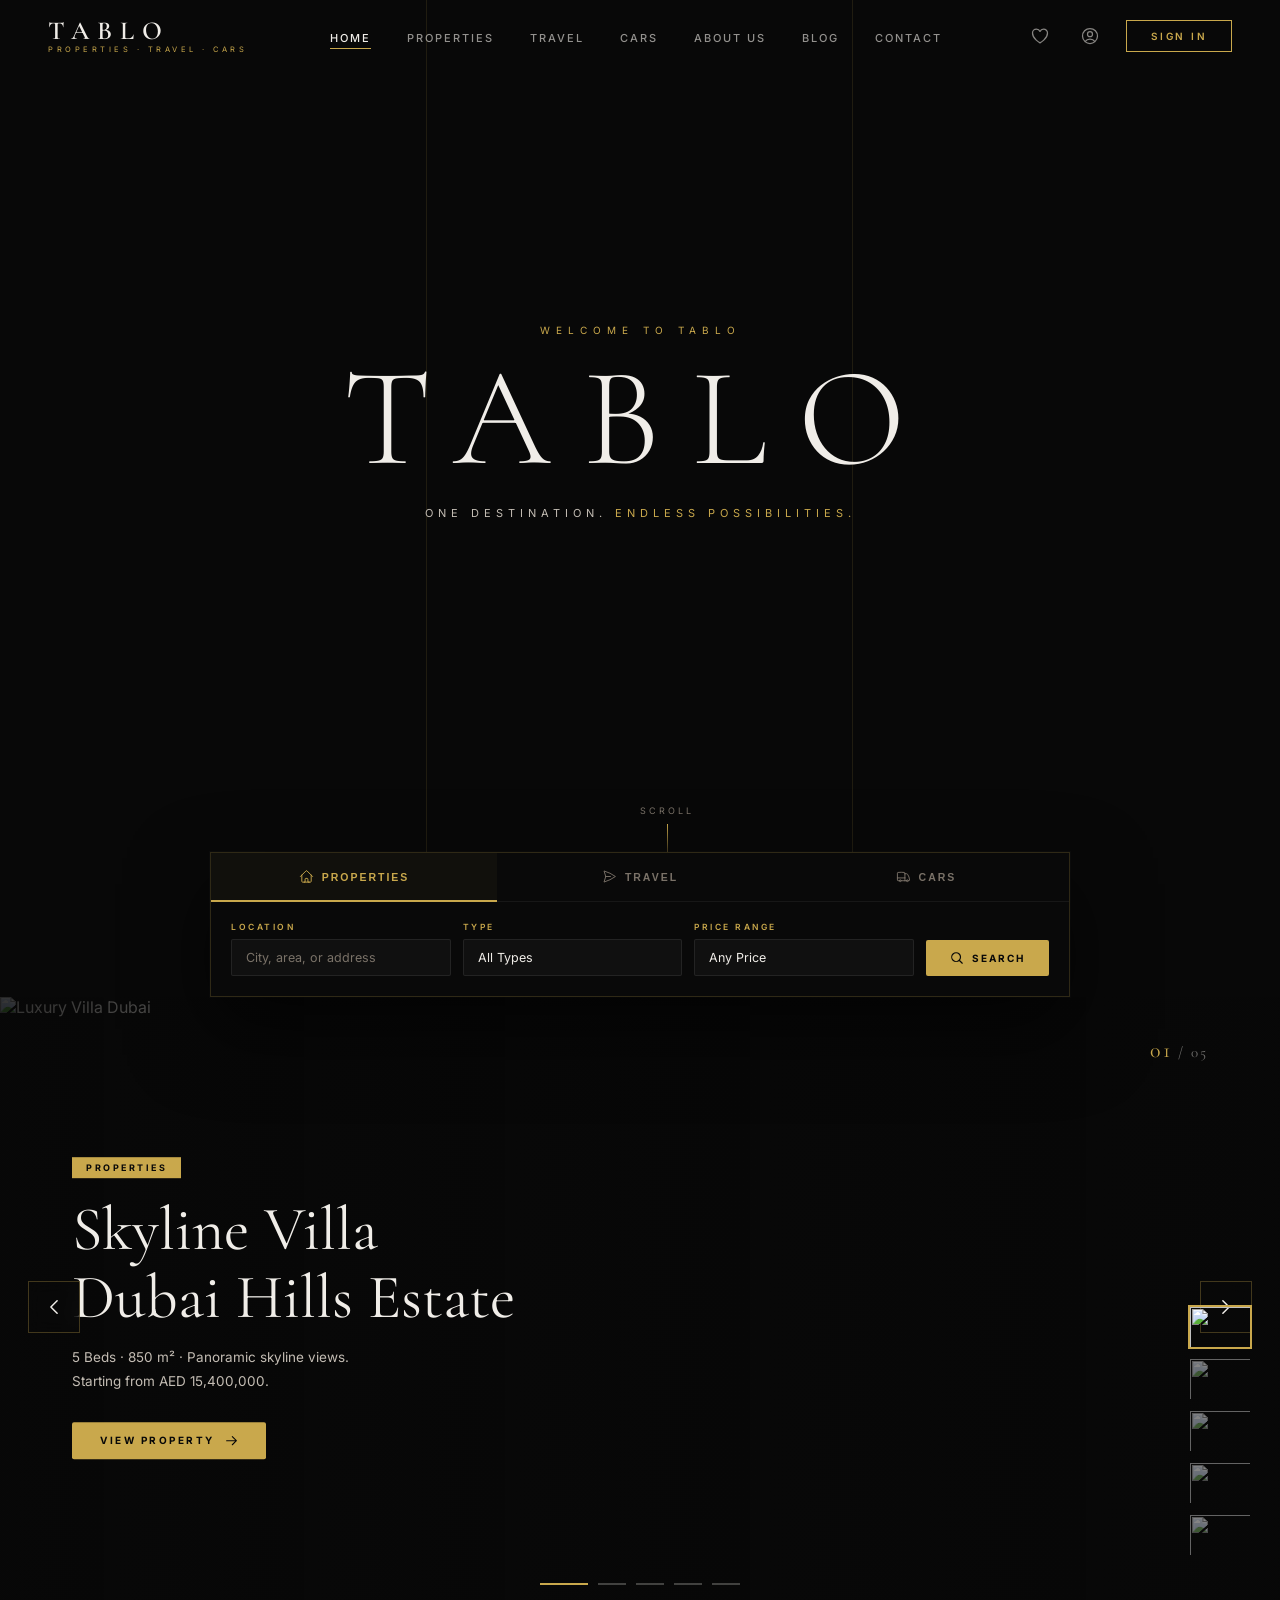
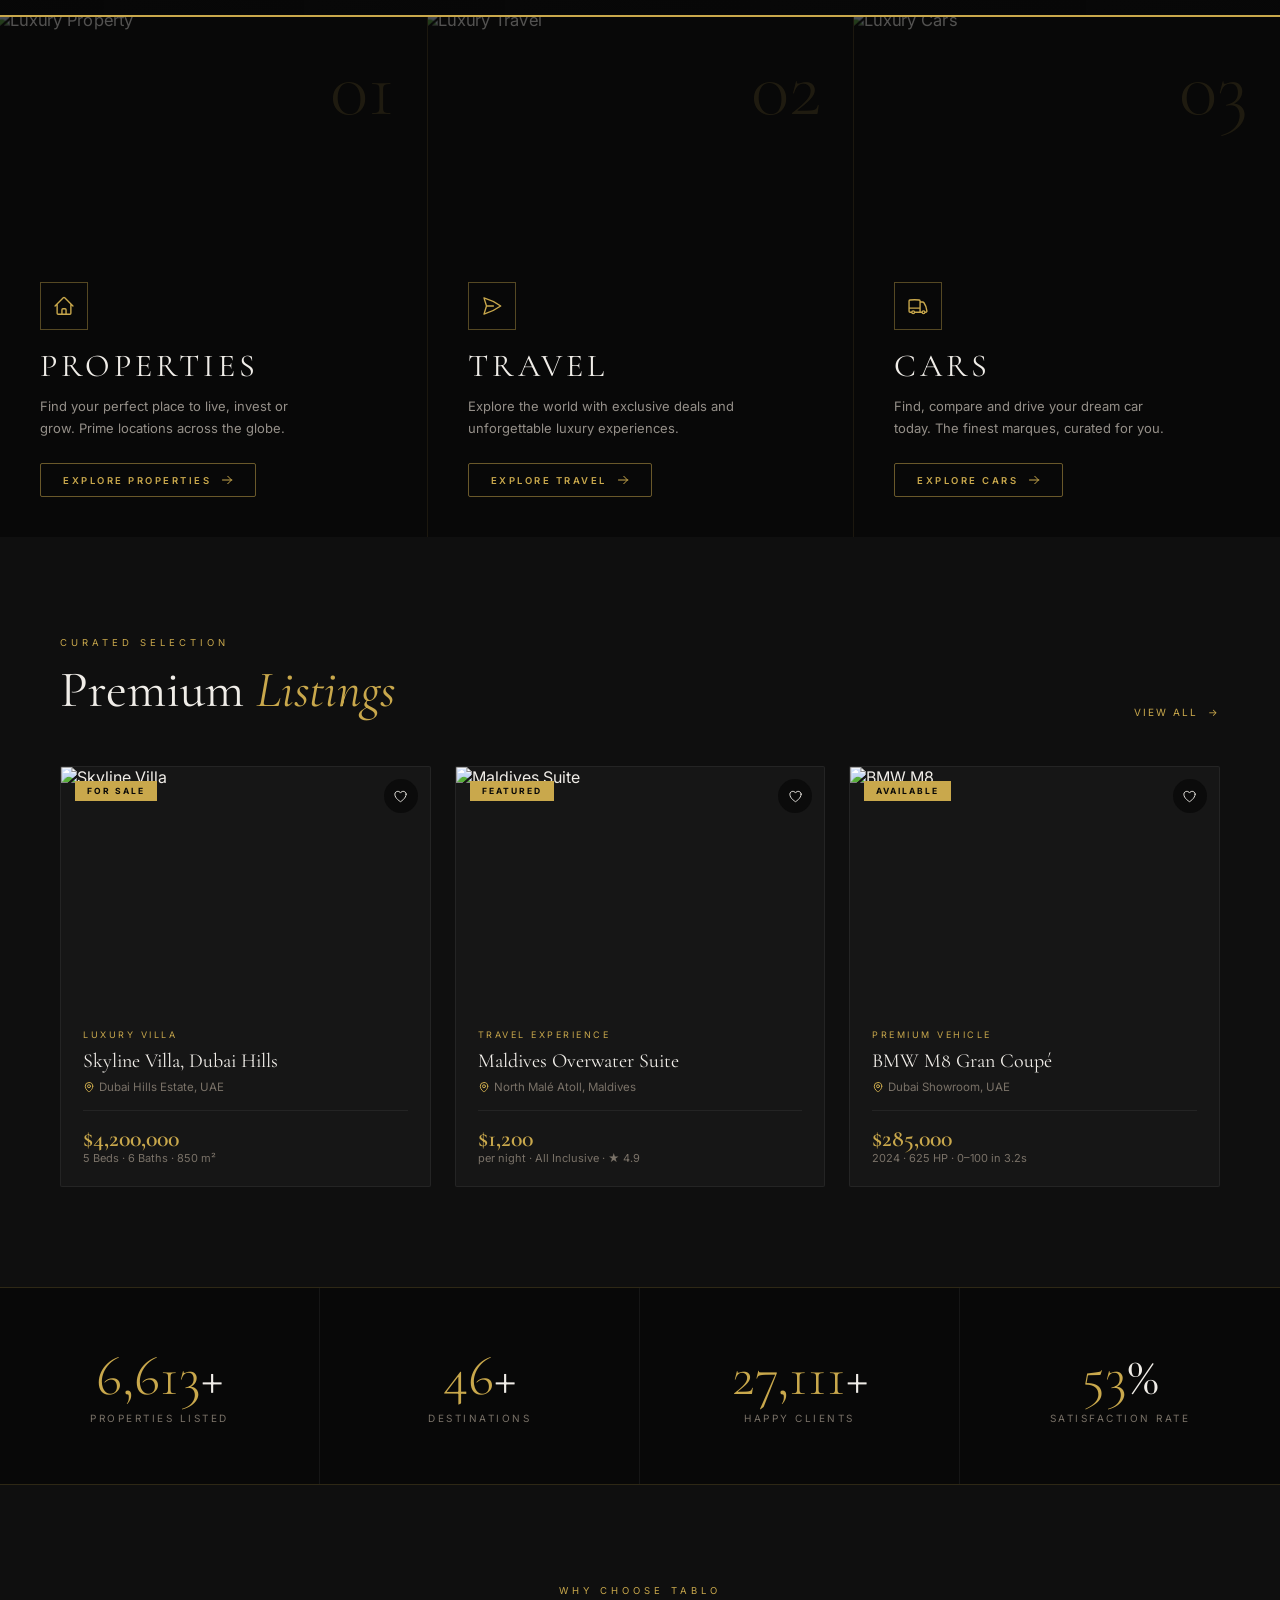
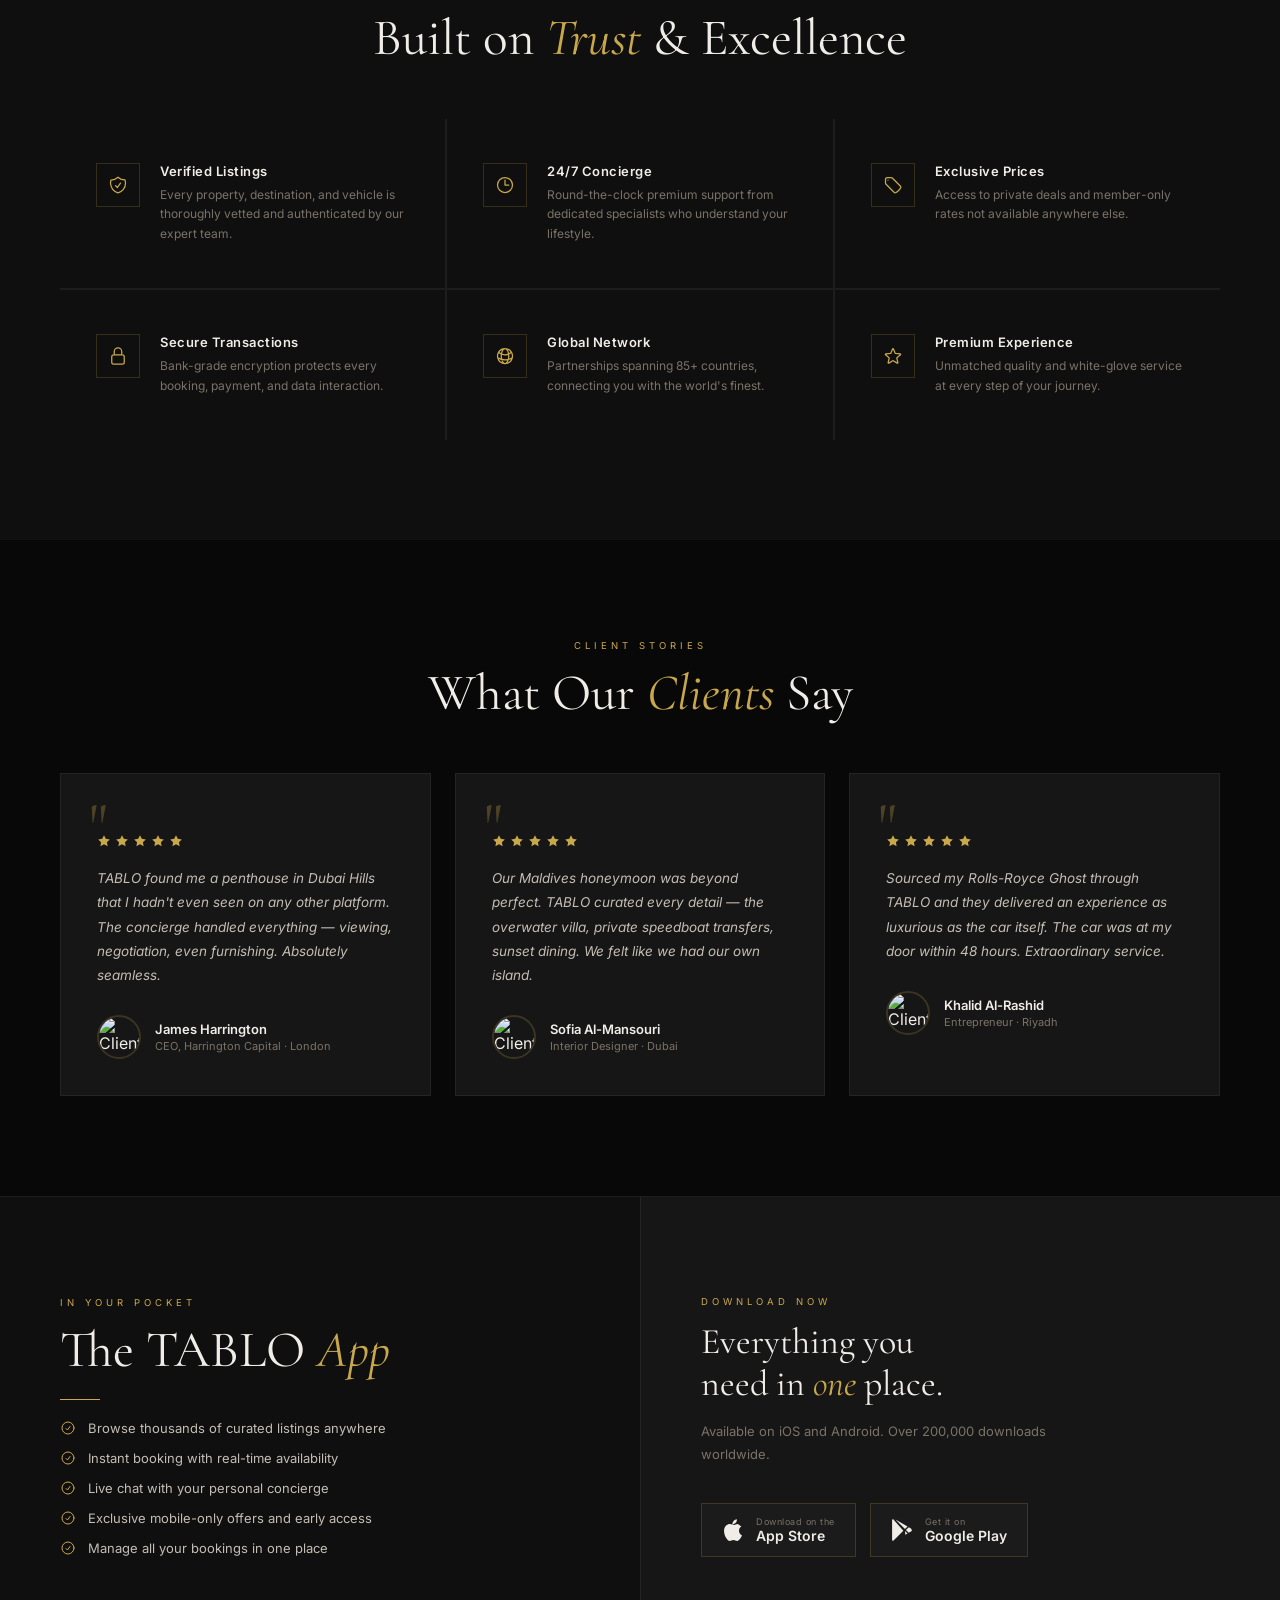
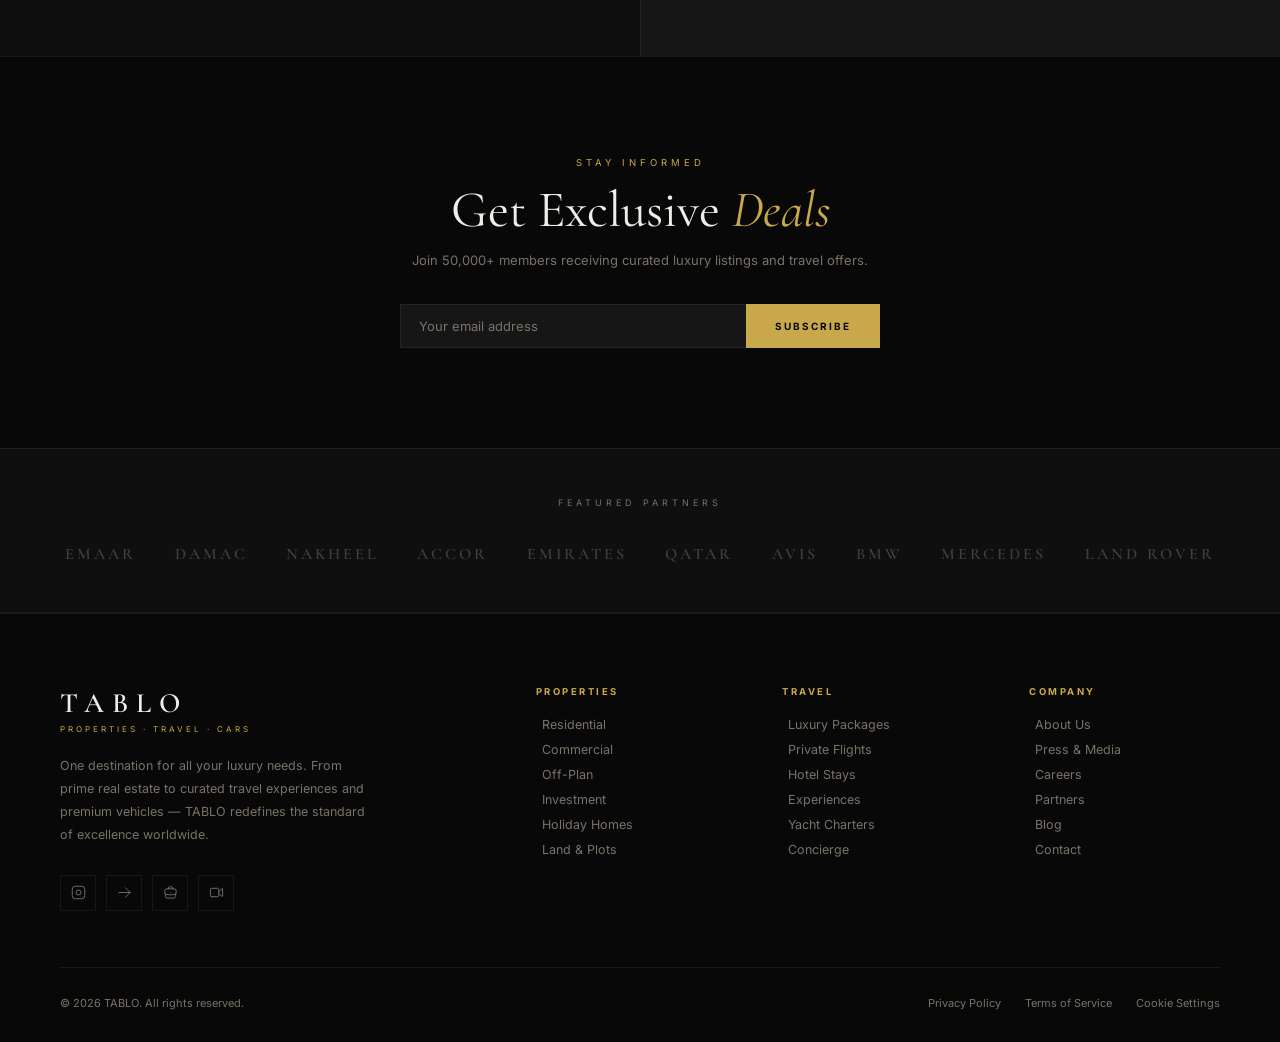
==== commit 8bedbac0: "Add professional full-width image slider 5-slide showcase slider between search bar and feature card" ====
--- a/index.html
+++ b/index.html
@@ -1241,6 +1241,243 @@
     .app-left, .app-right { padding: 60px 24px; }
     .stats-inner { grid-template-columns: 1fr 1fr; }
   }
+
+  /* ═══════════════════════════════════════════
+     IMAGE SLIDER
+  ═══════════════════════════════════════════ */
+  .slider-section {
+    position: relative;
+    width: 100%;
+    height: 620px;
+    overflow: hidden;
+    background: var(--dark);
+  }
+
+  .slider-track {
+    display: flex;
+    height: 100%;
+    transition: transform 0.85s cubic-bezier(.77,0,.18,1);
+    will-change: transform;
+  }
+
+  .slide {
+    position: relative;
+    min-width: 100%;
+    height: 100%;
+    overflow: hidden;
+  }
+
+  .slide img {
+    width: 100%;
+    height: 100%;
+    object-fit: cover;
+    transform: scale(1.04);
+    transition: transform 6s ease;
+  }
+  .slide.active img { transform: scale(1); }
+
+  .slide-overlay {
+    position: absolute;
+    inset: 0;
+    background: linear-gradient(
+      to right,
+      rgba(8,8,8,0.82) 0%,
+      rgba(8,8,8,0.42) 50%,
+      rgba(8,8,8,0.18) 100%
+    );
+  }
+
+  /* Caption */
+  .slide-caption {
+    position: absolute;
+    top: 50%;
+    left: 72px;
+    transform: translateY(-50%);
+    z-index: 2;
+    max-width: 520px;
+  }
+
+  .slide-badge {
+    display: inline-block;
+    background: var(--gold);
+    color: var(--dark);
+    font-size: 9px;
+    font-weight: 700;
+    letter-spacing: 2.5px;
+    text-transform: uppercase;
+    padding: 5px 14px;
+    margin-bottom: 18px;
+    opacity: 0;
+    transform: translateX(-20px);
+    transition: opacity 0.55s 0.2s ease, transform 0.55s 0.2s ease;
+  }
+  .slide.active .slide-badge { opacity: 1; transform: translateX(0); }
+
+  .slide-title {
+    font-family: 'Cormorant Garamond', serif;
+    font-size: clamp(36px, 5vw, 62px);
+    font-weight: 400;
+    color: var(--text);
+    line-height: 1.1;
+    margin-bottom: 14px;
+    opacity: 0;
+    transform: translateX(-24px);
+    transition: opacity 0.6s 0.35s ease, transform 0.6s 0.35s ease;
+  }
+  .slide.active .slide-title { opacity: 1; transform: translateX(0); }
+
+  .slide-desc {
+    font-size: 13.5px;
+    line-height: 1.75;
+    color: var(--text-sub);
+    margin-bottom: 28px;
+    opacity: 0;
+    transform: translateX(-20px);
+    transition: opacity 0.6s 0.5s ease, transform 0.6s 0.5s ease;
+  }
+  .slide.active .slide-desc { opacity: 1; transform: translateX(0); }
+
+  .slide-cta {
+    display: inline-flex;
+    align-items: center;
+    gap: 10px;
+    padding: 12px 28px;
+    background: var(--gold);
+    color: var(--dark);
+    font-size: 10px;
+    font-weight: 700;
+    letter-spacing: 2.5px;
+    text-transform: uppercase;
+    text-decoration: none;
+    border-radius: var(--radius);
+    opacity: 0;
+    transform: translateX(-20px);
+    transition: opacity 0.6s 0.65s ease, transform 0.6s 0.65s ease, background 0.25s;
+  }
+  .slide.active .slide-cta { opacity: 1; transform: translateX(0); }
+  .slide-cta:hover { background: var(--gold-light); }
+  .slide-cta svg { width: 13px; height: 13px; stroke: var(--dark); fill: none; }
+
+  /* Slide counter */
+  .slider-counter {
+    position: absolute;
+    top: 40px;
+    right: 72px;
+    z-index: 10;
+    font-family: 'Cormorant Garamond', serif;
+    font-size: 15px;
+    color: rgba(240,237,232,0.45);
+    letter-spacing: 2px;
+  }
+  .slider-counter .current { color: var(--gold); font-size: 22px; }
+
+  /* Arrows */
+  .slider-arrow {
+    position: absolute;
+    top: 50%;
+    transform: translateY(-50%);
+    z-index: 10;
+    width: 52px; height: 52px;
+    background: rgba(10,10,10,0.55);
+    border: 1px solid rgba(201,168,76,0.3);
+    backdrop-filter: blur(8px);
+    -webkit-backdrop-filter: blur(8px);
+    display: flex;
+    align-items: center;
+    justify-content: center;
+    cursor: pointer;
+    transition: background var(--transition), border-color var(--transition), transform 0.2s;
+  }
+  .slider-arrow:hover {
+    background: var(--gold);
+    border-color: var(--gold);
+    transform: translateY(-50%) scale(1.08);
+  }
+  .slider-arrow:hover svg { stroke: var(--dark); }
+  .slider-arrow svg { width: 20px; height: 20px; stroke: var(--text); fill: none; transition: stroke 0.2s; }
+  .slider-prev { left: 28px; }
+  .slider-next { right: 28px; }
+
+  /* Dots */
+  .slider-dots {
+    position: absolute;
+    bottom: 32px;
+    left: 50%;
+    transform: translateX(-50%);
+    z-index: 10;
+    display: flex;
+    gap: 10px;
+    align-items: center;
+  }
+  .slider-dot {
+    width: 28px; height: 2px;
+    background: rgba(240,237,232,0.25);
+    border: none;
+    cursor: pointer;
+    transition: background var(--transition), width var(--transition);
+    position: relative;
+    overflow: hidden;
+  }
+  .slider-dot.active {
+    width: 48px;
+    background: rgba(201,168,76,0.4);
+  }
+  .slider-dot.active::after {
+    content: '';
+    position: absolute;
+    top: 0; left: 0;
+    height: 100%;
+    background: var(--gold);
+    animation: dotProgress 5s linear forwards;
+  }
+  @keyframes dotProgress { from { width: 0; } to { width: 100%; } }
+
+  /* Progress bar */
+  .slider-progress {
+    position: absolute;
+    bottom: 0; left: 0;
+    height: 2px;
+    background: var(--gold);
+    width: 0;
+    z-index: 10;
+    animation: sliderProgress 5s linear infinite;
+  }
+  @keyframes sliderProgress { from { width: 0; } to { width: 100%; } }
+
+  /* Thumbnail strip */
+  .slider-thumbs {
+    position: absolute;
+    bottom: 60px;
+    right: 28px;
+    z-index: 10;
+    display: flex;
+    flex-direction: column;
+    gap: 8px;
+  }
+  .slider-thumb {
+    width: 64px; height: 44px;
+    object-fit: cover;
+    border: 2px solid transparent;
+    cursor: pointer;
+    opacity: 0.5;
+    transition: opacity var(--transition), border-color var(--transition);
+    filter: grayscale(0.4);
+  }
+  .slider-thumb.active {
+    border-color: var(--gold);
+    opacity: 1;
+    filter: none;
+  }
+
+  @media (max-width: 768px) {
+    .slider-section { height: 480px; }
+    .slide-caption { left: 24px; right: 24px; max-width: none; }
+    .slider-counter { right: 24px; top: 24px; }
+    .slider-thumbs { display: none; }
+    .slider-arrow { width: 40px; height: 40px; }
+    .slider-prev { left: 12px; }
+    .slider-next { right: 12px; }
+  }
   </style>
 </head>
 <body>
@@ -1453,6 +1690,127 @@
       </button>
     </div>
   </div>
+</div>
+
+<!-- ═══════════════ IMAGE SLIDER ═══════════════ -->
+<div class="slider-section" id="slider"
+     onmouseenter="sliderPause()" onmouseleave="sliderResume()">
+
+  <!-- Track -->
+  <div class="slider-track" id="sliderTrack">
+
+    <!-- Slide 1 — Property -->
+    <div class="slide active">
+      <img src="https://images.unsplash.com/photo-1613977257363-707ba9348227?w=1600&q=85" alt="Luxury Villa Dubai" loading="eager" />
+      <div class="slide-overlay"></div>
+      <div class="slide-caption">
+        <span class="slide-badge">Properties</span>
+        <h2 class="slide-title">Skyline Villa<br/>Dubai Hills Estate</h2>
+        <p class="slide-desc">5 Beds · 850 m² · Panoramic skyline views.<br/>Starting from AED 15,400,000.</p>
+        <a href="#" class="slide-cta">
+          View Property
+          <svg viewBox="0 0 24 24" stroke-width="2"><path stroke-linecap="round" stroke-linejoin="round" d="M13.5 4.5 21 12m0 0-7.5 7.5M21 12H3"/></svg>
+        </a>
+      </div>
+    </div>
+
+    <!-- Slide 2 — Travel -->
+    <div class="slide">
+      <img src="https://images.unsplash.com/photo-1573843981267-be1999ff37cd?w=1600&q=85" alt="Maldives Overwater Bungalow" loading="lazy" />
+      <div class="slide-overlay"></div>
+      <div class="slide-caption">
+        <span class="slide-badge">Travel</span>
+        <h2 class="slide-title">Maldives<br/>Overwater Retreat</h2>
+        <p class="slide-desc">7-night luxury package · Private butler · All-inclusive.<br/>From $1,200 per night.</p>
+        <a href="#" class="slide-cta">
+          Explore Package
+          <svg viewBox="0 0 24 24" stroke-width="2"><path stroke-linecap="round" stroke-linejoin="round" d="M13.5 4.5 21 12m0 0-7.5 7.5M21 12H3"/></svg>
+        </a>
+      </div>
+    </div>
+
+    <!-- Slide 3 — Cars -->
+    <div class="slide">
+      <img src="https://images.unsplash.com/photo-1544636331-e26879cd4d9b?w=1600&q=85" alt="Luxury Sports Car" loading="lazy" />
+      <div class="slide-overlay"></div>
+      <div class="slide-caption">
+        <span class="slide-badge">Cars</span>
+        <h2 class="slide-title">Drive Your<br/>Dream Car Today</h2>
+        <p class="slide-desc">Curated selection of the world's finest automobiles.<br/>BMW · Rolls-Royce · Ferrari · Bentley.</p>
+        <a href="#" class="slide-cta">
+          Browse Cars
+          <svg viewBox="0 0 24 24" stroke-width="2"><path stroke-linecap="round" stroke-linejoin="round" d="M13.5 4.5 21 12m0 0-7.5 7.5M21 12H3"/></svg>
+        </a>
+      </div>
+    </div>
+
+    <!-- Slide 4 — Property 2 -->
+    <div class="slide">
+      <img src="https://images.unsplash.com/photo-1600596542815-ffad4c1539a9?w=1600&q=85" alt="Modern Penthouse" loading="lazy" />
+      <div class="slide-overlay"></div>
+      <div class="slide-caption">
+        <span class="slide-badge">New Listing</span>
+        <h2 class="slide-title">Palm Jumeirah<br/>Penthouse</h2>
+        <p class="slide-desc">4 Beds · 360° sea views · Private rooftop pool.<br/>$6,800,000 — Exclusive to TABLO.</p>
+        <a href="#" class="slide-cta">
+          See Details
+          <svg viewBox="0 0 24 24" stroke-width="2"><path stroke-linecap="round" stroke-linejoin="round" d="M13.5 4.5 21 12m0 0-7.5 7.5M21 12H3"/></svg>
+        </a>
+      </div>
+    </div>
+
+    <!-- Slide 5 — Travel 2 -->
+    <div class="slide">
+      <img src="https://images.unsplash.com/photo-1506905925346-21bda4d32df4?w=1600&q=85" alt="Santorini Greece" loading="lazy" />
+      <div class="slide-overlay"></div>
+      <div class="slide-caption">
+        <span class="slide-badge">Featured Escape</span>
+        <h2 class="slide-title">Santorini<br/>Private Retreat</h2>
+        <p class="slide-desc">Cliffside villa · Infinity pool · Sunset caldera views.<br/>Book your Mediterranean escape today.</p>
+        <a href="#" class="slide-cta">
+          Discover More
+          <svg viewBox="0 0 24 24" stroke-width="2"><path stroke-linecap="round" stroke-linejoin="round" d="M13.5 4.5 21 12m0 0-7.5 7.5M21 12H3"/></svg>
+        </a>
+      </div>
+    </div>
+
+  </div><!-- /slider-track -->
+
+  <!-- Counter -->
+  <div class="slider-counter">
+    <span class="current" id="sliderCurrent">01</span>
+    <span> / 05</span>
+  </div>
+
+  <!-- Arrows -->
+  <button class="slider-arrow slider-prev" onclick="slideMove(-1)" aria-label="Previous">
+    <svg viewBox="0 0 24 24" stroke-width="1.8"><path stroke-linecap="round" stroke-linejoin="round" d="M15.75 19.5 8.25 12l7.5-7.5"/></svg>
+  </button>
+  <button class="slider-arrow slider-next" onclick="slideMove(1)" aria-label="Next">
+    <svg viewBox="0 0 24 24" stroke-width="1.8"><path stroke-linecap="round" stroke-linejoin="round" d="m8.25 4.5 7.5 7.5-7.5 7.5"/></svg>
+  </button>
+
+  <!-- Dots -->
+  <div class="slider-dots" id="sliderDots">
+    <button class="slider-dot active" onclick="slideTo(0)" aria-label="Slide 1"></button>
+    <button class="slider-dot" onclick="slideTo(1)" aria-label="Slide 2"></button>
+    <button class="slider-dot" onclick="slideTo(2)" aria-label="Slide 3"></button>
+    <button class="slider-dot" onclick="slideTo(3)" aria-label="Slide 4"></button>
+    <button class="slider-dot" onclick="slideTo(4)" aria-label="Slide 5"></button>
+  </div>
+
+  <!-- Thumbnail strip -->
+  <div class="slider-thumbs">
+    <img src="https://images.unsplash.com/photo-1613977257363-707ba9348227?w=120&q=70" class="slider-thumb active" onclick="slideTo(0)" alt="" loading="eager" />
+    <img src="https://images.unsplash.com/photo-1573843981267-be1999ff37cd?w=120&q=70" class="slider-thumb" onclick="slideTo(1)" alt="" loading="lazy" />
+    <img src="https://images.unsplash.com/photo-1544636331-e26879cd4d9b?w=120&q=70" class="slider-thumb" onclick="slideTo(2)" alt="" loading="lazy" />
+    <img src="https://images.unsplash.com/photo-1600596542815-ffad4c1539a9?w=120&q=70" class="slider-thumb" onclick="slideTo(3)" alt="" loading="lazy" />
+    <img src="https://images.unsplash.com/photo-1506905925346-21bda4d32df4?w=120&q=70" class="slider-thumb" onclick="slideTo(4)" alt="" loading="lazy" />
+  </div>
+
+  <!-- Progress bar -->
+  <div class="slider-progress" id="sliderProgress"></div>
+
 </div>
 
 <!-- ═══════════════ FEATURE CARDS ═══════════════ -->
@@ -1993,6 +2351,72 @@
     btn.style.background = '#2d6a4f';
     setTimeout(() => { btn.textContent = 'Subscribe'; btn.style.background = ''; }, 3000);
   });
+
+  /* ── Image Slider ── */
+  (function () {
+    const track      = document.getElementById('sliderTrack');
+    const slides     = Array.from(track.querySelectorAll('.slide'));
+    const dots       = Array.from(document.querySelectorAll('.slider-dot'));
+    const thumbs     = Array.from(document.querySelectorAll('.slider-thumb'));
+    const counter    = document.getElementById('sliderCurrent');
+    const progressEl = document.getElementById('sliderProgress');
+
+    const TOTAL    = slides.length;
+    const INTERVAL = 5000;
+    let current  = 0;
+    let timer    = null;
+    let paused   = false;
+
+    function goTo(idx) {
+      slides[current].classList.remove('active');
+      dots[current].classList.remove('active');
+      thumbs[current].classList.remove('active');
+
+      current = (idx + TOTAL) % TOTAL;
+
+      slides[current].classList.add('active');
+      dots[current].classList.add('active');
+      thumbs[current].classList.add('active');
+
+      track.style.transform = `translateX(-${current * 100}%)`;
+      counter.textContent = String(current + 1).padStart(2, '0');
+
+      /* restart progress bar */
+      progressEl.style.animation = 'none';
+      progressEl.offsetHeight;
+      progressEl.style.animation = `sliderProgress ${INTERVAL}ms linear forwards`;
+    }
+
+    function next() { goTo(current + 1); }
+
+    function startTimer() {
+      clearInterval(timer);
+      timer = setInterval(() => { if (!paused) next(); }, INTERVAL);
+    }
+
+    window.slideMove = (dir) => { goTo(current + dir); startTimer(); };
+    window.slideTo  = (idx)  => { goTo(idx);           startTimer(); };
+    window.sliderPause  = () => { paused = true; };
+    window.sliderResume = () => { paused = false; };
+
+    /* Touch / swipe support */
+    let touchStartX = 0;
+    const sliderEl = document.getElementById('slider');
+    sliderEl.addEventListener('touchstart', (e) => { touchStartX = e.changedTouches[0].clientX; }, { passive: true });
+    sliderEl.addEventListener('touchend',   (e) => {
+      const dx = e.changedTouches[0].clientX - touchStartX;
+      if (Math.abs(dx) > 50) { slideMove(dx < 0 ? 1 : -1); }
+    }, { passive: true });
+
+    /* Keyboard */
+    document.addEventListener('keydown', (e) => {
+      if (e.key === 'ArrowLeft')  slideMove(-1);
+      if (e.key === 'ArrowRight') slideMove(1);
+    });
+
+    startTimer();
+    progressEl.style.animation = `sliderProgress ${INTERVAL}ms linear forwards`;
+  })();
 </script>
 </body>
 </html>
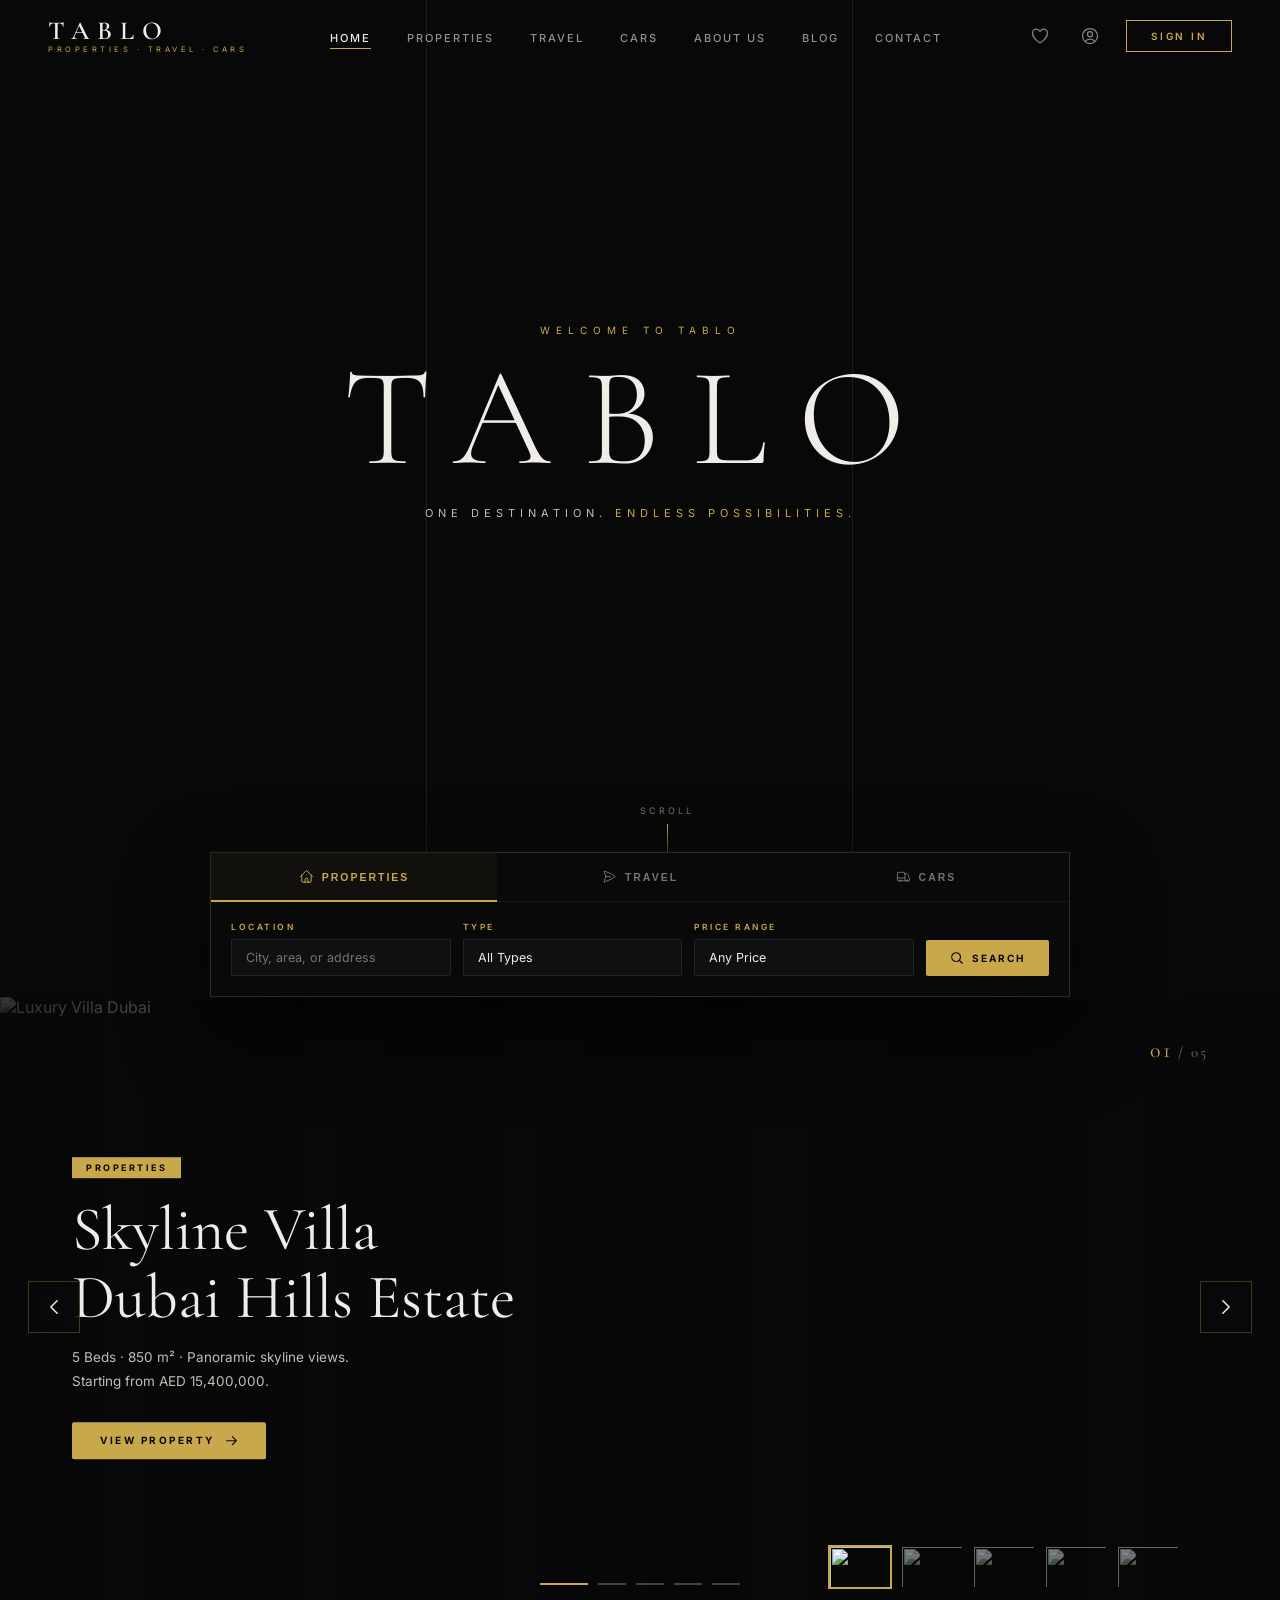
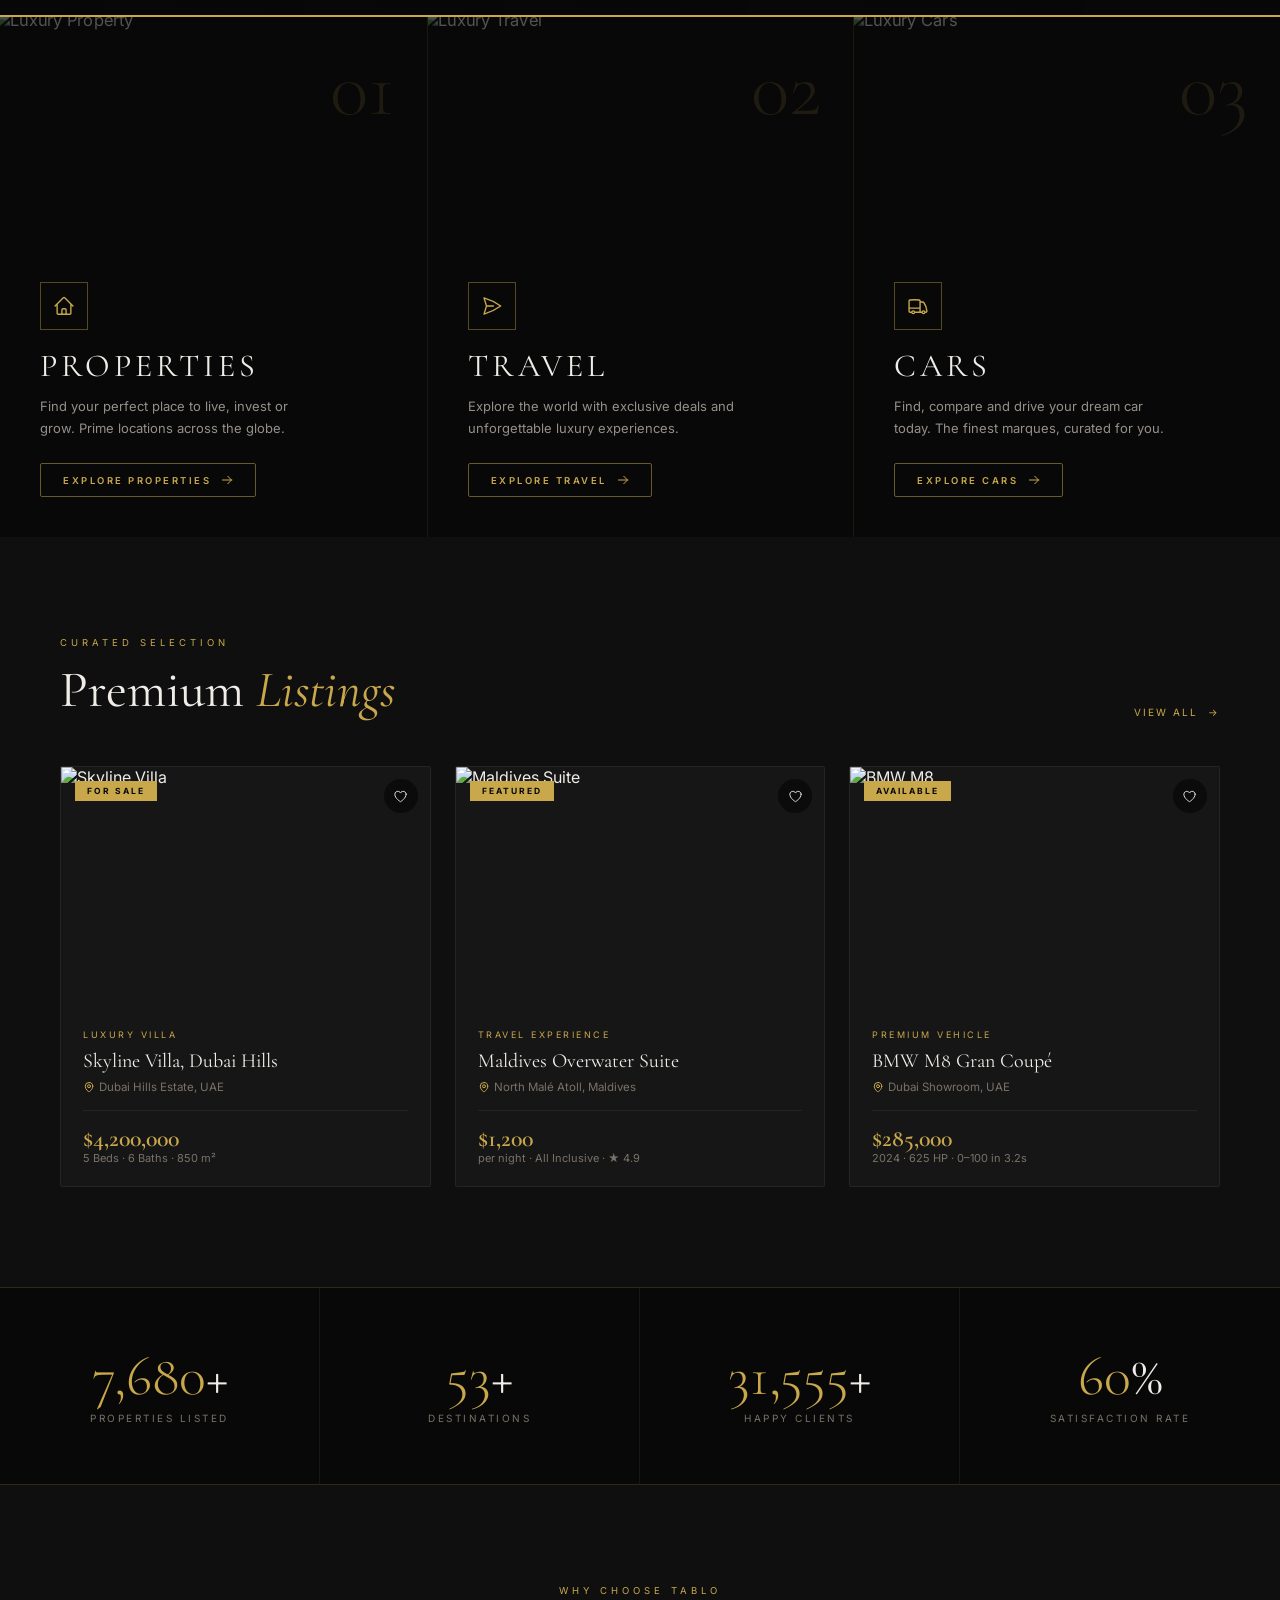
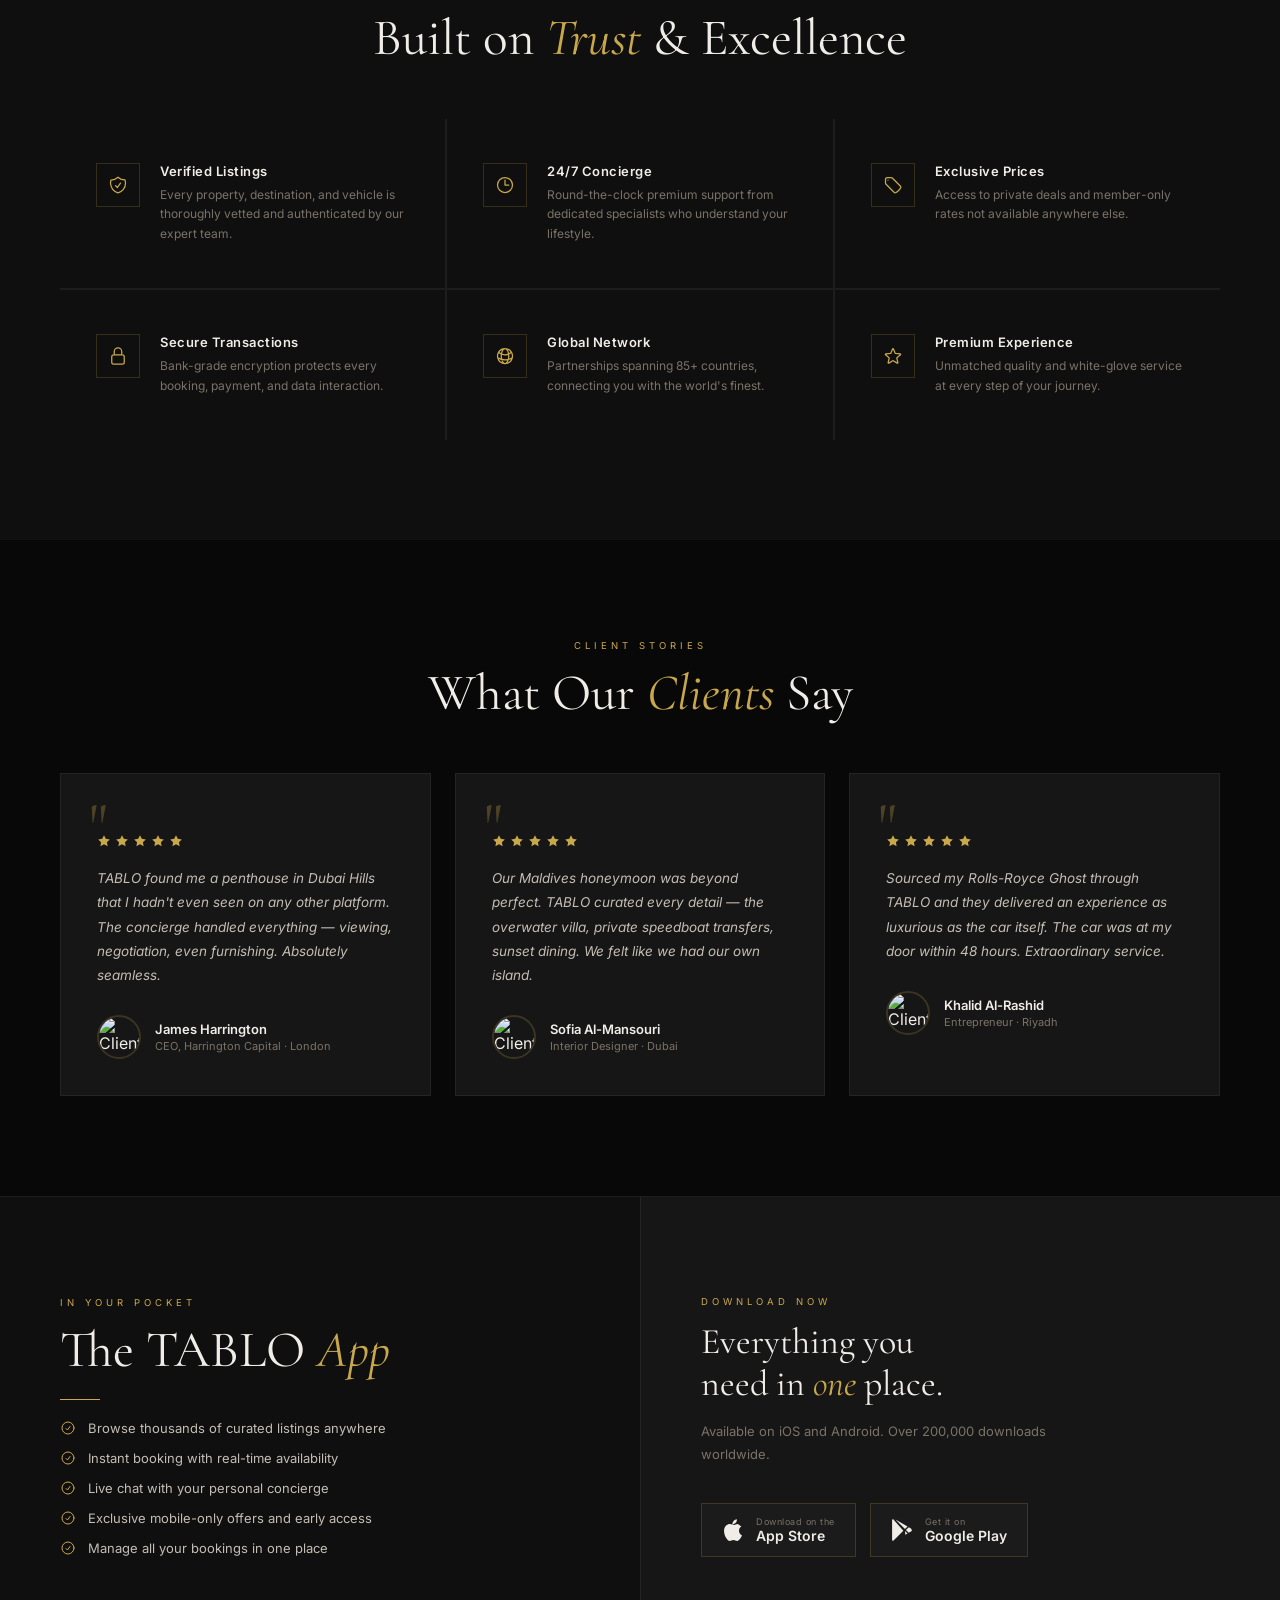
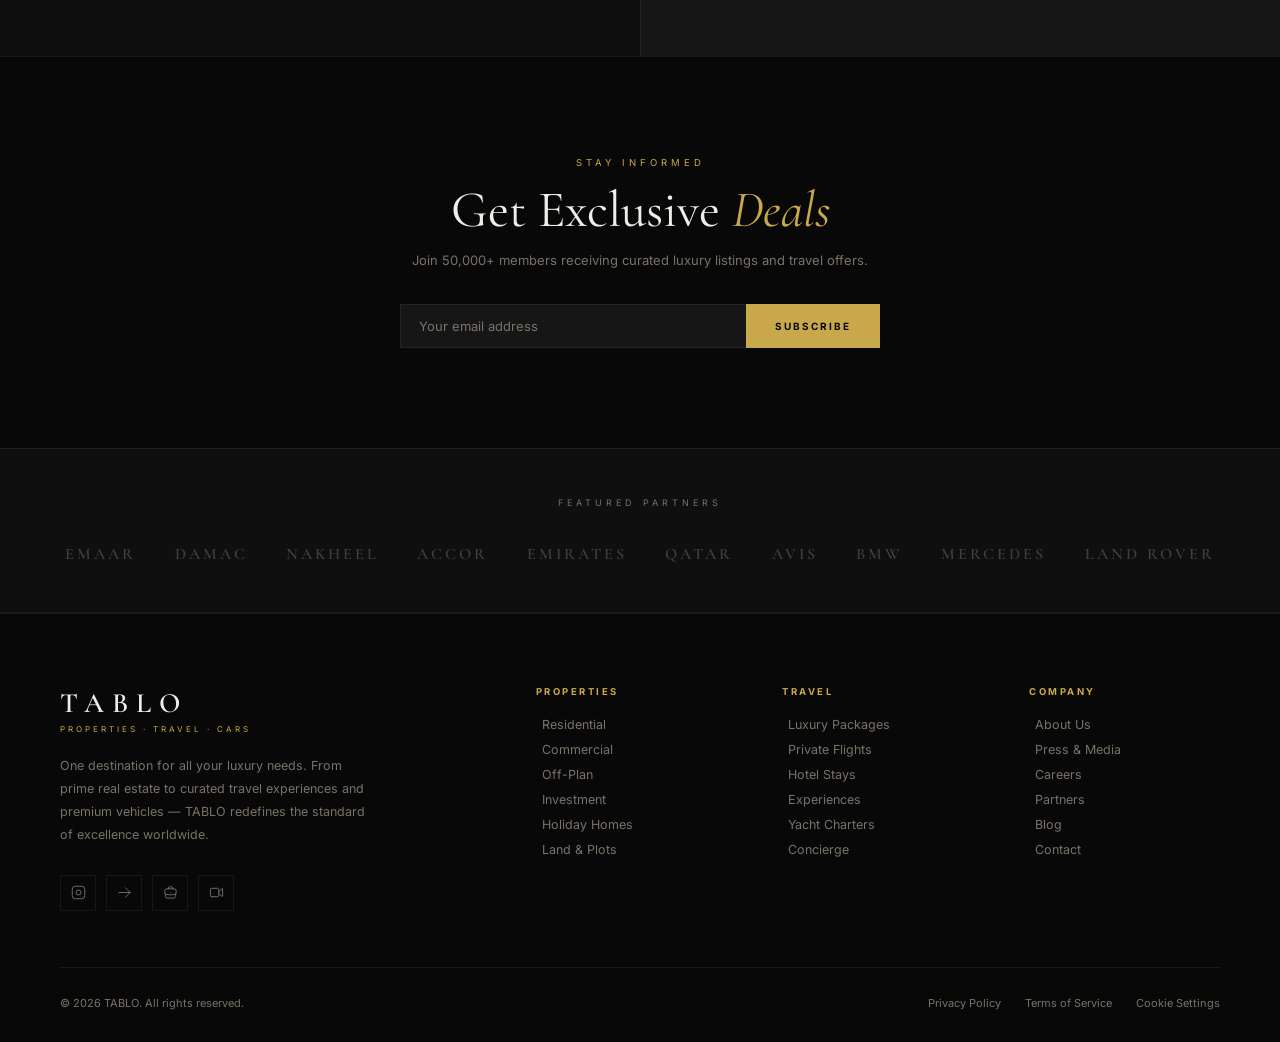
==== commit 536e37e0: "Fix slider thumbnail strip overlapping next arrow The vertical thumbnail stack (bottom:60px, right:2" ====
--- a/index.html
+++ b/index.html
@@ -1447,11 +1447,11 @@
   /* Thumbnail strip */
   .slider-thumbs {
     position: absolute;
-    bottom: 60px;
-    right: 28px;
+    bottom: 28px;
+    right: 100px;
     z-index: 10;
     display: flex;
-    flex-direction: column;
+    flex-direction: row;
     gap: 8px;
   }
   .slider-thumb {
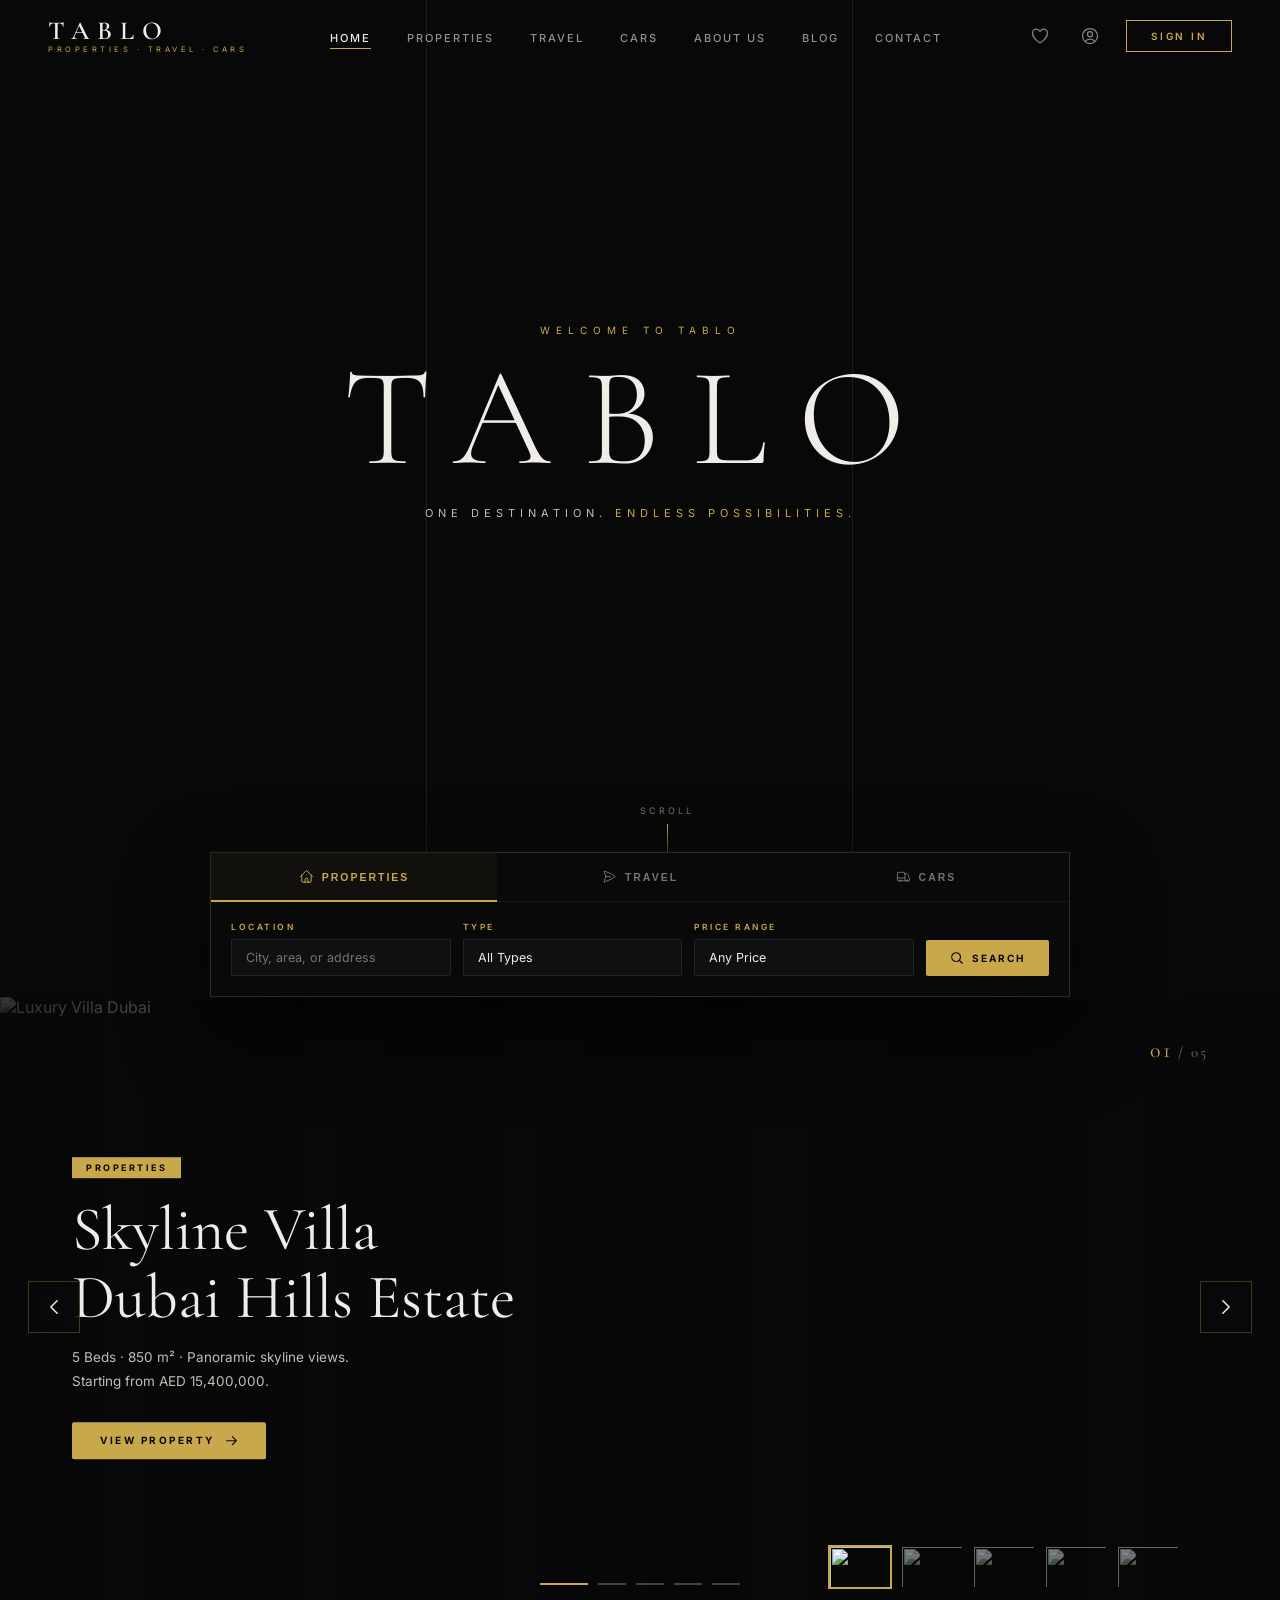
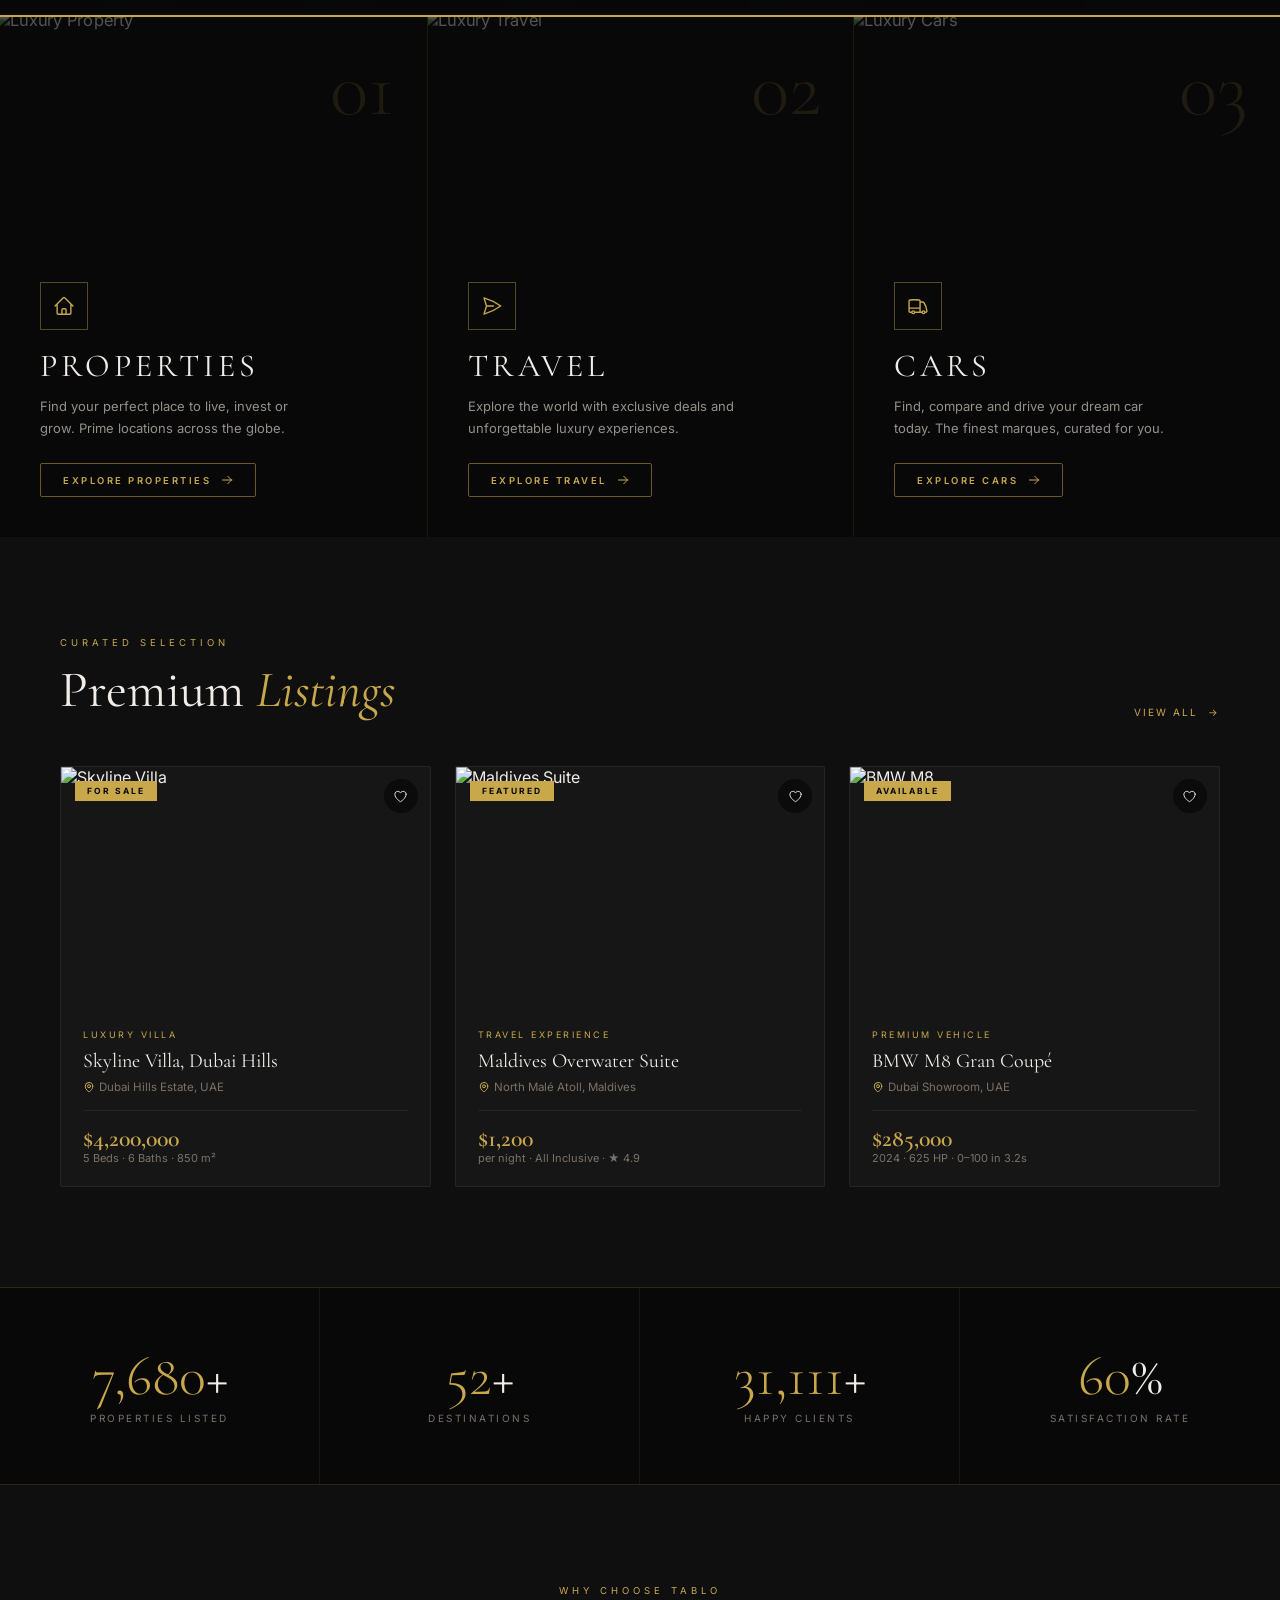
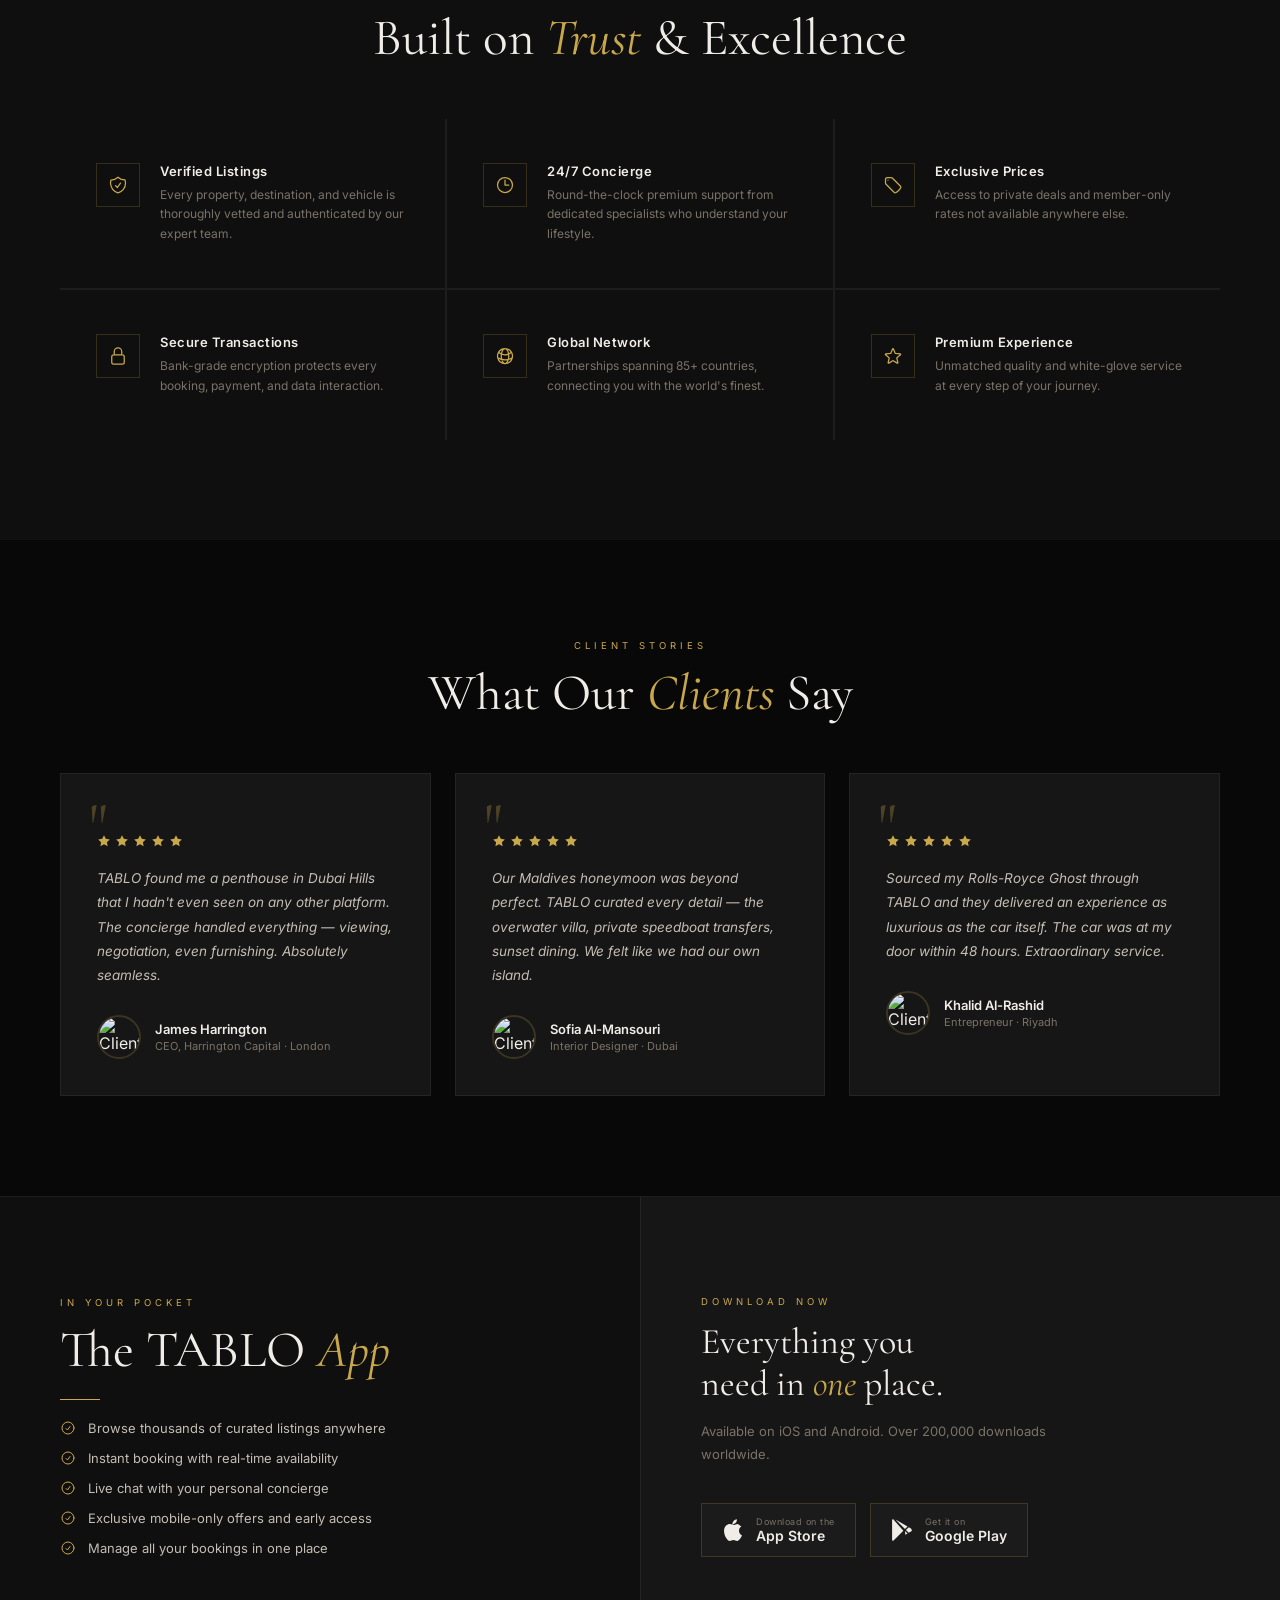
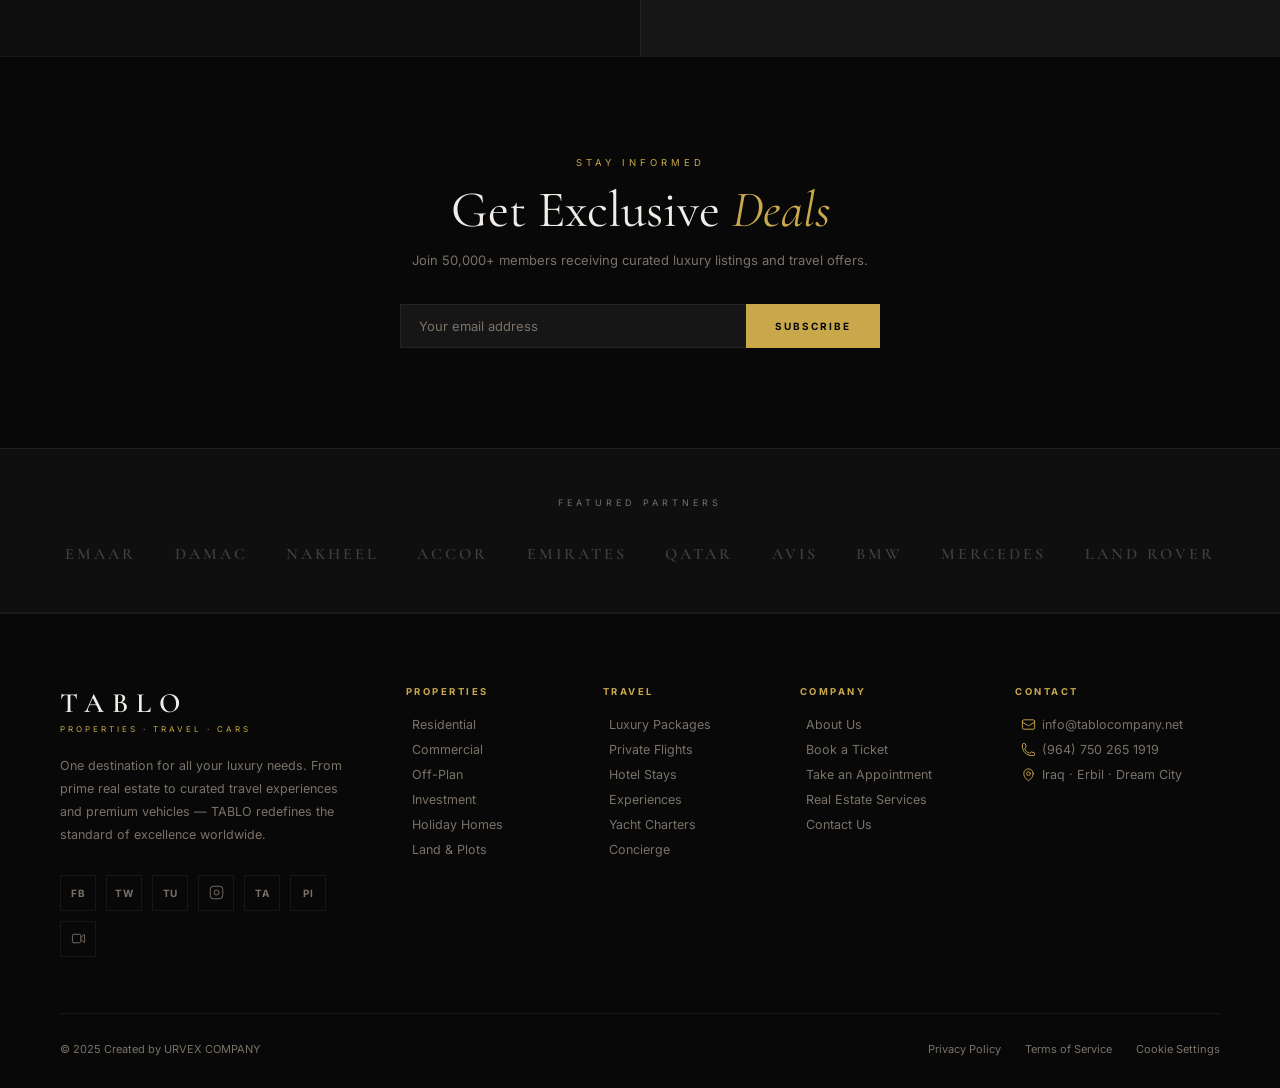
==== commit af51edf6: "Update footer with TABLO's real contact, company, and social info Replace placeholder footer content" ====
--- a/index.html
+++ b/index.html
@@ -1116,8 +1116,8 @@
 
   .footer-top {
     display: grid;
-    grid-template-columns: 2.2fr 1fr 1fr 1fr;
-    gap: 56px;
+    grid-template-columns: 1.6fr 0.8fr 0.8fr 0.9fr 1.1fr;
+    gap: 48px;
     margin-bottom: 56px;
   }
 
@@ -1146,7 +1146,7 @@
     margin-bottom: 28px;
   }
 
-  .footer-socials { display: flex; gap: 10px; }
+  .footer-socials { display: flex; gap: 10px; flex-wrap: wrap; }
   .social-btn {
     width: 36px; height: 36px;
     border: 1px solid var(--border-soft);
@@ -1159,7 +1159,18 @@
     text-decoration: none;
   }
   .social-btn:hover { border-color: var(--gold); background: var(--gold-dim); }
-  .social-btn svg { width: 15px; height: 15px; stroke: var(--text-muted); fill: none; }
+  .social-btn svg { width: 15px; height: 15px; stroke: var(--text-muted); fill: none; transition: stroke var(--transition); }
+  .social-btn-text {
+    font-size: 10px;
+    font-weight: 700;
+    letter-spacing: 0.5px;
+    color: var(--text-muted);
+    transition: color var(--transition);
+  }
+  .social-btn:hover svg { stroke: var(--gold); }
+  .social-btn:hover .social-btn-text { color: var(--gold); }
+
+  .footer-contact a svg { width: 15px; height: 15px; stroke: var(--gold); fill: none; flex-shrink: 0; }
 
   .footer-col h5 {
     font-size: 9.5px;
@@ -2195,14 +2206,23 @@
       <span class="sub">Properties · Travel · Cars</span>
       <p>One destination for all your luxury needs. From prime real estate to curated travel experiences and premium vehicles — TABLO redefines the standard of excellence worldwide.</p>
       <div class="footer-socials">
+        <a href="https://www.facebook.com/profile.php?id=61570019833830" class="social-btn" aria-label="Facebook" target="_blank" rel="noopener">
+          <span class="social-btn-text">FB</span>
+        </a>
+        <a href="#" class="social-btn" aria-label="Twitter">
+          <span class="social-btn-text">TW</span>
+        </a>
+        <a href="#" class="social-btn" aria-label="Tumblr">
+          <span class="social-btn-text">TU</span>
+        </a>
         <a href="#" class="social-btn" aria-label="Instagram">
           <svg viewBox="0 0 24 24" stroke-width="1.5"><rect x="2" y="2" width="20" height="20" rx="5" ry="5"/><path d="M16 11.37A4 4 0 1 1 12.63 8 4 4 0 0 1 16 11.37z"/><line x1="17.5" y1="6.5" x2="17.51" y2="6.5"/></svg>
         </a>
-        <a href="#" class="social-btn" aria-label="Twitter / X">
-          <svg viewBox="0 0 24 24" stroke-width="1.5"><path stroke-linecap="round" stroke-linejoin="round" d="M13.5 4.5 21 12m0 0-7.5 7.5M21 12H3"/></svg>
+        <a href="#" class="social-btn" aria-label="Tripadvisor">
+          <span class="social-btn-text">TA</span>
         </a>
-        <a href="#" class="social-btn" aria-label="LinkedIn">
-          <svg viewBox="0 0 24 24" stroke-width="1.5"><path stroke-linecap="round" stroke-linejoin="round" d="M20.25 14.15v4.25c0 1.094-.787 2.036-1.872 2.18-2.087.277-4.216.42-6.378.42s-4.291-.143-6.378-.42c-1.085-.144-1.872-1.086-1.872-2.18v-4.25m16.5 0a2.18 2.18 0 0 0 .75-1.661V8.706c0-1.081-.768-2.015-1.837-2.175a48.114 48.114 0 0 0-3.413-.387m4.5 8.006c-.194.165-.42.295-.673.38A23.978 23.978 0 0 1 12 15.75c-2.648 0-5.195-.429-7.577-1.22a2.016 2.016 0 0 1-.673-.38m0 0A2.18 2.18 0 0 1 3 12.489V8.706c0-1.081.768-2.015 1.837-2.175a48.111 48.111 0 0 1 3.413-.387m7.5 0V5.25A2.25 2.25 0 0 0 13.5 3h-3a2.25 2.25 0 0 0-2.25 2.25v.894m7.5 0a48.667 48.667 0 0 0-7.5 0M12 12.75h.008v.008H12v-.008Z"/></svg>
+        <a href="#" class="social-btn" aria-label="Pinterest">
+          <span class="social-btn-text">PI</span>
         </a>
         <a href="#" class="social-btn" aria-label="YouTube">
           <svg viewBox="0 0 24 24" stroke-width="1.5"><path stroke-linecap="round" stroke-linejoin="round" d="m15.75 10.5 4.72-4.72a.75.75 0 0 1 1.28.53v11.38a.75.75 0 0 1-1.28.53l-4.72-4.72M4.5 18.75h9a2.25 2.25 0 0 0 2.25-2.25v-9a2.25 2.25 0 0 0-2.25-2.25h-9A2.25 2.25 0 0 0 2.25 7.5v9a2.25 2.25 0 0 0 2.25 2.25Z"/></svg>
@@ -2237,18 +2257,41 @@
     <div class="footer-col reveal d3">
       <h5>Company</h5>
       <ul>
-        <li><a href="#">About Us</a></li>
-        <li><a href="#">Press & Media</a></li>
-        <li><a href="#">Careers</a></li>
-        <li><a href="#">Partners</a></li>
-        <li><a href="#">Blog</a></li>
-        <li><a href="#">Contact</a></li>
+        <li><a href="https://tablocompanyco.wpcomstaging.com/?page_id=814?page_id=803" target="_blank" rel="noopener">About Us</a></li>
+        <li><a href="https://tablocompanyco.wpcomstaging.com/" target="_blank" rel="noopener">Book a Ticket</a></li>
+        <li><a href="https://tablocompanyco.wpcomstaging.com/?page_id=838" target="_blank" rel="noopener">Take an Appointment</a></li>
+        <li><a href="https://tablocompanyco.wpcomstaging.com/?page_id=425" target="_blank" rel="noopener">Real Estate Services</a></li>
+        <li><a href="https://tablocompanyco.wpcomstaging.com/?page_id=838" target="_blank" rel="noopener">Contact Us</a></li>
       </ul>
     </div>
+
+    <div class="footer-col reveal d4">
+      <h5>Contact</h5>
+      <ul class="footer-contact">
+        <li>
+          <a href="mailto:info@tablocompany.net">
+            <svg viewBox="0 0 24 24" stroke-width="1.5"><path stroke-linecap="round" stroke-linejoin="round" d="M21.75 6.75v10.5a2.25 2.25 0 0 1-2.25 2.25h-15a2.25 2.25 0 0 1-2.25-2.25V6.75m19.5 0A2.25 2.25 0 0 0 19.5 4.5h-15a2.25 2.25 0 0 0-2.25 2.25m19.5 0v.243a2.25 2.25 0 0 1-1.07 1.916l-7.5 4.615a2.25 2.25 0 0 1-2.36 0L3.32 8.91a2.25 2.25 0 0 1-1.07-1.916V6.75"/></svg>
+            info@tablocompany.net
+          </a>
+        </li>
+        <li>
+          <a href="tel:+9647502651919">
+            <svg viewBox="0 0 24 24" stroke-width="1.5"><path stroke-linecap="round" stroke-linejoin="round" d="M2.25 6.75c0 8.284 6.716 15 15 15h2.25a2.25 2.25 0 0 0 2.25-2.25v-1.372c0-.516-.351-.966-.852-1.091l-4.423-1.106c-.44-.11-.902.055-1.173.417l-.97 1.293c-.282.376-.769.542-1.21.38a12.035 12.035 0 0 1-7.143-7.143c-.162-.441.004-.928.38-1.21l1.293-.97c.363-.271.527-.734.417-1.173L6.963 3.102a1.125 1.125 0 0 0-1.091-.852H4.5A2.25 2.25 0 0 0 2.25 4.5v2.25Z"/></svg>
+            (964) 750 265 1919
+          </a>
+        </li>
+        <li>
+          <a href="https://maps.app.goo.gl/zxK6xh7kwLuH5McR9" target="_blank" rel="noopener">
+            <svg viewBox="0 0 24 24" stroke-width="1.5"><path stroke-linecap="round" stroke-linejoin="round" d="M15 10.5a3 3 0 1 1-6 0 3 3 0 0 1 6 0Z"/><path stroke-linecap="round" stroke-linejoin="round" d="M19.5 10.5c0 7.142-7.5 11.25-7.5 11.25S4.5 17.642 4.5 10.5a7.5 7.5 0 1 1 15 0Z"/></svg>
+            Iraq · Erbil · Dream City
+          </a>
+        </li>
+      </ul>
+    </div>
   </div>
 
   <div class="footer-bottom">
-    <p>© 2026 TABLO. All rights reserved.</p>
+    <p>© 2025 Created by URVEX COMPANY</p>
     <div class="footer-bottom-links">
       <a href="#">Privacy Policy</a>
       <a href="#">Terms of Service</a>
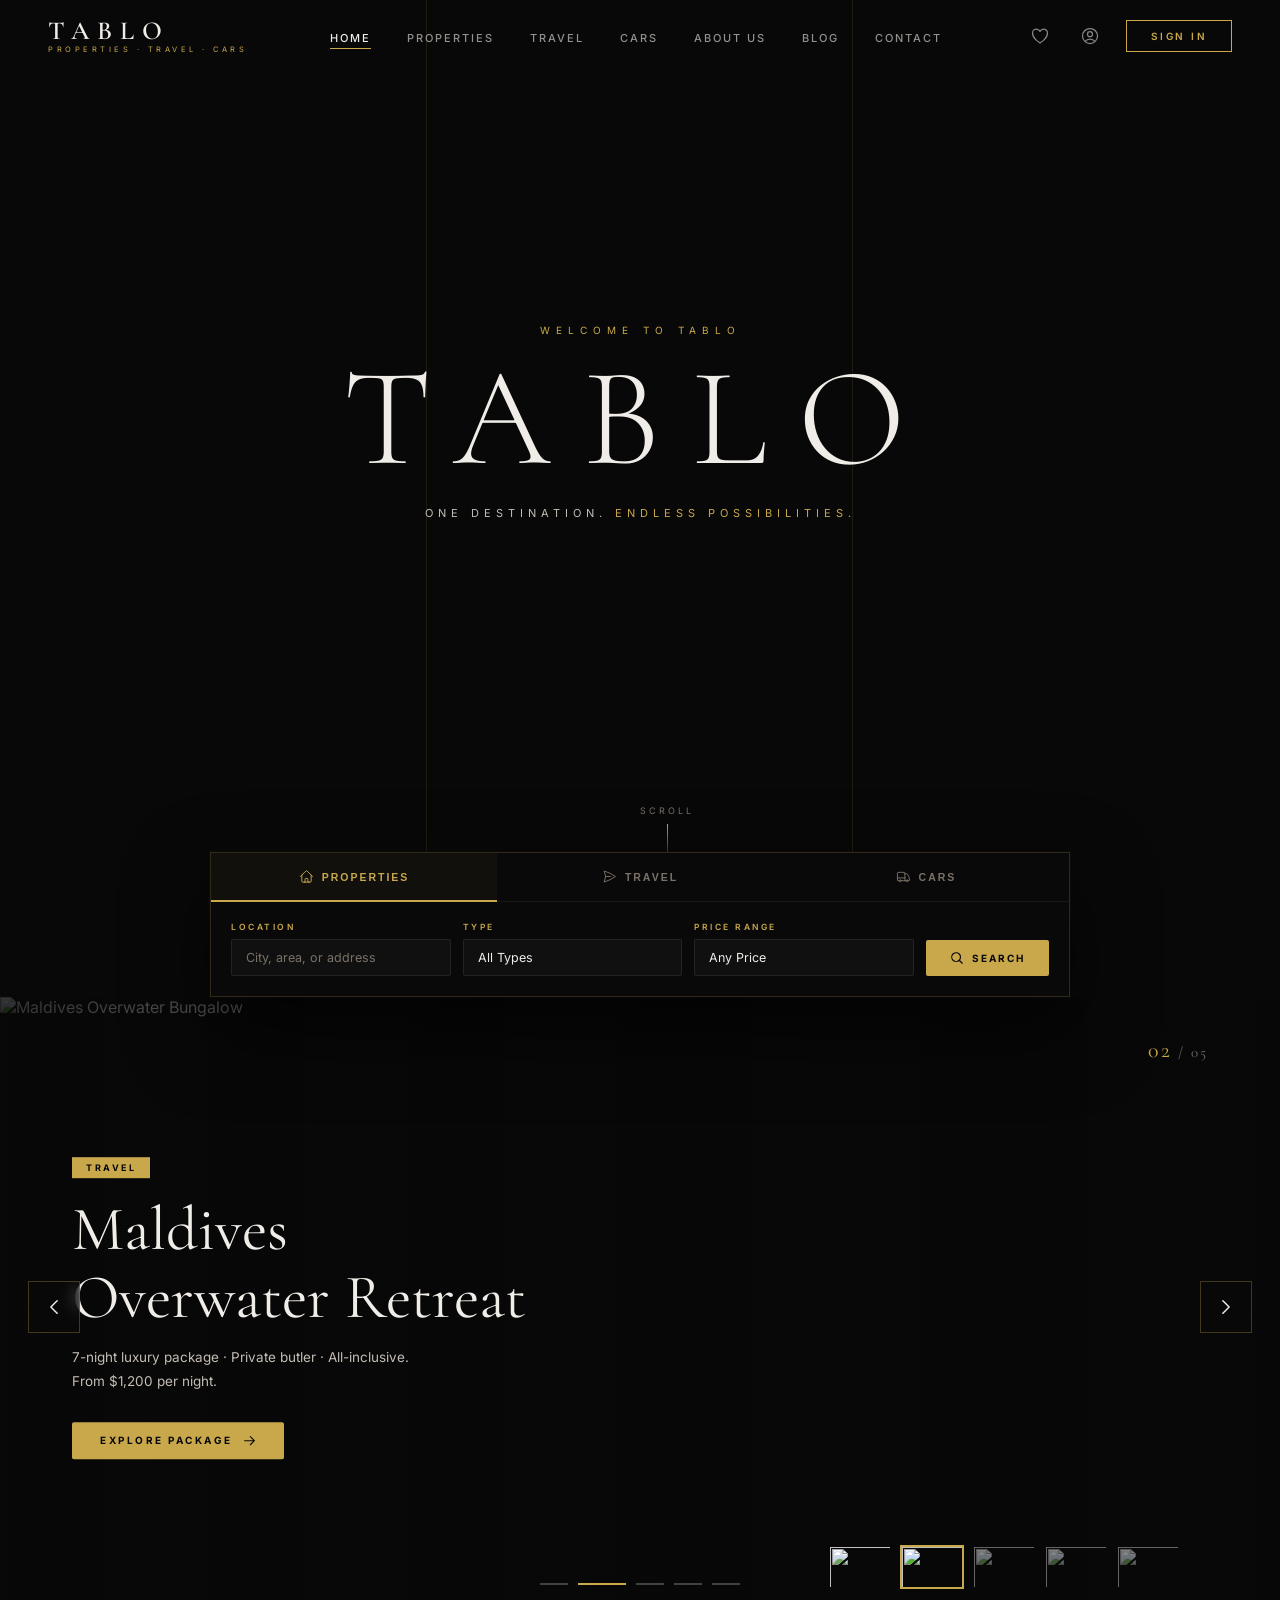
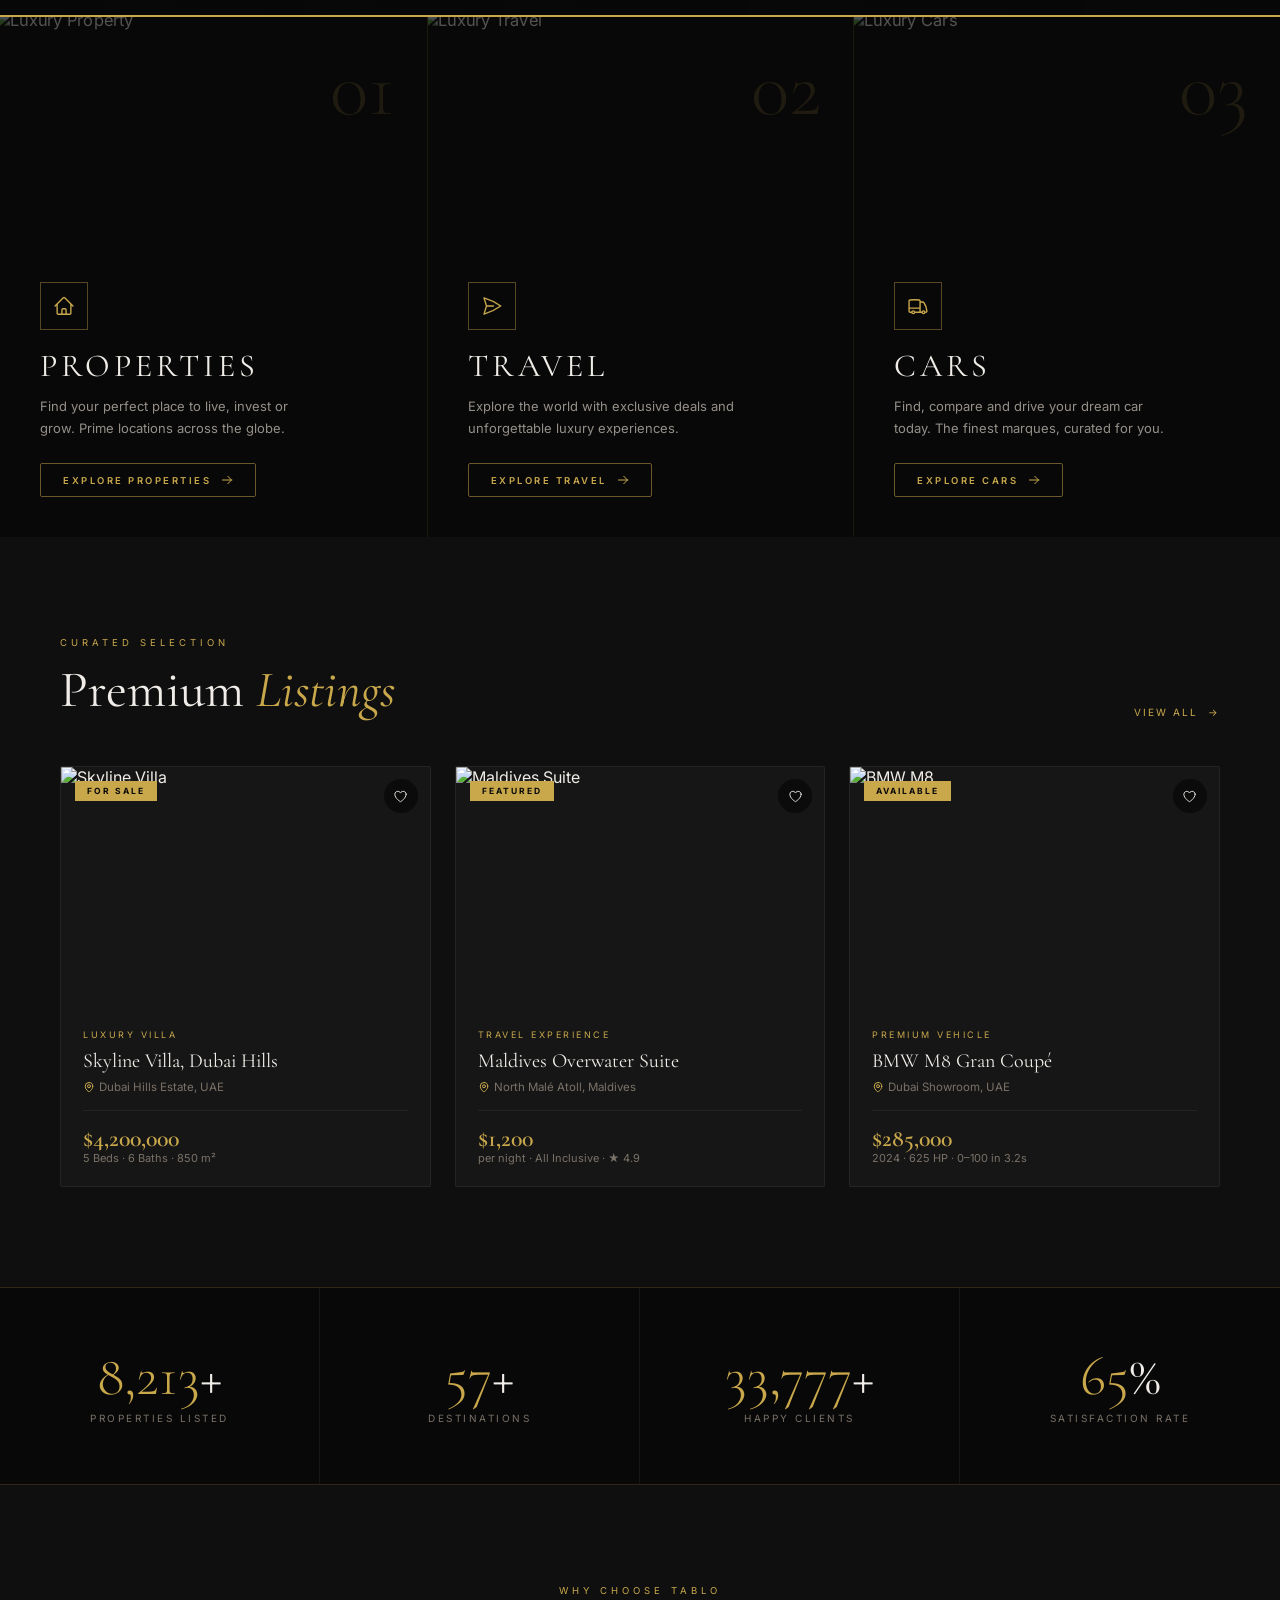
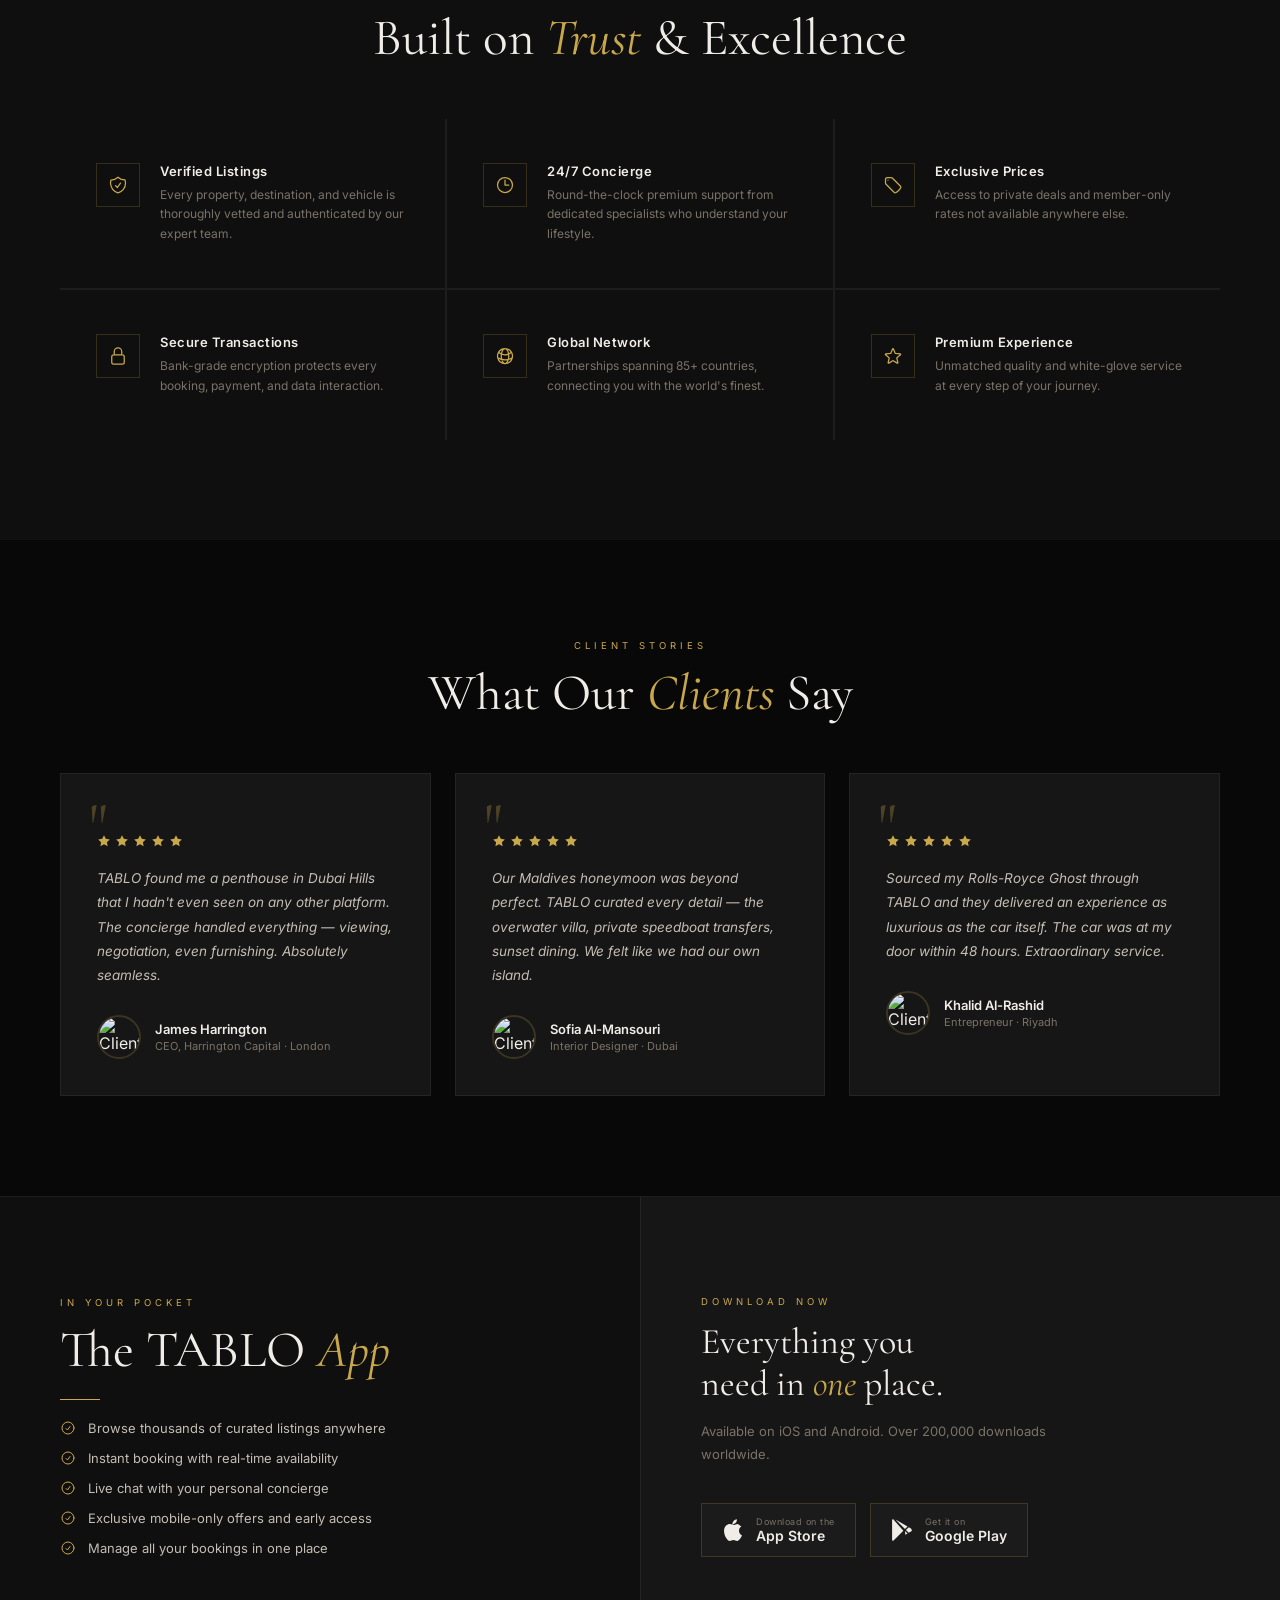
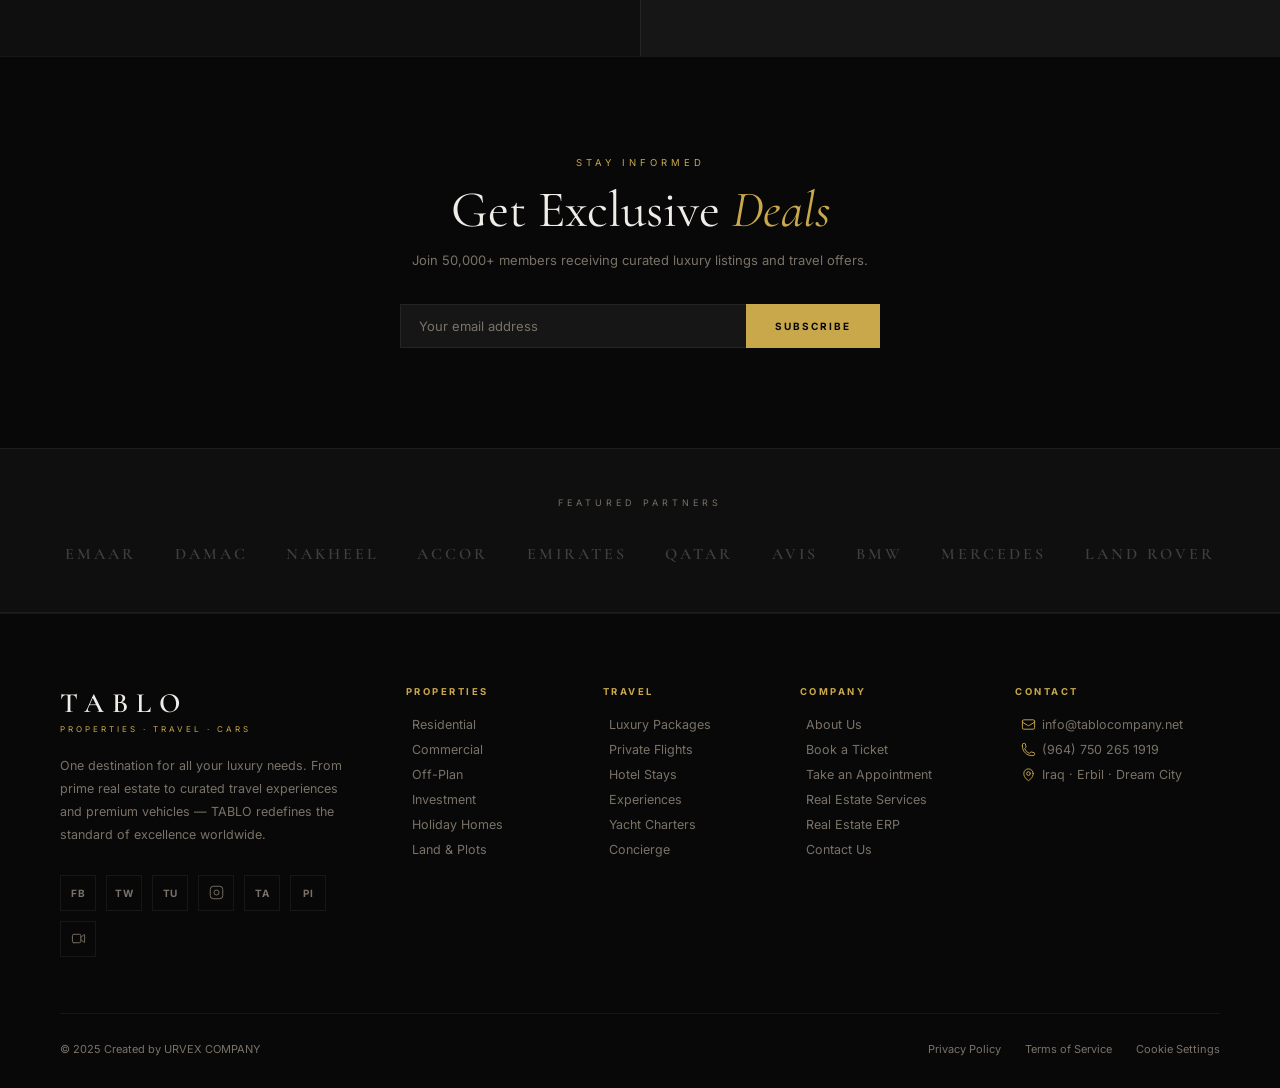
==== commit 347a6ab8: "Add Tablo Real Estate enterprise ERP dashboard app Build a self-contained, functional front-end ERP " ====
--- a/index.html
+++ b/index.html
@@ -1546,7 +1546,7 @@
         <path stroke-linecap="round" stroke-linejoin="round" d="M17.982 18.725A7.488 7.488 0 0 0 12 15.75a7.488 7.488 0 0 0-5.982 2.975m11.963 0a9 9 0 1 0-11.963 0m11.963 0A8.966 8.966 0 0 1 12 21a8.966 8.966 0 0 1-5.982-2.275M15 9.75a3 3 0 1 1-6 0 3 3 0 0 1 6 0Z"/>
       </svg>
     </button>
-    <button class="btn-signin">Sign In</button>
+    <a class="btn-signin" href="app/" style="text-decoration:none;display:inline-flex;align-items:center">Sign In</a>
     <button class="hamburger" id="hamburger" onclick="toggleMobile()" aria-label="Menu">
       <span></span><span></span><span></span>
     </button>
@@ -2261,6 +2261,7 @@
         <li><a href="https://tablocompanyco.wpcomstaging.com/" target="_blank" rel="noopener">Book a Ticket</a></li>
         <li><a href="https://tablocompanyco.wpcomstaging.com/?page_id=838" target="_blank" rel="noopener">Take an Appointment</a></li>
         <li><a href="https://tablocompanyco.wpcomstaging.com/?page_id=425" target="_blank" rel="noopener">Real Estate Services</a></li>
+        <li><a href="app/">Real Estate ERP</a></li>
         <li><a href="https://tablocompanyco.wpcomstaging.com/?page_id=838" target="_blank" rel="noopener">Contact Us</a></li>
       </ul>
     </div>
